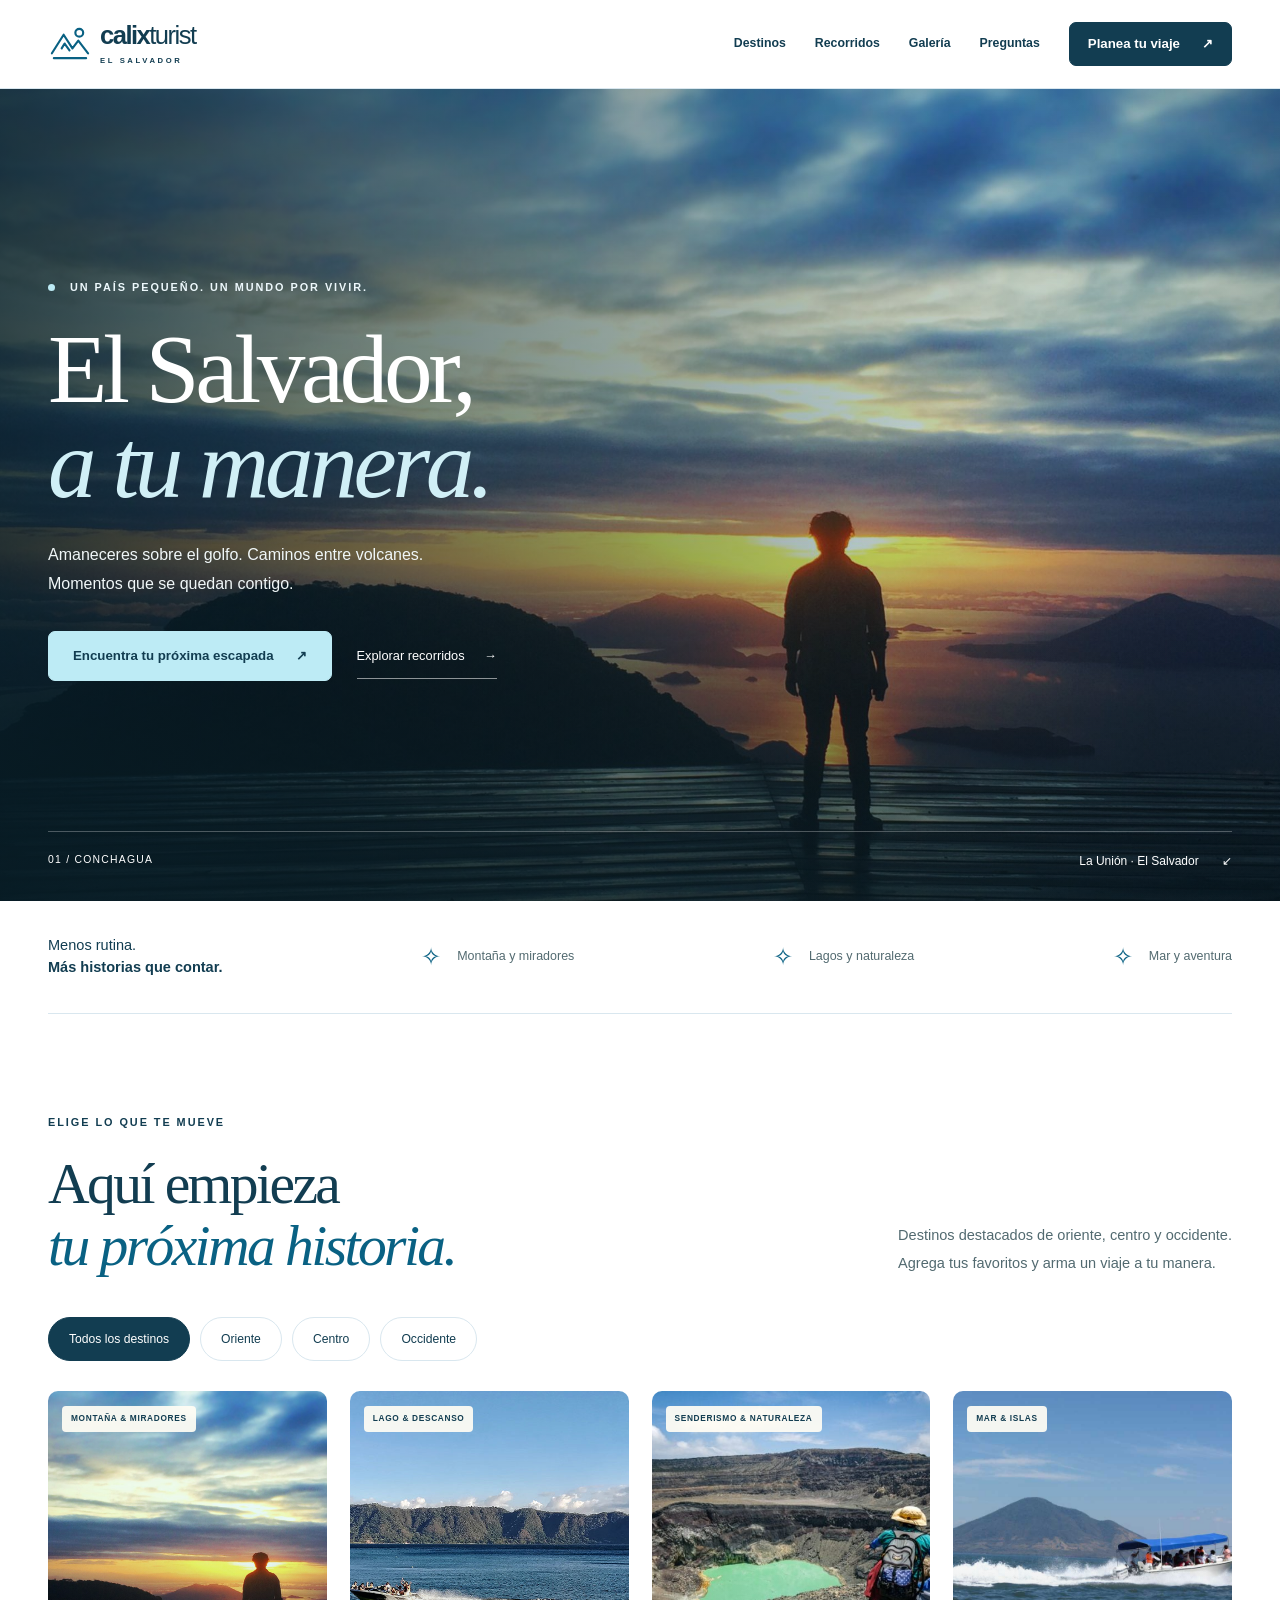
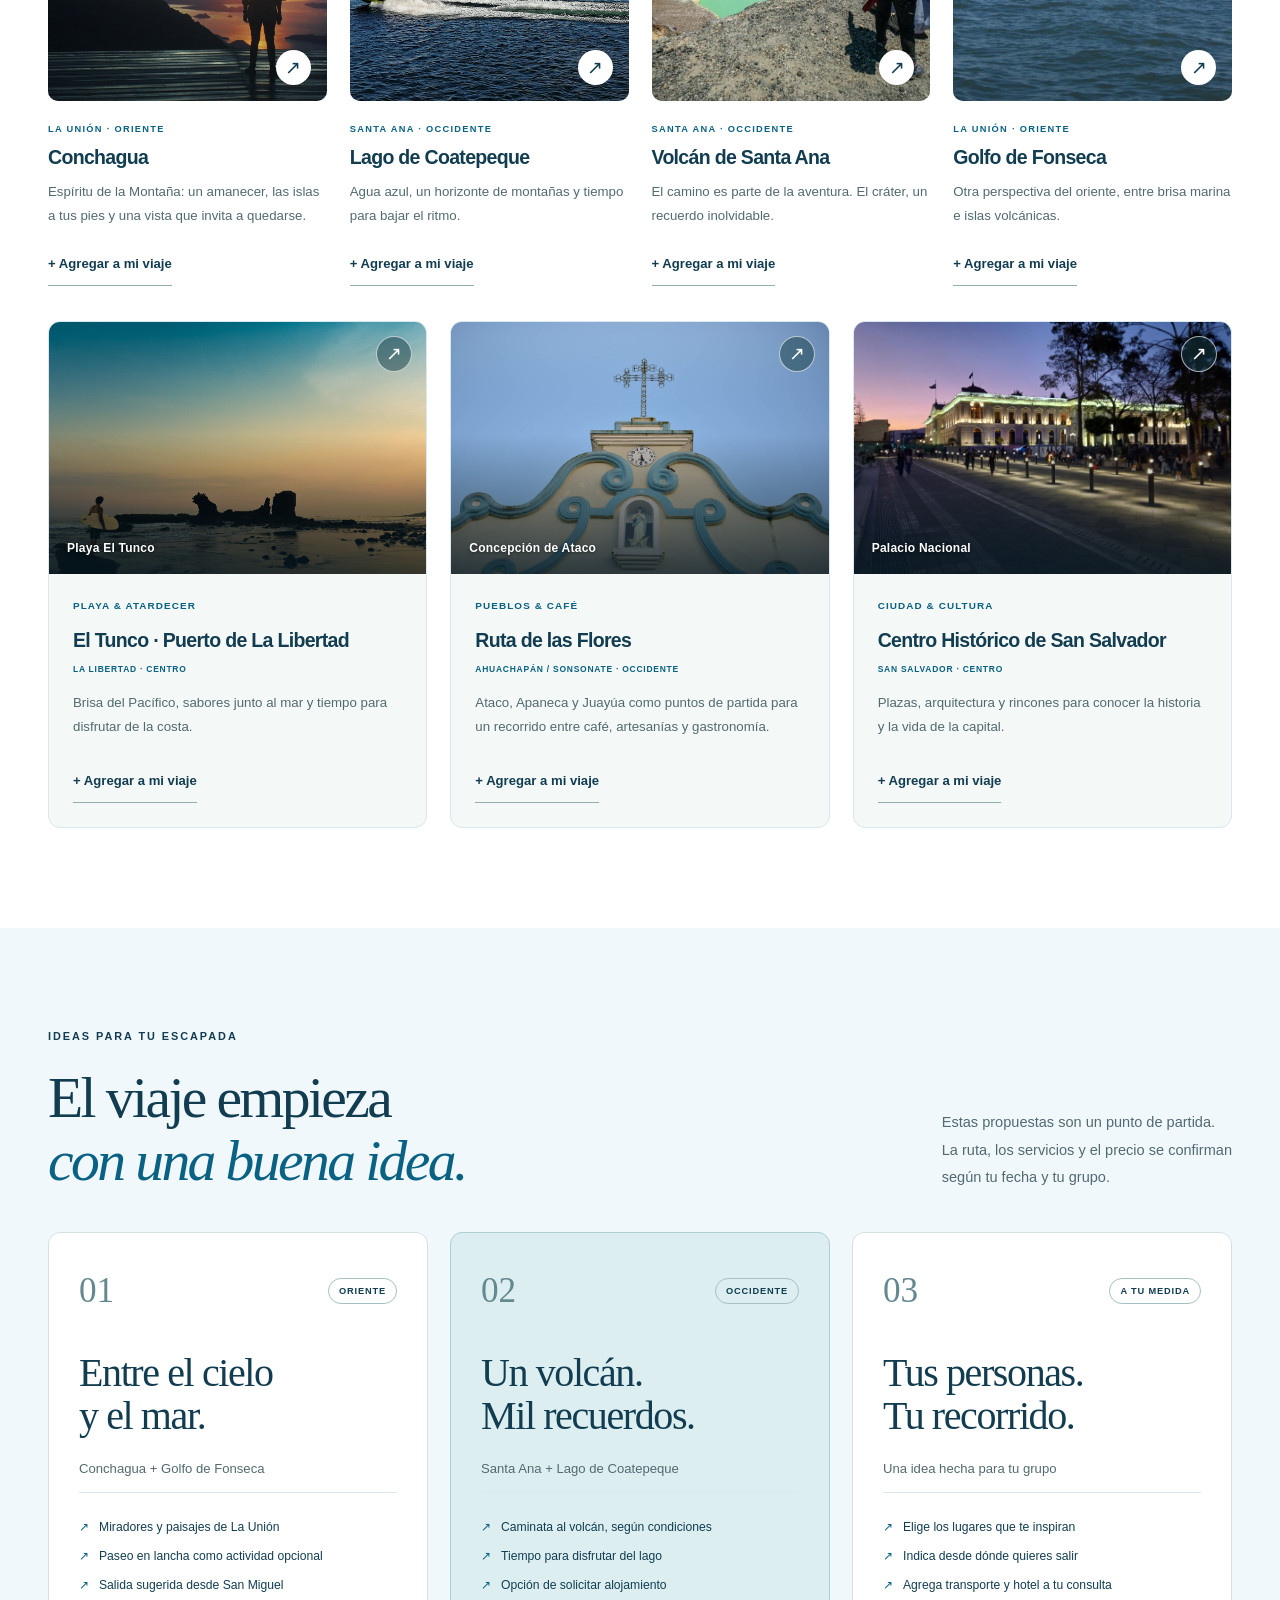
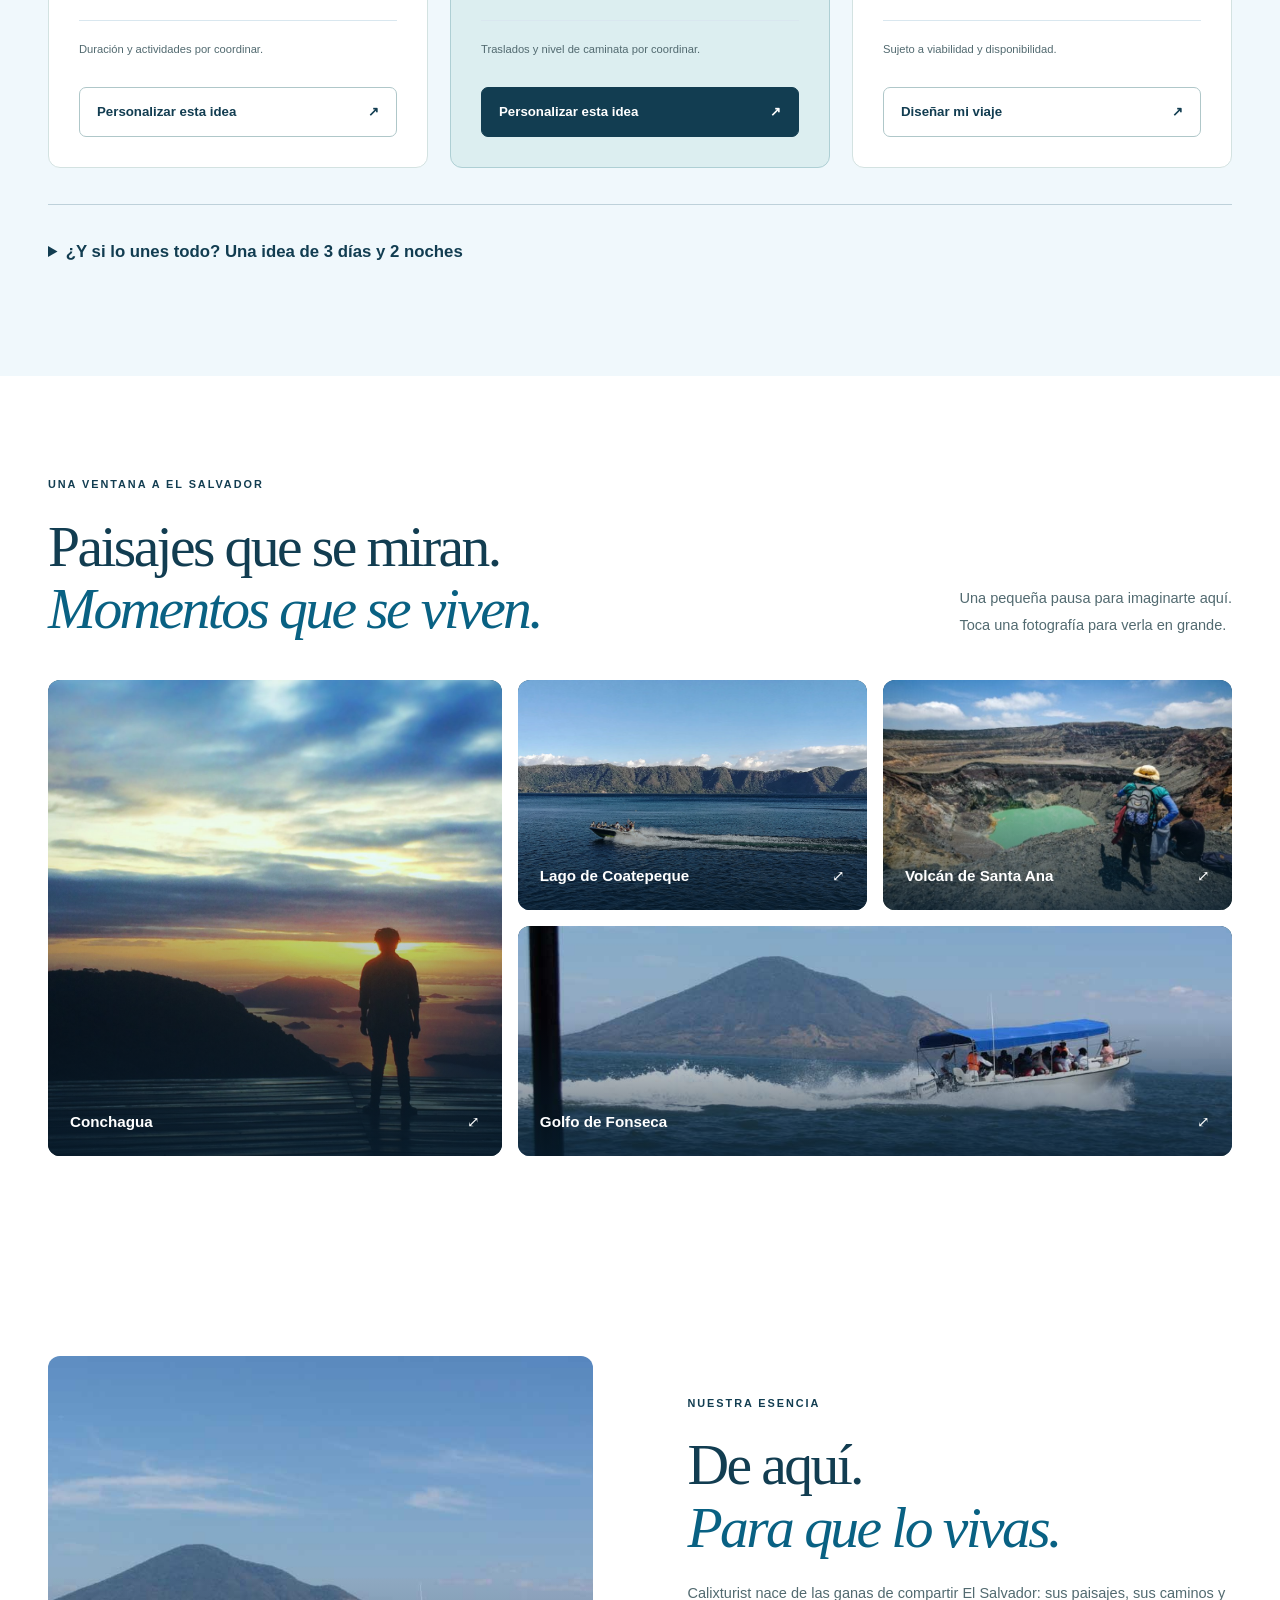
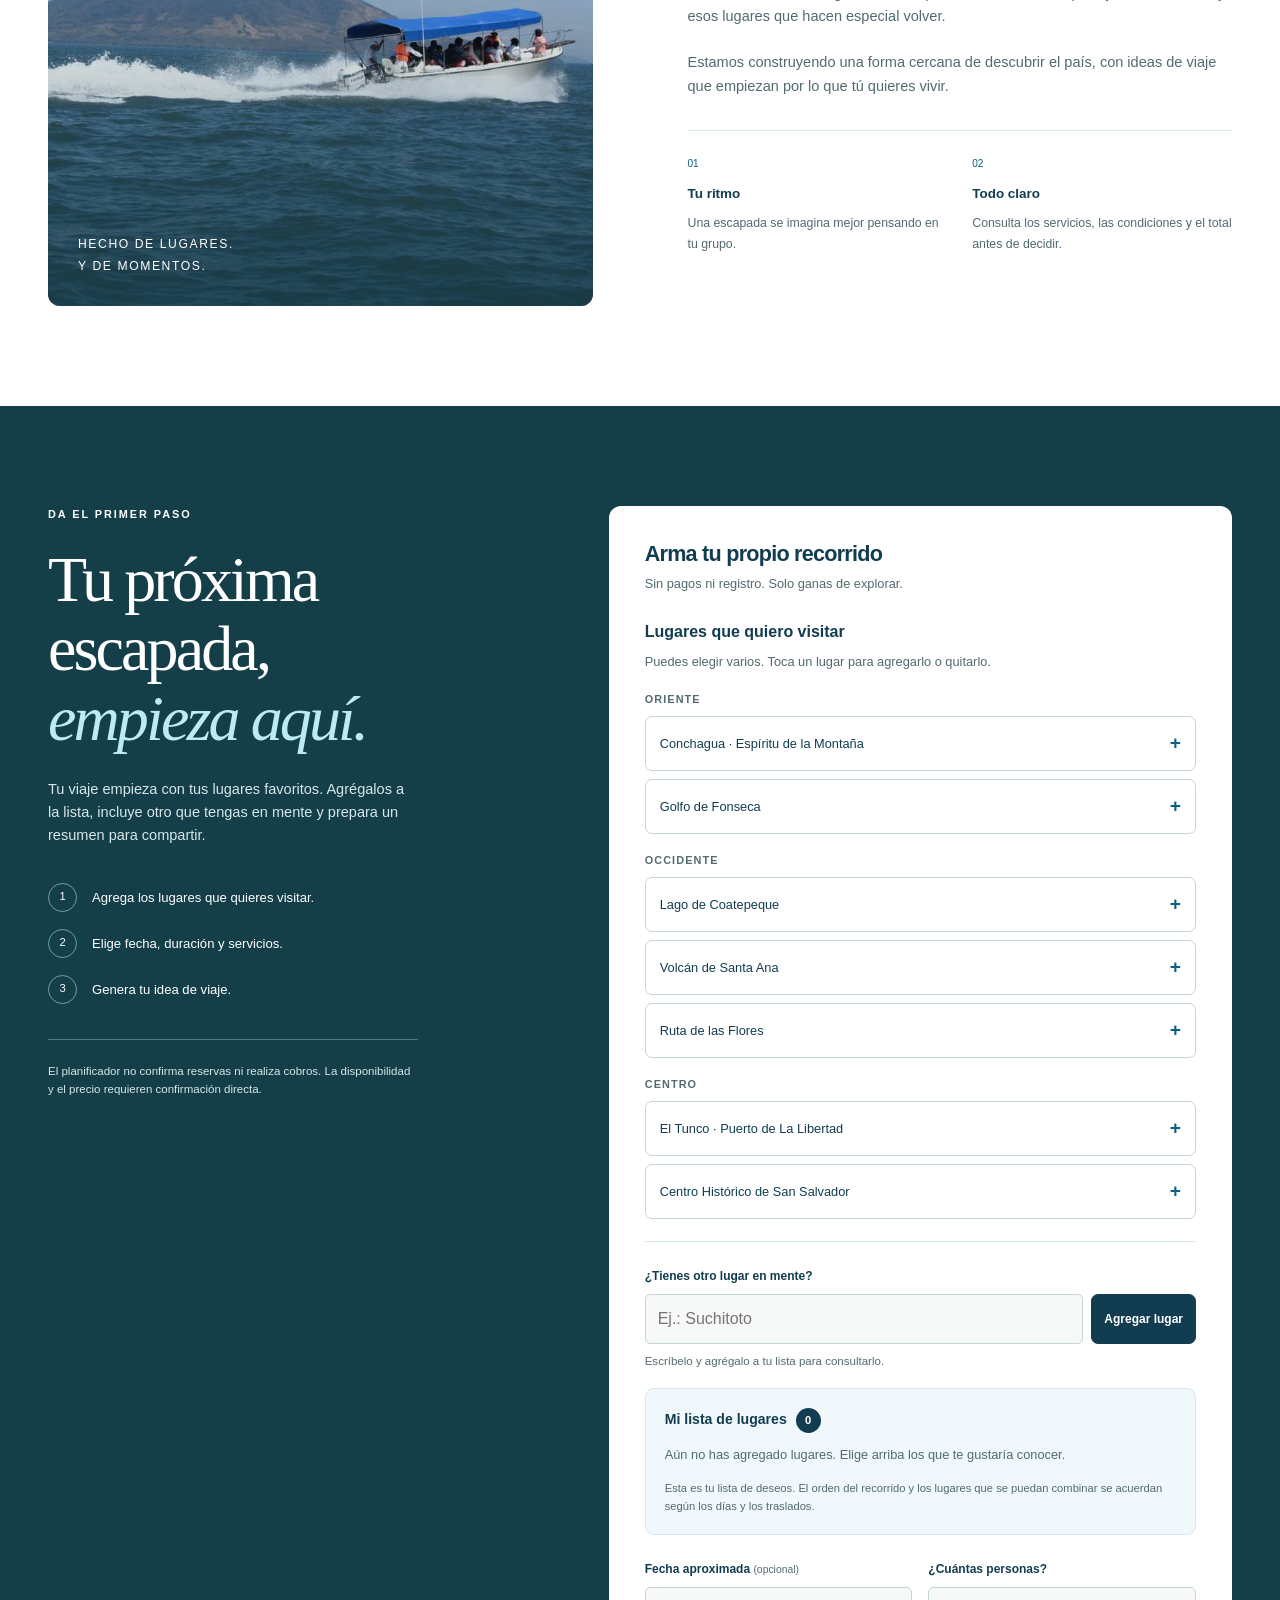
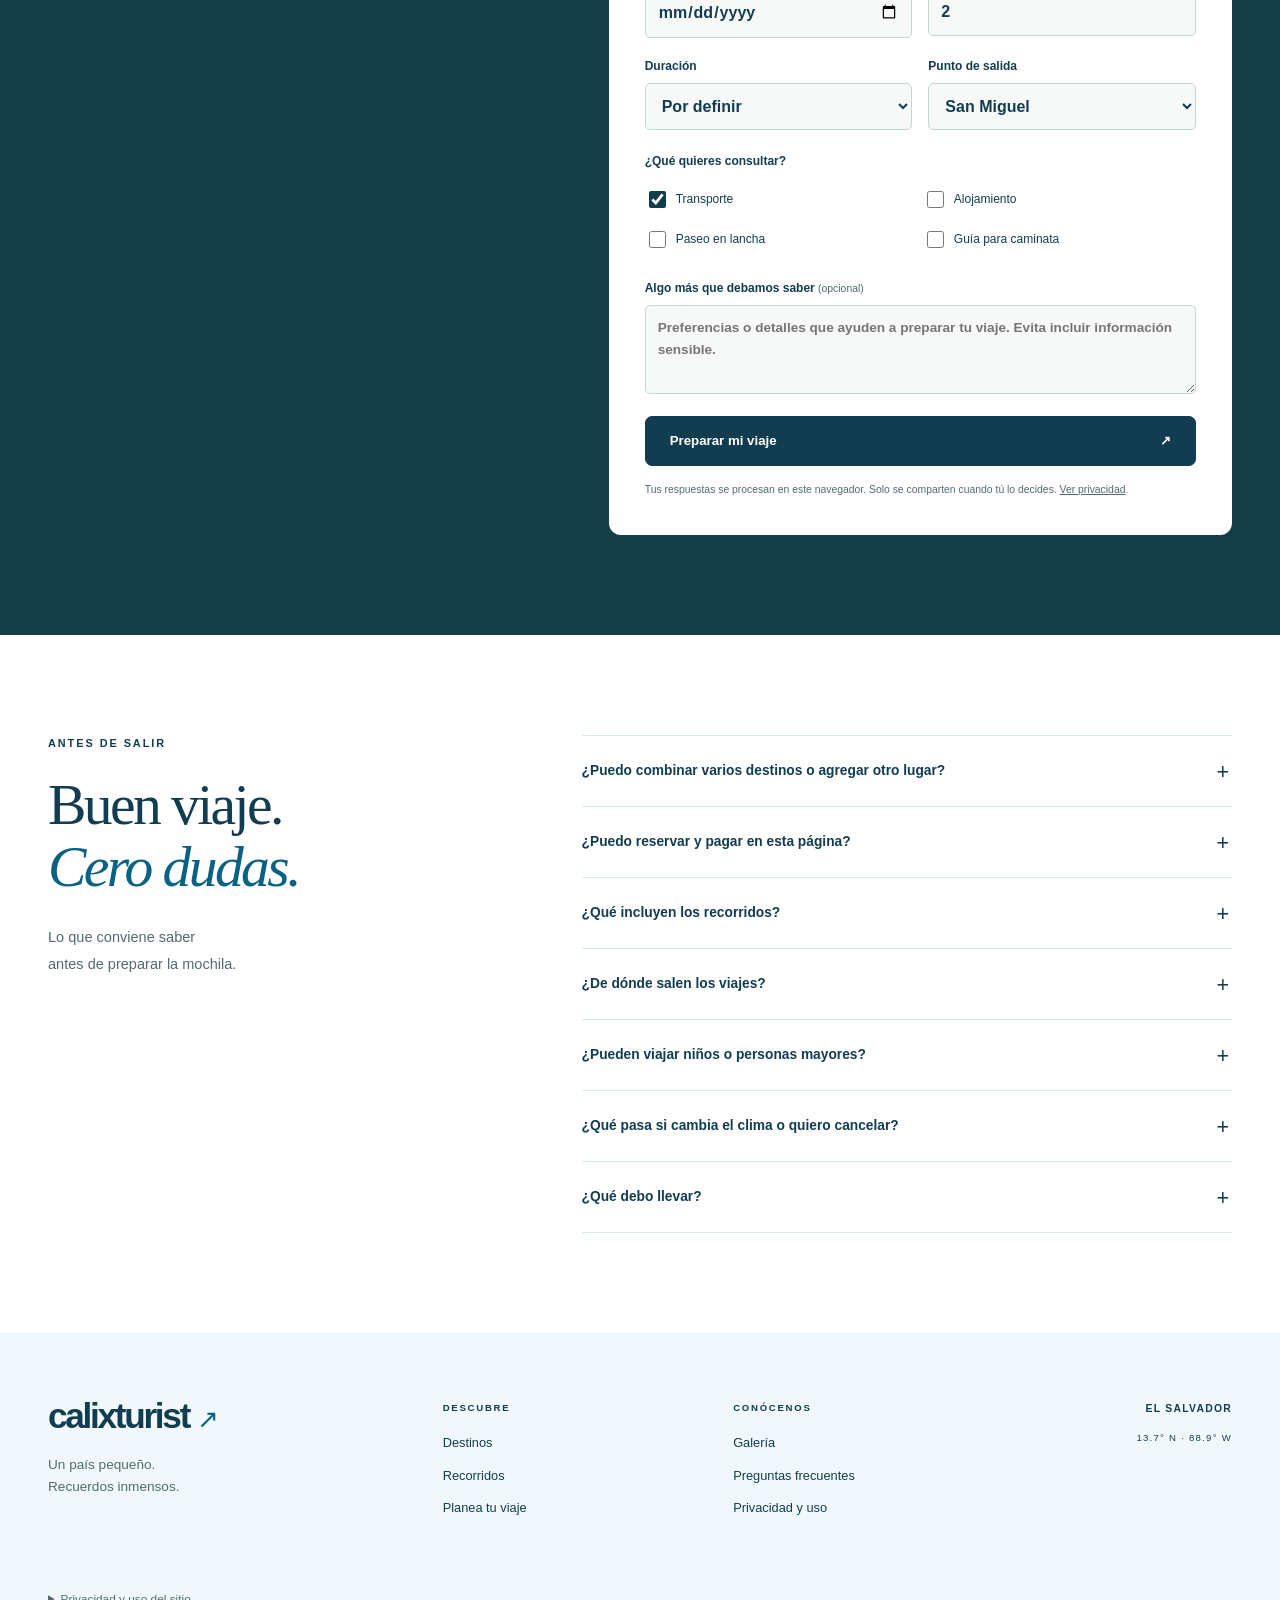
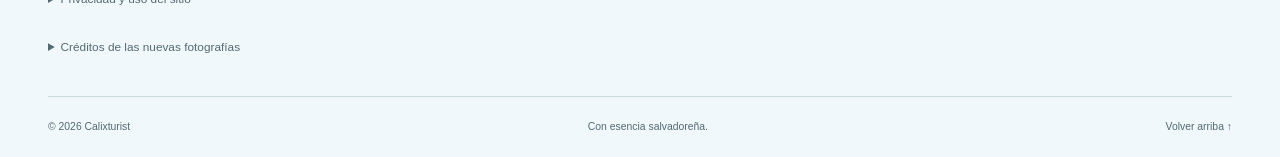
==== index.html @ 007d3d5d "Agregar fotos reales a los nuevos destinos Incorpora fotografías reales de Playa El Tunco, Concepció" ====
<!doctype html>
<html lang="es">
  <head>
    <meta charset="utf-8" />
    <meta name="viewport" content="width=device-width,initial-scale=1" />
    <meta name="theme-color" content="#143f49" />
    <title>Calixturist | El Salvador, a tu manera</title>
    <meta
      name="description"
      content="Descubre Conchagua, Espíritu de la Montaña, Coatepeque y más destinos de El Salvador. Agrega tus lugares favoritos y arma tu idea de viaje con Calixturist."
    />
    <link rel="canonical" href="https://rudycalix7.github.io/Calixturist/" />
    <meta property="og:type" content="website" />
    <meta property="og:locale" content="es_SV" />
    <meta
      property="og:title"
      content="Calixturist | El Salvador, a tu manera"
    />
    <meta
      property="og:description"
      content="Montañas, lagos y un país por descubrir. Empieza a imaginar tu próxima escapada."
    />
    <meta
      property="og:url"
      content="https://rudycalix7.github.io/Calixturist/"
    />
    <meta
      property="og:image"
      content="https://elsalvador.travel/system/wp-content/uploads/2018/09/Conchagua-2000x1200.jpg"
    />
    <meta name="twitter:card" content="summary_large_image" />
    <link rel="icon" href="[data-uri]" type="image/svg+xml" />
    <style>:root {
  --ink: #173e47;
  --muted: #526a70;
  --sky: #bdebf5;
  --blue: #0c5c74;
  --paper: #fff;
  --mist: #f0f6f5;
  --line: #d9e4e3;
  --max: 1240px;
}
* {
  box-sizing: border-box;
}
html {
  scroll-behavior: smooth;
  scroll-padding-top: 100px;
}
body {
  margin: 0;
  background: var(--paper);
  color: var(--ink);
  font-family: Arial, Helvetica, sans-serif;
  font-size: 16px;
  line-height: 1.6;
}
a {
  color: inherit;
  text-decoration: none;
}
button,
input,
select,
textarea {
  font: inherit;
}
button,
a,
input,
select,
textarea,
summary {
  -webkit-tap-highlight-color: transparent;
}
button {
  cursor: pointer;
}
a,
button {
  touch-action: manipulation;
}
img {
  display: block;
  max-width: 100%;
  object-fit: cover;
}
h1,
h2,
h3,
p {
  margin-top: 0;
}
h1,
h2,
h3 {
  line-height: 1.08;
}
h1,
h2 {
  font-family: Georgia, "Times New Roman", serif;
  font-weight: 400;
  letter-spacing: -0.045em;
}
h2 {
  font-size: clamp(2.6rem, 4.5vw, 4.3rem);
  margin-bottom: 0;
}
h2 em {
  color: var(--blue);
  font-weight: 400;
}
h3 {
  font-size: 1.4rem;
  letter-spacing: -0.035em;
}
a:focus-visible,
button:focus-visible,
input:focus-visible,
select:focus-visible,
textarea:focus-visible,
summary:focus-visible {
  outline: 3px solid #16819f;
  outline-offset: 5px;
}
.wrap {
  width: min(var(--max), calc(100% - 96px));
  margin-inline: auto;
}
.section {
  padding-block: 100px;
}
.eyebrow {
  font-size: 0.68rem;
  letter-spacing: 0.18em;
  font-weight: 700;
  margin-bottom: 22px;
  line-height: 1.6;
}
.button {
  display: inline-flex;
  align-items: center;
  justify-content: center;
  gap: 22px;
  border: 1px solid var(--ink);
  padding: 15px 24px;
  min-height: 50px;
  border-radius: 7px;
  background: var(--ink);
  color: white;
  font-size: 0.83rem;
  font-weight: 700;
  line-height: 1.35;
  transition:
    background 0.18s,
    transform 0.18s;
}
.button:hover {
  background: #285963;
  transform: translateY(-2px);
}
.button.sky {
  background: var(--sky);
  color: var(--ink);
  border-color: var(--sky);
}
.button.sky:hover {
  background: #d6f6fc;
}
.button.outline {
  background: transparent;
  color: var(--ink);
  border-color: #afc7c9;
}
.button.outline:hover {
  background: #e0eeee;
}
.button.small {
  padding: 12px 18px;
  min-height: 44px;
}
.text-link {
  display: inline-flex;
  gap: 22px;
  align-items: center;
  min-height: 44px;
  font-size: 0.82rem;
  font-weight: 700;
  border: 0;
  border-bottom: 1px solid #91aeb3;
  background: none;
  padding: 0;
  color: var(--ink);
}
.text-link:hover {
  color: var(--blue);
}
.actions {
  display: flex;
  align-items: center;
  flex-wrap: wrap;
  gap: 25px;
}
[hidden] {
  display: none !important;
}
.skip {
  position: fixed;
  left: 20px;
  top: -80px;
  padding: 12px;
  background: white;
  z-index: 100;
}
.skip:focus {
  top: 10px;
}
.sr-only {
  position: absolute;
  width: 1px;
  height: 1px;
  padding: 0;
  margin: -1px;
  overflow: hidden;
  clip: rect(0, 0, 0, 0);
  white-space: nowrap;
  border: 0;
}
.site-header {
  position: sticky;
  top: 0;
  z-index: 30;
  background: rgba(255, 255, 255, 0.98);
  border-bottom: 1px solid var(--line);
}
.nav {
  display: flex;
  justify-content: space-between;
  align-items: center;
  min-height: 88px;
  gap: 25px;
}
.brand {
  display: flex;
  align-items: center;
  gap: 9px;
  line-height: 1;
  font-size: 1.6rem;
  font-weight: 800;
  letter-spacing: -0.06em;
}
.brand svg {
  width: 43px;
  height: 43px;
  fill: none;
  stroke: var(--blue);
  stroke-width: 2.2;
  stroke-linecap: round;
  stroke-linejoin: round;
}
.brand-light {
  font-weight: 400;
}
.brand small {
  display: block;
  font-size: 0.48rem;
  letter-spacing: 0.34em;
  margin-top: 8px;
}
.nav-links {
  display: flex;
  align-items: center;
  gap: 29px;
  font-size: 0.77rem;
  font-weight: 600;
}
.nav-links > a:not(.button) {
  padding-block: 12px;
}
.nav-links > a:not(.button):hover {
  text-decoration: underline;
  text-underline-offset: 7px;
}
.menu-toggle {
  display: none;
}
.hero {
  min-height: 640px;
  height: calc(100svh - 88px);
  max-height: 900px;
  position: relative;
  background: #173e47;
  color: white;
  display: flex;
  align-items: center;
  padding-bottom: 65px;
}
.hero-photo,
.hero-shade {
  position: absolute;
  inset: 0;
  width: 100%;
  height: 100%;
}
.hero-photo {
  object-position: center 62%;
}
.hero-shade {
  background:
    linear-gradient(90deg, rgba(8, 30, 39, 0.78), rgba(8, 30, 39, 0.15) 80%),
    linear-gradient(0deg, rgba(8, 30, 39, 0.55), transparent 40%);
}
.hero-content {
  position: relative;
  padding-top: 35px;
}
.hero h1 {
  font-size: clamp(4.5rem, 7.6vw, 7.4rem);
  line-height: 0.98;
  margin: 26px 0 28px;
  max-width: 850px;
}
.hero h1 em {
  color: #d0eff6;
  font-weight: 400;
}
.hero-copy {
  font-size: 1rem;
  line-height: 1.8;
  margin-bottom: 33px;
  color: #f0f7f8;
}
.light {
  color: #edf8fc;
}
.dot {
  display: inline-block;
  width: 7px;
  height: 7px;
  margin-right: 10px;
  background: var(--sky);
  border-radius: 50%;
}
.hero-link {
  font-size: 0.8rem;
  border-bottom: 1px solid #ffffff88;
  padding: 12px 0;
}
.hero-link span {
  margin-left: 16px;
}
.hero-bottom {
  position: absolute;
  bottom: 30px;
  left: 0;
  right: 0;
  display: flex;
  justify-content: space-between;
  border-top: 1px solid #ffffff45;
  padding-top: 20px;
  font-size: 0.65rem;
  letter-spacing: 0.12em;
}
.hero-bottom > span:last-child {
  letter-spacing: 0;
  font-size: 0.75rem;
}
.hero-bottom > span:last-child > span {
  margin-left: 20px;
}
.intro-strip {
  display: flex;
  justify-content: space-between;
  align-items: center;
  gap: 24px;
  border-bottom: 1px solid var(--line);
  padding-block: 34px;
}
.intro-strip p {
  line-height: 1.5;
  font-size: 0.91rem;
  margin: 0;
}
.intro-strip > span {
  font-size: 0.78rem;
  color: var(--muted);
  display: flex;
  gap: 16px;
  align-items: center;
}
.intro-strip > span:before {
  content: "✧";
  font-size: 1.5rem;
  color: var(--blue);
}
.section-head {
  display: flex;
  justify-content: space-between;
  align-items: end;
  gap: 50px;
  margin-bottom: 40px;
}
.intro {
  color: var(--muted);
  font-size: 0.91rem;
  line-height: 1.9;
  margin: 0;
}
.filters {
  display: flex;
  flex-wrap: wrap;
  gap: 10px;
  margin-bottom: 30px;
}
.chip {
  background: white;
  border: 1px solid var(--line);
  border-radius: 50px;
  padding: 11px 20px;
  min-height: 44px;
  font-size: 0.76rem;
  color: var(--ink);
}
.chip[aria-pressed="true"] {
  background: var(--ink);
  color: white;
  border-color: var(--ink);
}
.chip:hover {
  border-color: var(--ink);
}
.destination-grid {
  display: grid;
  grid-template-columns: repeat(4, minmax(0, 1fr));
  gap: 23px;
}
.destination-image {
  height: 310px;
  border-radius: 10px;
  position: relative;
  overflow: hidden;
  display: block;
  background: var(--mist);
}
.destination-image:after {
  content: "";
  position: absolute;
  inset: 0;
  background: linear-gradient(0deg, rgba(10, 35, 40, 0.25), transparent 50%);
}
.destination-image img {
  width: 100%;
  height: 100%;
  transition: transform 0.4s;
}
.destination-image:hover img {
  transform: scale(1.045);
}
.image-tag {
  position: absolute;
  top: 15px;
  left: 14px;
  border-radius: 4px;
  background: #fffdf5ed;
  color: var(--ink);
  padding: 6px 9px;
  font-size: 0.52rem;
  font-weight: 700;
  letter-spacing: 0.08em;
}
.round-arrow {
  position: absolute;
  bottom: 16px;
  right: 16px;
  border-radius: 50%;
  background: white;
  color: var(--ink);
  width: 35px;
  height: 35px;
  display: grid;
  place-items: center;
  z-index: 1;
  font-size: 1.2rem;
}
.location {
  font-size: 0.58rem;
  font-weight: 700;
  letter-spacing: 0.14em;
  margin: 21px 0 10px;
  color: var(--blue);
}
.destination h3 {
  font-size: 1.22rem;
  margin-bottom: 12px;
}
.destination > p:not(.location) {
  font-size: 0.83rem;
  line-height: 1.8;
  color: var(--muted);
  margin-bottom: 14px;
}
.routes-section {
  background: var(--mist);
}
.route-grid {
  display: grid;
  grid-template-columns: repeat(3, minmax(0, 1fr));
  gap: 22px;
}
.route-card {
  padding: 30px;
  border: 1px solid #d3e2e1;
  border-radius: 12px;
  background: #fff;
  display: flex;
  flex-direction: column;
}
.route-card.featured {
  background: #dceef0;
  border-color: #aecfd4;
}
.route-top {
  display: flex;
  justify-content: space-between;
  align-items: center;
  margin-bottom: 32px;
}
.route-number {
  font-family: Georgia, serif;
  font-size: 2.2rem;
  color: #64888f;
}
.pill {
  border: 1px solid #a6c0c5;
  border-radius: 30px;
  padding: 5px 10px;
  font-size: 0.58rem;
  letter-spacing: 0.09em;
  font-weight: 700;
}
.route-card h3 {
  font-family: Georgia, serif;
  font-size: 2.5rem;
  font-weight: 400;
  margin-bottom: 20px;
}
.route-card > p {
  font-size: 0.82rem;
  color: var(--muted);
}
.route-card ul {
  padding: 20px 0;
  list-style: none;
  border-block: 1px solid var(--line);
  margin: 0 0 20px;
  font-size: 0.76rem;
  line-height: 2.4;
}
.route-card li:before {
  content: "↗";
  margin-right: 10px;
  color: var(--blue);
}
.route-card .route-note {
  font-size: 0.7rem;
  min-height: 35px;
}
.route-card .button {
  margin-top: auto;
  justify-content: space-between;
  padding-inline: 17px;
}
.essence {
  display: grid;
  grid-template-columns: 1fr 1fr;
  align-items: center;
  gap: 95px;
}
.essence-photo {
  height: 550px;
  position: relative;
  border-radius: 12px;
  overflow: hidden;
}
.essence-photo img {
  height: 100%;
  width: 100%;
  object-position: 60%;
}
.essence-photo:after {
  content: "";
  position: absolute;
  inset: 0;
  background: linear-gradient(0deg, #123843bb, transparent 60%);
}
.essence-photo > span {
  position: absolute;
  bottom: 28px;
  left: 30px;
  color: white;
  z-index: 1;
  font-size: 0.76rem;
  letter-spacing: 0.13em;
  line-height: 1.8;
}
.essence-copy > p:not(.eyebrow) {
  color: var(--muted);
  font-size: 0.91rem;
  margin: 23px 0 0;
}
.essence-values {
  margin-top: 32px;
  border-top: 1px solid var(--line);
  padding-top: 25px;
  display: grid;
  grid-template-columns: 1fr 1fr;
  gap: 25px;
}
.essence-values span {
  font-size: 0.63rem;
  color: var(--blue);
  display: block;
  margin-bottom: 8px;
}
.essence-values strong {
  font-size: 0.84rem;
}
.essence-values p {
  font-size: 0.77rem;
  color: var(--muted);
  line-height: 1.7;
  margin-top: 7px;
}
.planning {
  background: #143f49;
  color: white;
}
.planner-grid {
  display: grid;
  grid-template-columns: 0.85fr 1.15fr;
  gap: 100px;
  align-items: start;
}
.planning h2 {
  font-size: clamp(3.1rem, 5vw, 4.8rem);
}
.planning h2 em {
  color: var(--sky);
}
.planner-intro > p:not(.eyebrow) {
  color: #d6e7e9;
  font-size: 0.91rem;
  max-width: 370px;
  margin: 25px 0;
}
.steps {
  list-style: none;
  padding: 0;
  font-size: 0.82rem;
  margin: 35px 0;
}
.steps li {
  display: flex;
  align-items: center;
  gap: 15px;
  margin: 17px 0;
}
.steps span {
  display: grid;
  place-items: center;
  border: 1px solid #739ca3;
  border-radius: 50%;
  width: 29px;
  height: 29px;
  font-size: 0.7rem;
}
.planner-intro .planner-note {
  font-size: 0.72rem !important;
  border-top: 1px solid #517780;
  padding-top: 22px;
}
.planner-panel {
  background: white;
  color: var(--ink);
  padding: 36px;
  border-radius: 12px;
  min-width: 0;
}
.planner-panel h3 {
  font-size: 1.35rem;
  margin-bottom: 9px;
}
.form-intro,
.trip-result > p {
  font-size: 0.8rem;
  color: var(--muted);
}
.fields {
  display: grid;
  grid-template-columns: 1fr 1fr;
  gap: 19px 16px;
  margin-top: 25px;
}
label,
legend {
  font-size: 0.75rem;
  font-weight: 700;
}
.full {
  grid-column: 1/-1;
}
input:not([type="checkbox"]),
select,
textarea {
  display: block;
  width: 100%;
  max-width: 100%;
  min-width: 0;
  margin-top: 7px;
  padding: 11px 12px;
  background: #f7f9f8;
  border: 1px solid #c5d5d6;
  border-radius: 5px;
  color: var(--ink);
  font-size: 16px;
  min-height: 47px;
}
select {
  padding-right: 23px;
}
textarea {
  resize: vertical;
  font-size: 0.85rem;
  line-height: 1.6;
}
input[type="date"] {
  appearance: none;
}
input[type="checkbox"] {
  width: 17px;
  height: 17px;
  accent-color: var(--ink);
  flex-shrink: 0;
}
.optional {
  font-weight: 400;
  font-size: 0.65rem;
  color: var(--muted);
}
fieldset {
  border: 0;
  padding: 0;
  margin: 22px 0;
}
legend {
  padding: 0;
  margin-bottom: 10px;
}
.checks {
  display: grid;
  grid-template-columns: 1fr 1fr;
  gap: 5px;
}
.checks label {
  display: flex;
  gap: 7px;
  align-items: center;
  font-weight: 400;
  min-height: 35px;
}
.notes-label {
  display: block;
}
.submit {
  width: 100%;
  justify-content: space-between;
  margin-top: 22px;
}
.privacy-note {
  font-size: 0.65rem;
  color: var(--muted);
  line-height: 1.7;
  margin: 15px 0 0;
}
.privacy-note a {
  text-decoration: underline;
}
.trip-result textarea {
  margin: 12px 0 20px;
}
.trip-result .actions {
  gap: 10px;
}
.edit-trip {
  margin-top: 20px;
}
.status {
  margin-top: 12px;
  font-size: 0.8rem;
}
.faq-grid {
  display: grid;
  grid-template-columns: 0.8fr 1.2fr;
  gap: 100px;
}
.faq-grid .intro {
  margin-top: 25px;
}
.faq details {
  border-bottom: 1px solid var(--line);
}
.faq details:first-child {
  border-top: 1px solid var(--line);
}
summary {
  cursor: pointer;
}
.faq summary {
  list-style: none;
  padding: 24px 35px 24px 0;
  font-weight: 600;
  font-size: 0.86rem;
  position: relative;
}
.faq summary::-webkit-details-marker {
  display: none;
}
.faq summary:after {
  content: "+";
  position: absolute;
  right: 3px;
  top: 19px;
  font-size: 1.35rem;
  font-weight: 400;
}
.faq details[open] summary:after {
  content: "−";
}
.faq details p {
  font-size: 0.84rem;
  color: var(--muted);
  line-height: 1.8;
  padding-right: 25px;
  margin-bottom: 25px;
}
footer {
  background: var(--mist);
}
.footer-top {
  display: grid;
  grid-template-columns: 1.4fr 1fr 1fr 0.8fr;
  gap: 30px;
  padding-block: 55px;
}
.footer-brand {
  font-size: 2.2rem;
  font-weight: 700;
  letter-spacing: -0.065em;
}
.footer-brand span {
  font-size: 1.6rem;
  font-weight: 400;
  margin-left: 8px;
  color: var(--blue);
}
.footer-top > div > p:not(.eyebrow) {
  font-size: 0.85rem;
  color: var(--muted);
  margin-top: 10px;
}
.footer-top .eyebrow {
  margin-top: 12px;
  margin-bottom: 12px;
  font-size: 0.6rem;
}
.footer-top > div > a:not(.footer-brand) {
  display: block;
  font-size: 0.8rem;
  padding-block: 6px;
}
.footer-place {
  font-size: 0.65rem;
  letter-spacing: 0.12em;
  text-align: right;
  margin-top: 13px;
  font-weight: 700;
}
.footer-place span {
  display: inline-block;
  margin-top: 12px;
  font-size: 0.6rem;
  font-weight: 400;
}
.legal {
  font-size: 0.74rem;
  padding-bottom: 24px;
  color: var(--muted);
}
.legal summary {
  padding-block: 10px;
  min-height: 44px;
}
.legal p {
  max-width: 900px;
}
.footer-bottom {
  display: flex;
  justify-content: space-between;
  gap: 20px;
  border-top: 1px solid #cbdcdd;
  padding-block: 22px;
  font-size: 0.65rem;
  color: var(--muted);
}
@media (min-width: 1600px) {
  .hero-content {
    padding-top: 0;
  }
}
@media (max-width: 1100px) {
  .wrap {
    width: calc(100% - 60px);
  }
  .nav-links {
    gap: 18px;
  }
  .destination-grid {
    grid-template-columns: repeat(2, minmax(0, 1fr));
    gap: 35px 24px;
  }
  .destination-image {
    height: 340px;
  }
  .essence,
  .planner-grid,
  .faq-grid {
    gap: 45px;
  }
  .route-card {
    padding: 24px;
  }
  .route-card h3 {
    font-size: 2.2rem;
  }
  .route-card .button {
    font-size: 0.75rem;
    padding-inline: 12px;
  }
  .hero h1 {
    font-size: 6.1rem;
  }
  .intro-strip > span {
    gap: 8px;
    font-size: 0.7rem;
  }
}
@media (max-width: 800px) {
  .wrap {
    width: calc(100% - 40px);
  }
  .nav {
    min-height: 76px;
    flex-wrap: wrap;
    padding-block: 14px;
    gap: 0;
  }
  .brand {
    font-size: 1.4rem;
  }
  .brand svg {
    width: 35px;
    height: 35px;
  }
  .menu-toggle {
    display: flex;
    align-items: center;
    gap: 12px;
    min-height: 44px;
    background: transparent;
    border: 1px solid var(--line);
    border-radius: 5px;
    padding: 8px 12px;
    color: var(--ink);
    font-size: 0.8rem;
  }
  .nav-links {
    width: 100%;
    display: flex;
    flex-wrap: wrap;
    gap: 6px 20px;
    padding-top: 14px;
    font-size: 0.8rem;
  }
  .js .nav-links:not(.is-open) {
    display: none;
  }
  .js .nav-links.is-open {
    display: flex;
    flex-direction: column;
    align-items: stretch;
    padding-bottom: 10px;
  }
  .js .nav-links > a {
    padding: 12px;
  }
  .hero {
    min-height: 600px;
    height: calc(90svh - 76px);
    max-height: 850px;
  }
  .hero h1 {
    font-size: clamp(3.7rem, 11vw, 6rem);
  }
  .hero-content {
    padding-top: 0;
  }
  .hero-shade {
    background:
      linear-gradient(90deg, #0b2639c9, #0b263954),
      linear-gradient(0deg, #0b263940, transparent);
  }
  .hero-photo {
    object-position: 61% center;
  }
  .hero .eyebrow {
    font-size: 0.56rem;
    letter-spacing: 0.12em;
  }
  .hero-copy {
    font-size: 0.9rem;
  }
  .hero .actions {
    gap: 17px;
  }
  .hero-bottom {
    bottom: 24px;
    font-size: 0.54rem;
  }
  .hero-bottom > span:last-child {
    font-size: 0.64rem;
  }
  .intro-strip {
    flex-wrap: wrap;
    padding-block: 25px;
    gap: 15px 25px;
  }
  .intro-strip p {
    width: 100%;
    font-size: 0.82rem;
  }
  .intro-strip p br {
    display: none;
  }
  .intro-strip p strong {
    margin-left: 4px;
  }
  .intro-strip > span {
    font-size: 0.67rem;
  }
  .intro-strip > span:before {
    font-size: 1.1rem;
  }
  .section {
    padding-block: 65px;
  }
  .section-head {
    display: block;
    margin-bottom: 30px;
  }
  .section-head .intro {
    margin-top: 24px;
  }
  .eyebrow {
    font-size: 0.6rem;
    margin-bottom: 17px;
  }
  .route-grid {
    grid-template-columns: 1fr;
  }
  .route-card h3 br {
    display: none;
  }
  .route-card h3 {
    font-size: 2.2rem;
  }
  .route-top {
    margin-bottom: 20px;
  }
  .route-card .route-note {
    min-height: 0;
  }
  .route-card .button {
    font-size: 0.82rem;
  }
  .essence {
    grid-template-columns: 1fr;
    gap: 35px;
  }
  .essence-photo {
    height: 370px;
  }
  .essence-copy {
    max-width: 570px;
  }
  .planner-grid {
    grid-template-columns: 1fr;
    gap: 25px;
  }
  .planner-intro h2 br:nth-of-type(2) {
    display: none;
  }
  .planner-intro > p:not(.eyebrow) {
    max-width: 100%;
  }
  .steps {
    margin-block: 23px;
  }
  .planning h2 {
    font-size: 3.5rem;
  }
  .planner-panel {
    padding: 26px;
  }
  .faq-grid {
    grid-template-columns: 1fr;
    gap: 30px;
  }
  .footer-top {
    grid-template-columns: 1fr 1fr;
    gap: 30px;
  }
  .footer-place {
    text-align: left;
  }
  .footer-bottom {
    flex-wrap: wrap;
  }
  .destination-image {
    height: 300px;
  }
}
@media (max-width: 480px) {
  .destination-grid {
    grid-template-columns: 1fr;
    gap: 35px;
  }
  .destination-image {
    height: 340px;
  }
  .destination h3 {
    font-size: 1.5rem;
  }
  .destination > p:not(.location) {
    font-size: 0.9rem;
  }
  .fields {
    grid-template-columns: 1fr;
  }
  .full {
    grid-column: auto;
  }
  .planner-panel {
    padding: 23px;
  }
  .checks {
    grid-template-columns: 1fr;
  }
  .hero {
    min-height: 610px;
  }
  .hero h1 {
    font-size: 3.7rem;
  }
  .hero .button {
    font-size: 0.75rem;
    padding-inline: 18px;
  }
  .hero .actions {
    align-items: flex-start;
    flex-direction: column;
  }
  .hero-bottom > span:last-child > span {
    display: none;
  }
  .intro-strip {
    gap: 9px 19px;
  }
  .intro-strip > span {
    font-size: 0.6rem;
  }
  .filters {
    gap: 7px;
  }
  .chip {
    font-size: 0.68rem;
    padding: 10px 13px;
  }
  .footer-top {
    column-gap: 15px;
  }
  .footer-top > div:first-child {
    grid-column: 1/-1;
  }
  .footer-place {
    grid-column: 1/-1;
    margin-top: 0;
  }
  .footer-bottom > span:nth-child(2) {
    display: none;
  }
  .desktop {
    display: none;
  }
  .hero-copy {
    max-width: 310px;
  }
  .planner-intro h2 {
    font-size: 3.2rem;
  }
  .route-card h3 {
    font-size: 2rem;
  }
}
@media (prefers-reduced-motion: reduce) {
  html {
    scroll-behavior: auto;
  }
  *,
  *:before,
  *:after {
    transition: none !important;
    animation: none !important;
  }
}

/* Gallery and progressive enhancement */
.planner-intro h2 em{display:block}
.planner-grid > *, .fields > * { min-width:0; }
@media(max-width:800px){.planner-grid{grid-template-columns:minmax(0,1fr)}}
:root { --ink:#123d51; --blue:#096183; --mist:#f0f8fc; --line:#d9e7ef; }
.gallery-grid{display:grid;grid-template-columns:1.3fr 1fr 1fr;gap:16px}
.gallery-shot{position:relative;overflow:hidden;min-height:230px;border:0;padding:0;border-radius:12px;background:var(--ink);color:white;text-align:left}
.gallery-shot:first-child{grid-row:span 2;min-height:476px}
.gallery-shot:last-child{grid-column:span 2}
.gallery-shot img{width:100%;height:100%;position:absolute;inset:0;transition:transform .4s}
.gallery-shot:hover img{transform:scale(1.055)}
.gallery-shot:after{content:'';position:absolute;inset:40% 0 0;background:linear-gradient(transparent,#071e30c9)}
.gallery-shot span{position:absolute;bottom:22px;left:22px;right:22px;z-index:1;font-size:.95rem;font-weight:600;display:flex;justify-content:space-between;gap:12px}
.gallery-shot b{font-weight:400}
.photo-dialog{width:min(1100px,calc(100% - 24px));max-height:92dvh;padding:0;border:0;border-radius:12px;background:#102a38;color:white;overflow:auto}
.photo-dialog::backdrop{background:#071722e6}
.photo-dialog img{width:100%;max-height:75dvh;object-fit:contain;background:#10202b}
.photo-dialog figure{margin:0}.photo-dialog figcaption{padding:18px 24px;font-size:.9rem}
.photo-dialog .close-photo{position:absolute;top:12px;right:12px;z-index:2;border:1px solid #ffffff80;background:#102a38ec;color:white;min-width:48px;min-height:48px;border-radius:50%;font-size:1.6rem}
.three-days{margin-top:36px;border-top:1px solid #bed1da;padding-top:24px}
.three-days summary{font-size:1.05rem;padding:10px 0;color:var(--ink);font-weight:600}
.days{display:grid;grid-template-columns:repeat(3,1fr);gap:30px;margin:24px 0}
.days article{border-left:2px solid #68abc2;padding-left:20px}.days h3{font-size:1.05rem}.days p,.three-days>p{font-size:.87rem;color:var(--muted)}
html:not(.js) .menu-toggle,html:not(.js) .filters{display:none}
html:not(.js) .gallery-section{display:none}
@media(max-width:800px){.gallery-grid{grid-template-columns:1fr 1fr}.gallery-shot:first-child{grid-row:auto;grid-column:span 2;min-height:320px}.gallery-shot:last-child{grid-column:span 2}.gallery-shot{min-height:230px}.days{grid-template-columns:1fr;gap:16px}}
@media(max-width:440px){.gallery-shot{min-height:200px}.gallery-shot span{left:14px;right:14px;bottom:16px;font-size:.78rem}.gallery-shot:first-child{min-height:280px}}


/* A personal destination list, shared by discovery cards and the planner. */
.destination{display:flex;flex-direction:column;min-width:0}
.destination .add-destination{margin-top:auto;align-self:flex-start;text-align:left}
.add-destination[aria-pressed="true"]{color:#096183;border-color:#096183}
.more-destinations{display:grid;grid-template-columns:repeat(3,minmax(0,1fr));gap:23px;margin-top:35px}
.destination-compact{padding:28px;border:1px solid var(--line);border-radius:12px;background:var(--mist)}
.destination-compact .compact-tag{font-size:.62rem;font-weight:700;letter-spacing:.11em;color:var(--blue);margin:0 0 20px}
.destination-compact .location{font-size:.53rem;letter-spacing:.09em;margin:0 0 15px}
.selection-bar{display:flex;justify-content:space-between;align-items:center;gap:20px;margin-top:32px;padding:20px 25px;border:1px solid #afd3df;border-radius:10px;background:#eaf6fb}
.selection-bar p{margin:0;font-size:.85rem}
.place-picker{margin:24px 0 22px}
.place-picker legend{font-size:1rem;margin-bottom:8px}
.place-group{margin-top:18px}
.place-group h4{margin:0 0 8px;font-size:.68rem;text-transform:uppercase;letter-spacing:.1em;color:var(--muted)}
.place-options{display:grid;gap:8px}
.place-option{display:flex;align-items:center;justify-content:space-between;gap:15px;width:100%;min-height:49px;padding:12px 14px;border:1px solid #c5d5d6;border-radius:7px;text-align:left;background:#fff;color:var(--ink);font-size:.8rem;line-height:1.5}
.place-option:hover{border-color:var(--blue);background:#f2f9fc}
.place-option[aria-pressed="true"]{background:#e3f3f9;border-color:#17728c;box-shadow:inset 3px 0 #17728c}
.place-mark{flex-shrink:0;font-size:1.2rem;font-weight:700;color:var(--blue)}
.custom-place{border-top:1px solid var(--line);padding-top:20px}
.custom-place-row{display:flex;align-items:stretch;gap:8px;margin-top:7px}
.custom-place-row input{margin:0;flex:1}
.custom-place-row .button{font-size:.75rem;white-space:nowrap;padding-inline:12px}
.custom-place .form-intro{font-size:.72rem;margin:8px 0 18px}
.selected-places{padding:19px;background:var(--mist);border:1px solid var(--line);border-radius:9px}
.selected-head{display:flex;align-items:center;justify-content:space-between;gap:12px}
.selected-head h4{font-size:.88rem;line-height:1.5;margin:0}
#selected-count{display:inline-flex;align-items:center;justify-content:center;min-width:25px;min-height:25px;padding:2px 7px;margin-left:5px;border-radius:20px;background:var(--ink);color:white;font-size:.7rem}
.selected-head .text-link{font-size:.68rem;min-height:32px}
#selected-places{list-style:none;padding:0;margin:14px 0 0}
#selected-places li{display:flex;justify-content:space-between;align-items:center;gap:12px;padding:8px 0;border-bottom:1px solid var(--line);font-size:.8rem;line-height:1.5}
#selected-places li>span{min-width:0;overflow-wrap:anywhere}
.remove-place{flex-shrink:0;background:white;border:1px solid #c5d5d6;border-radius:5px;min-width:44px;min-height:44px;color:var(--ink);font-size:1.1rem}
.remove-place:hover{background:#dceef5}
#empty-places{margin:12px 0 0}
.selection-note{font-size:.7rem;margin:14px 0 0}
.field-error{color:#9d2935;font-size:.78rem;margin:10px 0}
html:not(.js) .add-destination{display:none}
@media(max-width:1100px){.more-destinations{gap:16px}.destination-compact{padding:22px}}
@media(max-width:800px){.more-destinations{grid-template-columns:1fr}.selection-bar{flex-wrap:wrap;gap:5px}.planner-panel{padding:24px}.planner-grid{gap:35px}.destination-compact{padding:24px}}
@media(max-width:390px){.custom-place-row{flex-direction:column}.custom-place-row .button{align-self:flex-start}.selected-head{flex-wrap:wrap}.planner-panel{padding:20px}.selected-places{padding:14px}}


/* Real destination photographs, with an accessible full-image viewer. */
.destination-compact.destination-with-photo{padding:0;overflow:hidden;background:#f4f8f7}
.new-destination-photo{display:block;position:relative;flex-shrink:0;width:100%;padding:0;border:0;aspect-ratio:3/2;overflow:hidden;background:#d8e8eb;text-align:left;color:#fff;cursor:zoom-in}
.new-destination-photo img{width:100%;height:100%;object-fit:cover;transition:transform .35s}
.new-destination-photo:after{content:"";position:absolute;inset:45% 0 0;background:linear-gradient(transparent,rgba(7,27,37,.75));pointer-events:none}
.new-destination-photo:hover img{transform:scale(1.035)}
.new-destination-photo:focus-visible{outline:3px solid #fff;outline-offset:-6px}
.photo-place{position:absolute;z-index:1;left:18px;bottom:16px;font-size:.75rem;font-weight:700;letter-spacing:.02em;text-shadow:0 1px 3px #0008}
.photo-expand{position:absolute;z-index:1;right:14px;top:14px;display:grid;place-items:center;width:36px;height:36px;border:1px solid #ffffffa0;border-radius:50%;background:#173e4780;font-size:1.2rem}
.destination-body{display:flex;flex:1;flex-direction:column;padding:24px}
.destination-body>p:not(.location):not(.compact-tag){font-size:.83rem;line-height:1.8;color:var(--muted);margin-bottom:20px}
.destination-body .compact-tag{margin-bottom:16px}
.photo-credits{margin-top:4px}
.photo-credits a{text-decoration:underline;text-underline-offset:3px}
.photo-credits ul{padding-left:20px;max-width:900px}
.photo-credits li{margin-bottom:10px}
@media(max-width:600px){.destination-body>p:not(.location):not(.compact-tag){font-size:.9rem}}
@media(prefers-reduced-motion:reduce){.new-destination-photo img{transition:none}}
</style>
    
    
  </head>
  <body>
    <a class="skip" href="#contenido">Saltar al contenido</a>
    <header class="site-header">
      <div class="wrap nav">
        <a class="brand" href="#inicio" aria-label="Calixturist, inicio"
          ><svg viewBox="0 0 44 44" aria-hidden="true">
            <path d="M4 31 16 12l9 14 6-8 10 13M6 36h33M14 26l3-5 5 7" />
            <circle cx="32" cy="10" r="4" /></svg
          ><span
            >calix<span class="brand-light">turist</span
            ><small>EL SALVADOR</small></span
          ></a
        >
        <button
          class="menu-toggle"
          type="button"
          aria-controls="menu"
          aria-expanded="false"
        >
          Menú <span aria-hidden="true">☰</span>
        </button>
        <nav id="menu" class="nav-links" aria-label="Navegación principal">
          <a href="#destinos">Destinos</a><a href="#recorridos">Recorridos</a
          ><a href="#galeria">Galería</a
          ><a href="#preguntas">Preguntas</a
          ><a class="button small" href="#planifica"
            >Planea tu viaje <span aria-hidden="true">↗</span></a
          >
        </nav>
      </div>
    </header>
    <main id="contenido">
      <section class="hero" id="inicio" aria-labelledby="hero-title">
        <img
          class="hero-photo"
          src="[data-uri]"
          width="2000"
          height="1200"
          alt="Amanecer en Conchagua con vistas a las islas del Golfo de Fonseca"
          fetchpriority="high"
        />
        <div class="hero-shade"></div>
        <div class="wrap hero-content">
          <p class="eyebrow light">
            <span class="dot"></span> UN PAÍS PEQUEÑO. UN MUNDO POR VIVIR.
          </p>
          <h1 id="hero-title">El Salvador,<br /><em>a tu manera.</em></h1>
          <p class="hero-copy">
            Amaneceres sobre el golfo. Caminos entre volcanes.<br
              class="desktop"
            />
            Momentos que se quedan contigo.
          </p>
          <div class="actions">
            <a class="button sky" href="#destinos"
              >Encuentra tu próxima escapada
              <span aria-hidden="true">↗</span></a
            ><a class="hero-link" href="#recorridos"
              >Explorar recorridos <span aria-hidden="true">→</span></a
            >
          </div>
        </div>
        <div class="wrap hero-bottom">
          <span>01 / CONCHAGUA</span
          ><span>La Unión · El Salvador <span aria-hidden="true">↙</span></span>
        </div>
      </section>
      <div class="intro-strip wrap">
        <p>Menos rutina.<br /><strong>Más historias que contar.</strong></p>
        <span>Montaña y miradores</span><span>Lagos y naturaleza</span
        ><span>Mar y aventura</span>
      </div>
      <section
        class="section wrap"
        id="destinos"
        aria-labelledby="destinos-title"
      >
        <div class="section-head">
          <div>
            <p class="eyebrow">ELIGE LO QUE TE MUEVE</p>
            <h2 id="destinos-title">
              Aquí empieza<br /><em>tu próxima historia.</em>
            </h2>
          </div>
          <p class="intro">
            Destinos destacados de oriente, centro y occidente.<br />Agrega tus favoritos y arma un viaje a tu manera.
          </p>
        </div>
        <div class="filters" role="group" aria-label="Filtrar destinos por zona">
          <button type="button" class="chip" aria-pressed="true" data-filter="todos">Todos los destinos</button>
          <button type="button" class="chip" aria-pressed="false" data-filter="oriente">Oriente</button>
          <button type="button" class="chip" aria-pressed="false" data-filter="centro">Centro</button>
          <button type="button" class="chip" aria-pressed="false" data-filter="occidente">Occidente</button>
        </div>
        <p class="sr-only" id="filter-status" role="status"></p>
        <div class="destination-grid">
          <article class="destination" data-category="montana" data-region="oriente">
            <a
              class="destination-image"
              href="#planifica"
              data-destination="Conchagua · Espíritu de la Montaña"
              ><img
                src="[data-uri]"
                alt="Luz del amanecer sobre el Golfo de Fonseca desde Conchagua"
                width="2000"
                height="1200"
                loading="lazy"
              /><span class="image-tag">MONTAÑA & MIRADORES</span
              ><span class="round-arrow" aria-hidden="true">↗</span
              ><span class="sr-only">Planear un viaje a Conchagua</span></a
            >
            <p class="location">LA UNIÓN · ORIENTE</p>
            <h3>Conchagua</h3>
            <p>
              Espíritu de la Montaña: un amanecer, las islas a tus pies y una vista que invita a quedarse.
            </p>
            <button type="button" class="text-link add-destination" data-place="Conchagua · Espíritu de la Montaña" aria-pressed="false" aria-label="Agregar Conchagua · Espíritu de la Montaña a mi viaje">+ Agregar a mi viaje</button>
          </article>
          <article class="destination" data-category="agua" data-region="occidente">
            <a
              class="destination-image"
              href="#planifica"
              data-destination="Lago de Coatepeque"
              ><img
                src="[data-uri]"
                alt="Una lancha cruza las aguas azules del lago de Coatepeque"
                width="1250"
                height="560"
                loading="lazy"
              /><span class="image-tag">LAGO & DESCANSO</span
              ><span class="round-arrow" aria-hidden="true">↗</span
              ><span class="sr-only"
                >Planear un viaje al lago de Coatepeque</span
              ></a
            >
            <p class="location">SANTA ANA · OCCIDENTE</p>
            <h3>Lago de Coatepeque</h3>
            <p>
              Agua azul, un horizonte de montañas y tiempo para bajar el ritmo.
            </p>
            <button type="button" class="text-link add-destination" data-place="Lago de Coatepeque" aria-pressed="false" aria-label="Agregar Lago de Coatepeque a mi viaje">+ Agregar a mi viaje</button>
          </article>
          <article class="destination" data-category="montana" data-region="occidente">
            <a
              class="destination-image"
              href="#planifica"
              data-destination="Volcán de Santa Ana"
              ><img
                src="[data-uri]"
                alt="Senderistas contemplan el cráter y la laguna del volcán de Santa Ana"
                width="768"
                height="512"
                loading="lazy"
              /><span class="image-tag">SENDERISMO & NATURALEZA</span
              ><span class="round-arrow" aria-hidden="true">↗</span
              ><span class="sr-only"
                >Planear un viaje al volcán de Santa Ana</span
              ></a
            >
            <p class="location">SANTA ANA · OCCIDENTE</p>
            <h3>Volcán de Santa Ana</h3>
            <p>
              El camino es parte de la aventura. El cráter, un recuerdo
              inolvidable.
            </p>
            <button type="button" class="text-link add-destination" data-place="Volcán de Santa Ana" aria-pressed="false" aria-label="Agregar Volcán de Santa Ana a mi viaje">+ Agregar a mi viaje</button>
          </article>
          <article class="destination" data-category="agua" data-region="oriente">
            <a
              class="destination-image"
              href="#planifica"
              data-destination="Golfo de Fonseca"
              ><img
                src="[data-uri]"
                alt="Paseo en lancha entre las islas del Golfo de Fonseca"
                width="1000"
                height="750"
                loading="lazy"
              /><span class="image-tag">MAR & ISLAS</span
              ><span class="round-arrow" aria-hidden="true">↗</span
              ><span class="sr-only"
                >Planear un viaje al Golfo de Fonseca</span
              ></a
            >
            <p class="location">LA UNIÓN · ORIENTE</p>
            <h3>Golfo de Fonseca</h3>
            <p>
              Otra perspectiva del oriente, entre brisa marina e islas
              volcánicas.
            </p>
            <button type="button" class="text-link add-destination" data-place="Golfo de Fonseca" aria-pressed="false" aria-label="Agregar Golfo de Fonseca a mi viaje">+ Agregar a mi viaje</button>
          </article>
        </div>
      <div class="more-destinations" id="mas-destinos"><article class="destination destination-compact destination-with-photo" data-category="cultura" data-region="centro">
      <button type="button" class="new-destination-photo" data-photo aria-label="Ampliar fotografía de Playa El Tunco">
        <img src="[data-uri]" alt="Surfista y roca de Playa El Tunco al atardecer, en La Libertad." width="1280" height="852" loading="lazy" decoding="async">
        <span class="photo-place" aria-hidden="true">Playa El Tunco</span><span class="photo-expand" aria-hidden="true">↗</span>
      </button>
      <div class="destination-body">
      <p class="compact-tag">PLAYA & ATARDECER</p><h3>El Tunco · Puerto de La Libertad</h3><p class="location">LA LIBERTAD · CENTRO</p><p>Brisa del Pacífico, sabores junto al mar y tiempo para disfrutar de la costa.</p>
      <button type="button" class="text-link add-destination" data-place="El Tunco · Puerto de La Libertad" aria-pressed="false" aria-label="Agregar El Tunco · Puerto de La Libertad a mi viaje">+ Agregar a mi viaje</button>
    </div>
    </article><article class="destination destination-compact destination-with-photo" data-category="cultura" data-region="occidente">
      <button type="button" class="new-destination-photo" data-photo aria-label="Ampliar fotografía de Concepción de Ataco">
        <img src="[data-uri]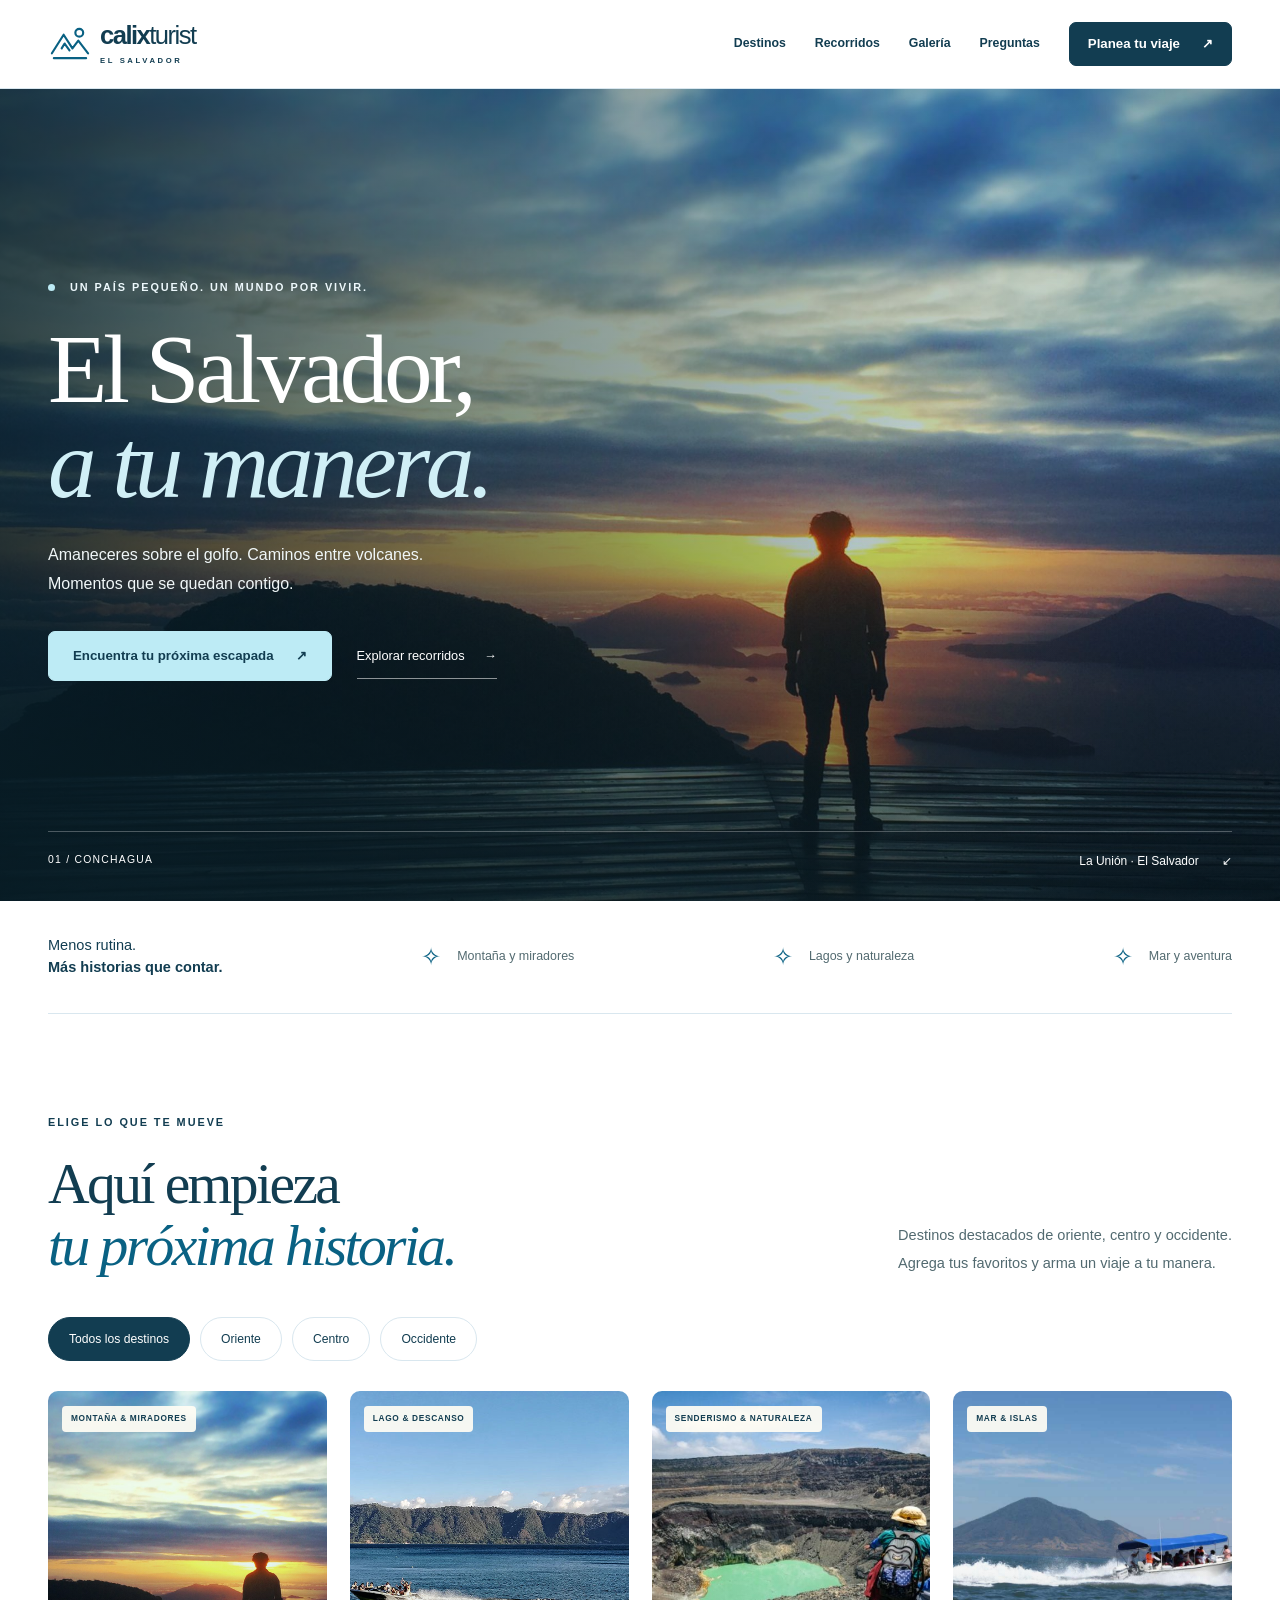
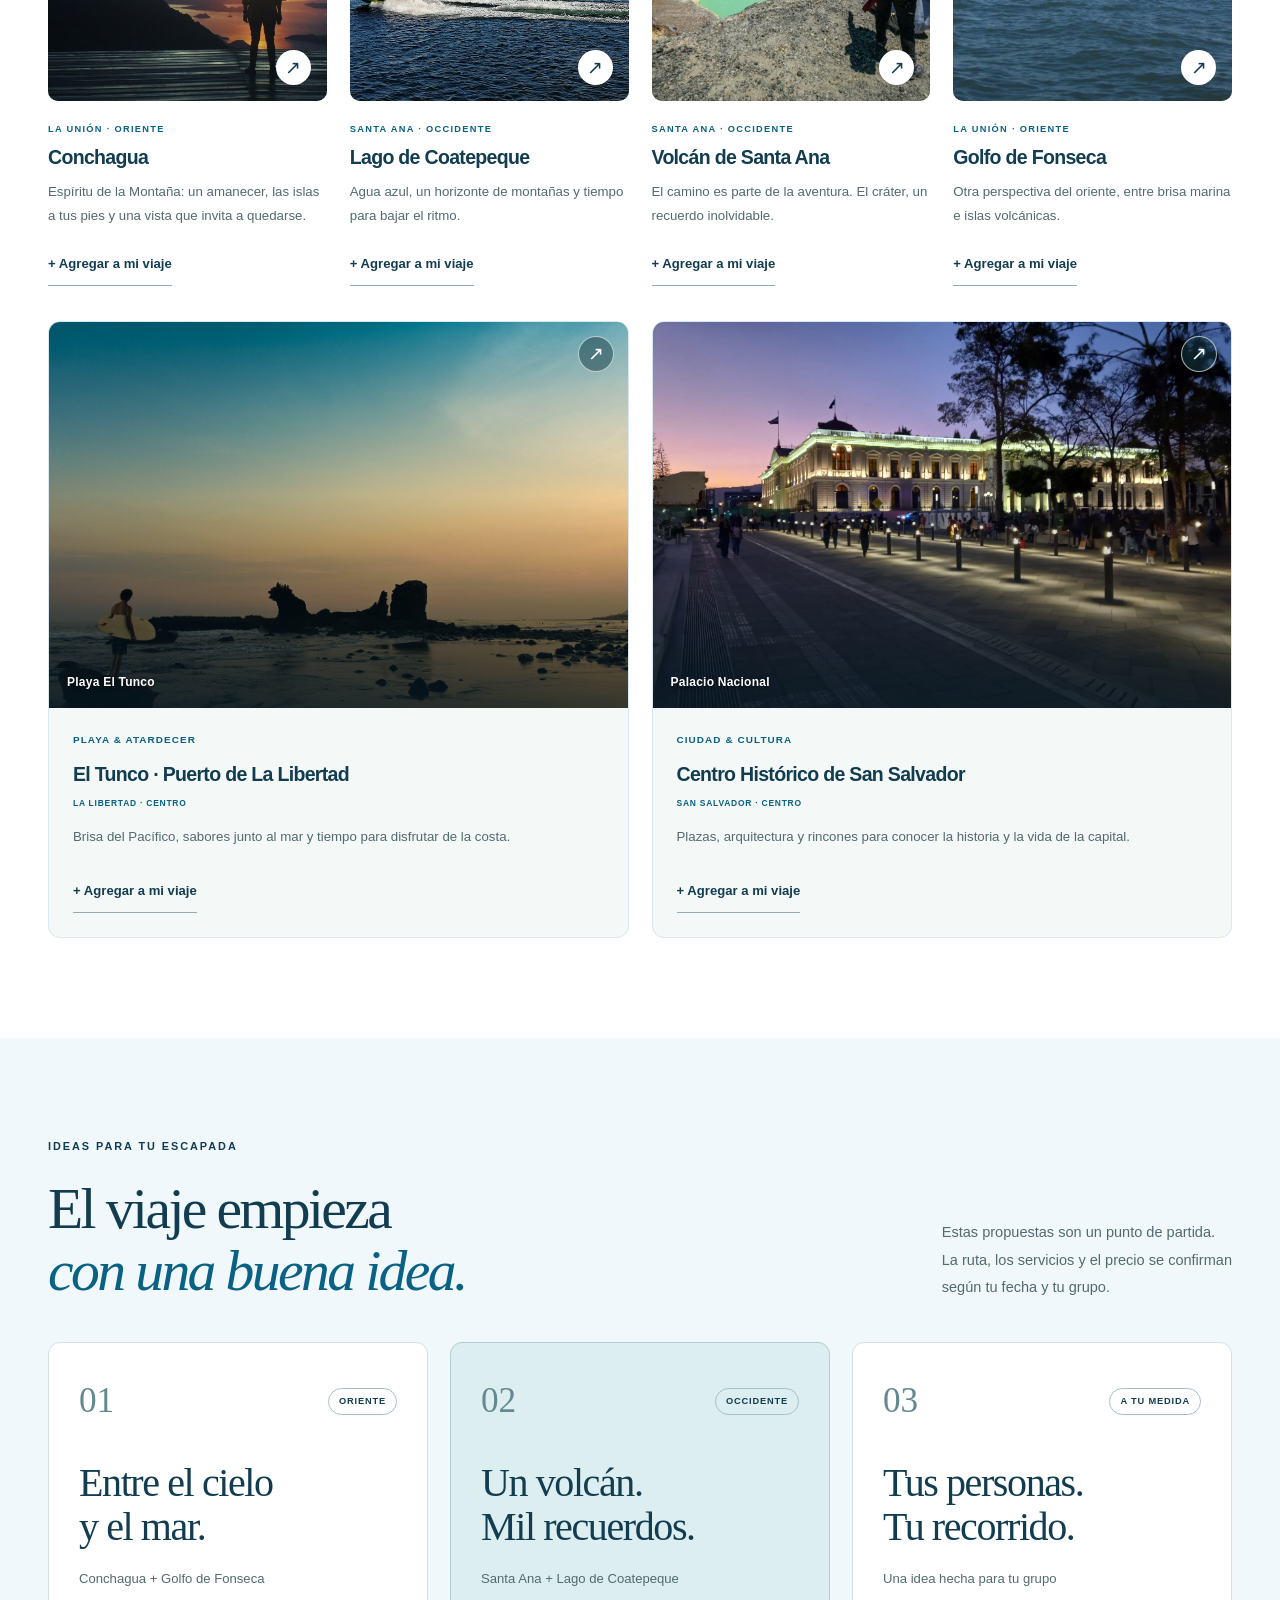
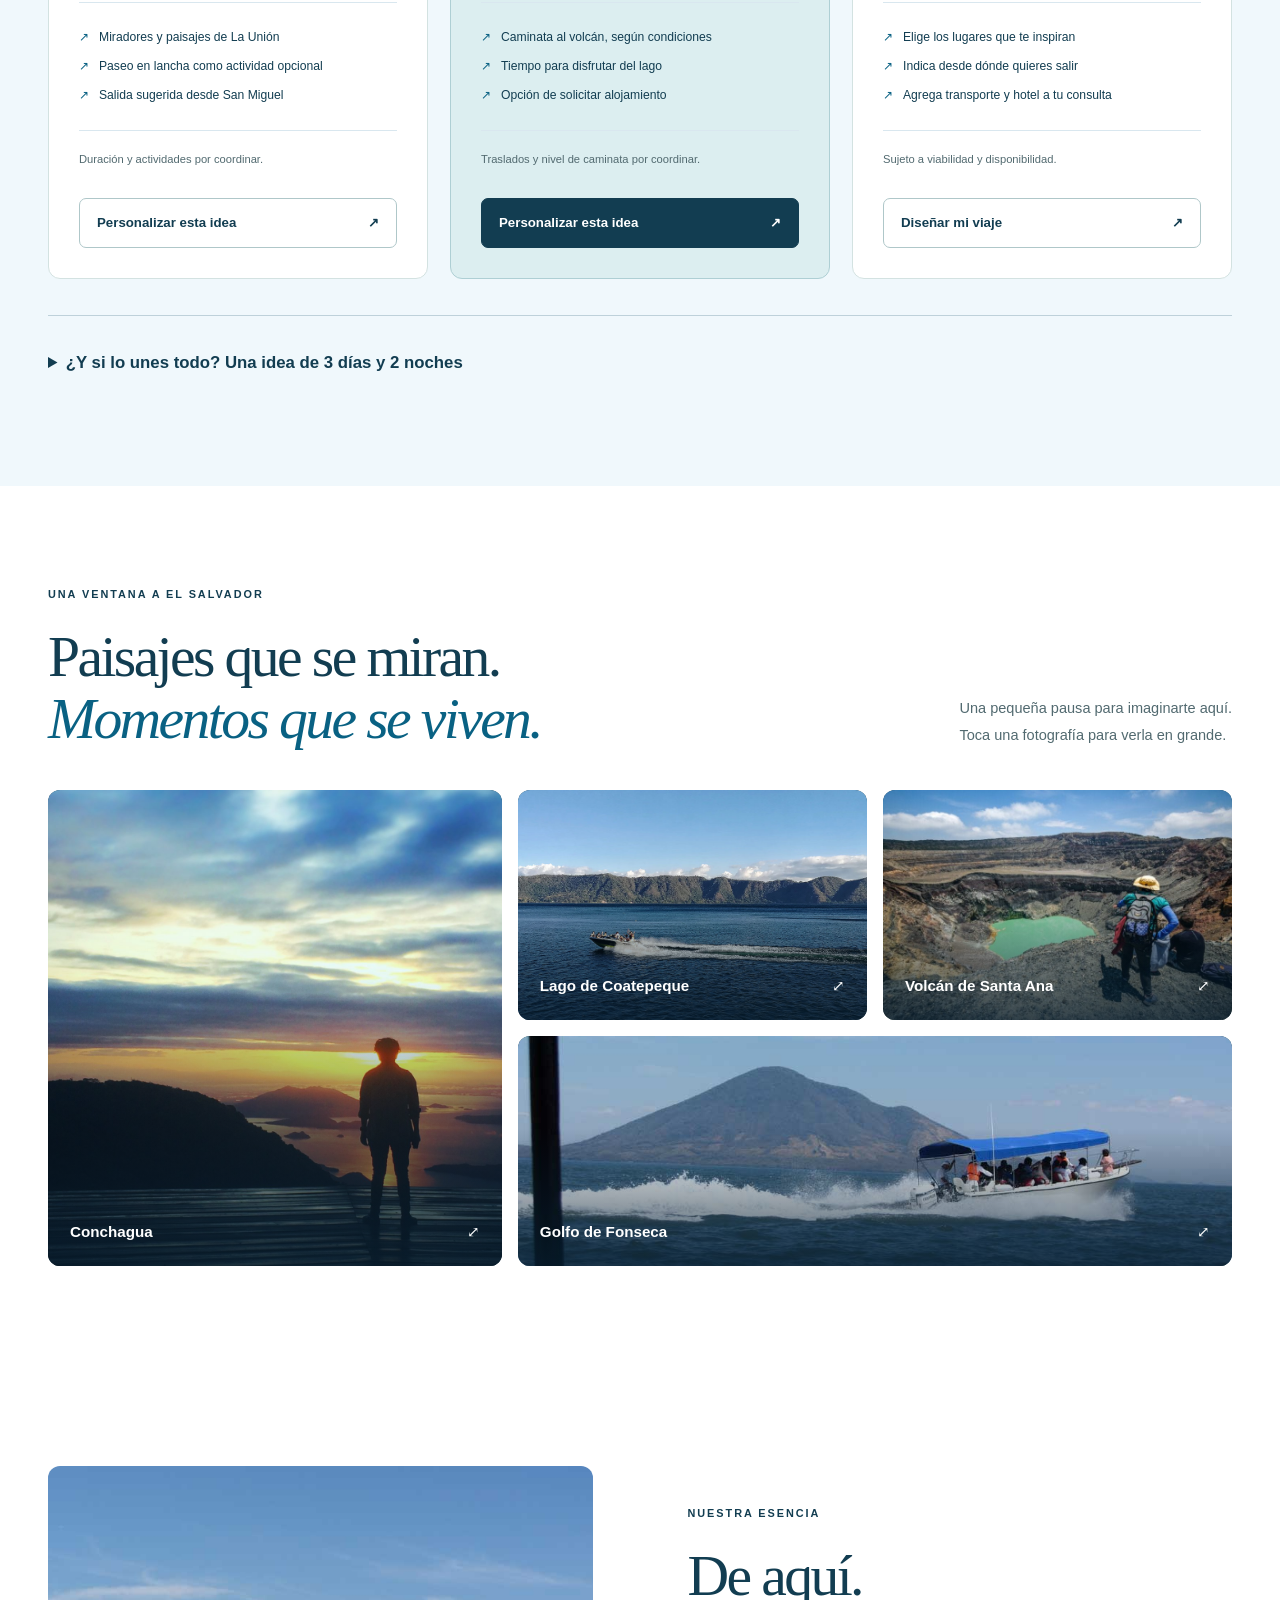
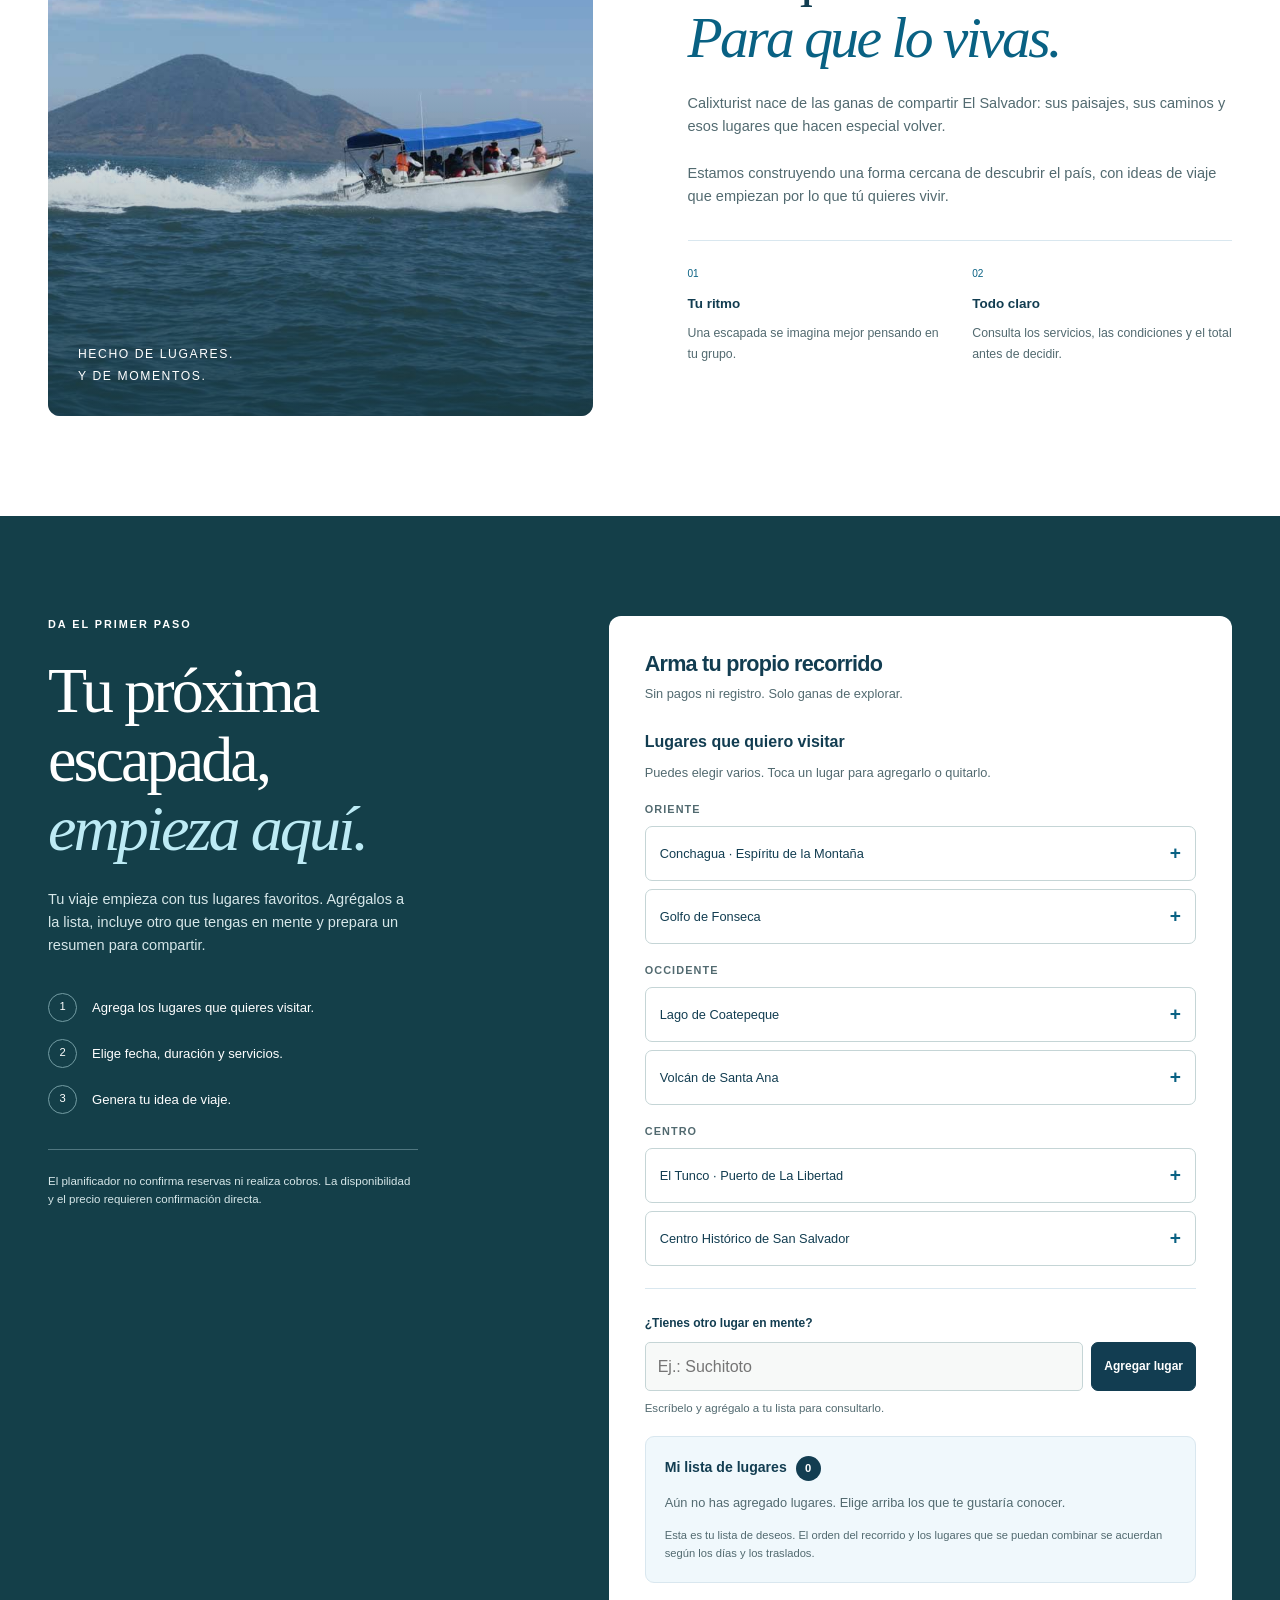
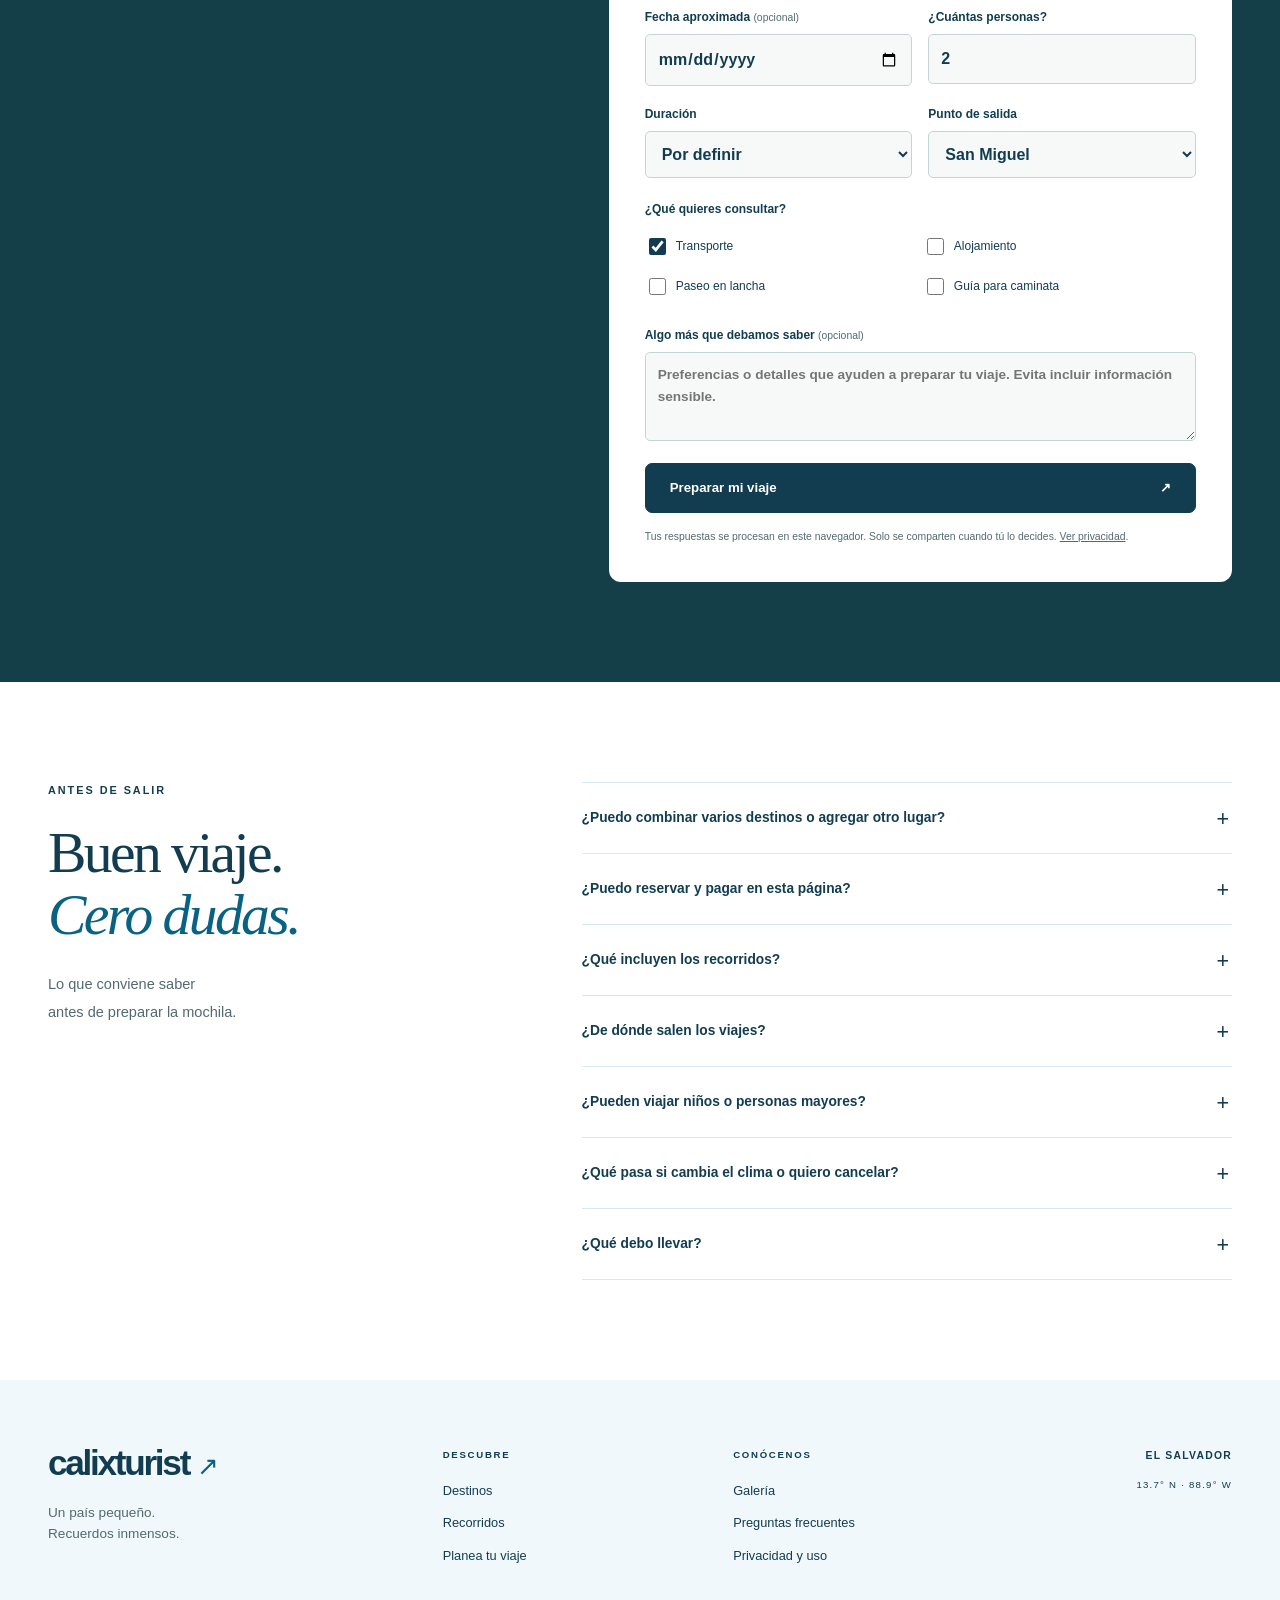
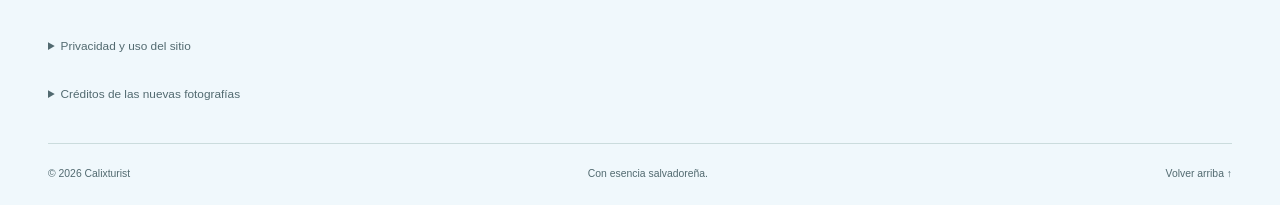
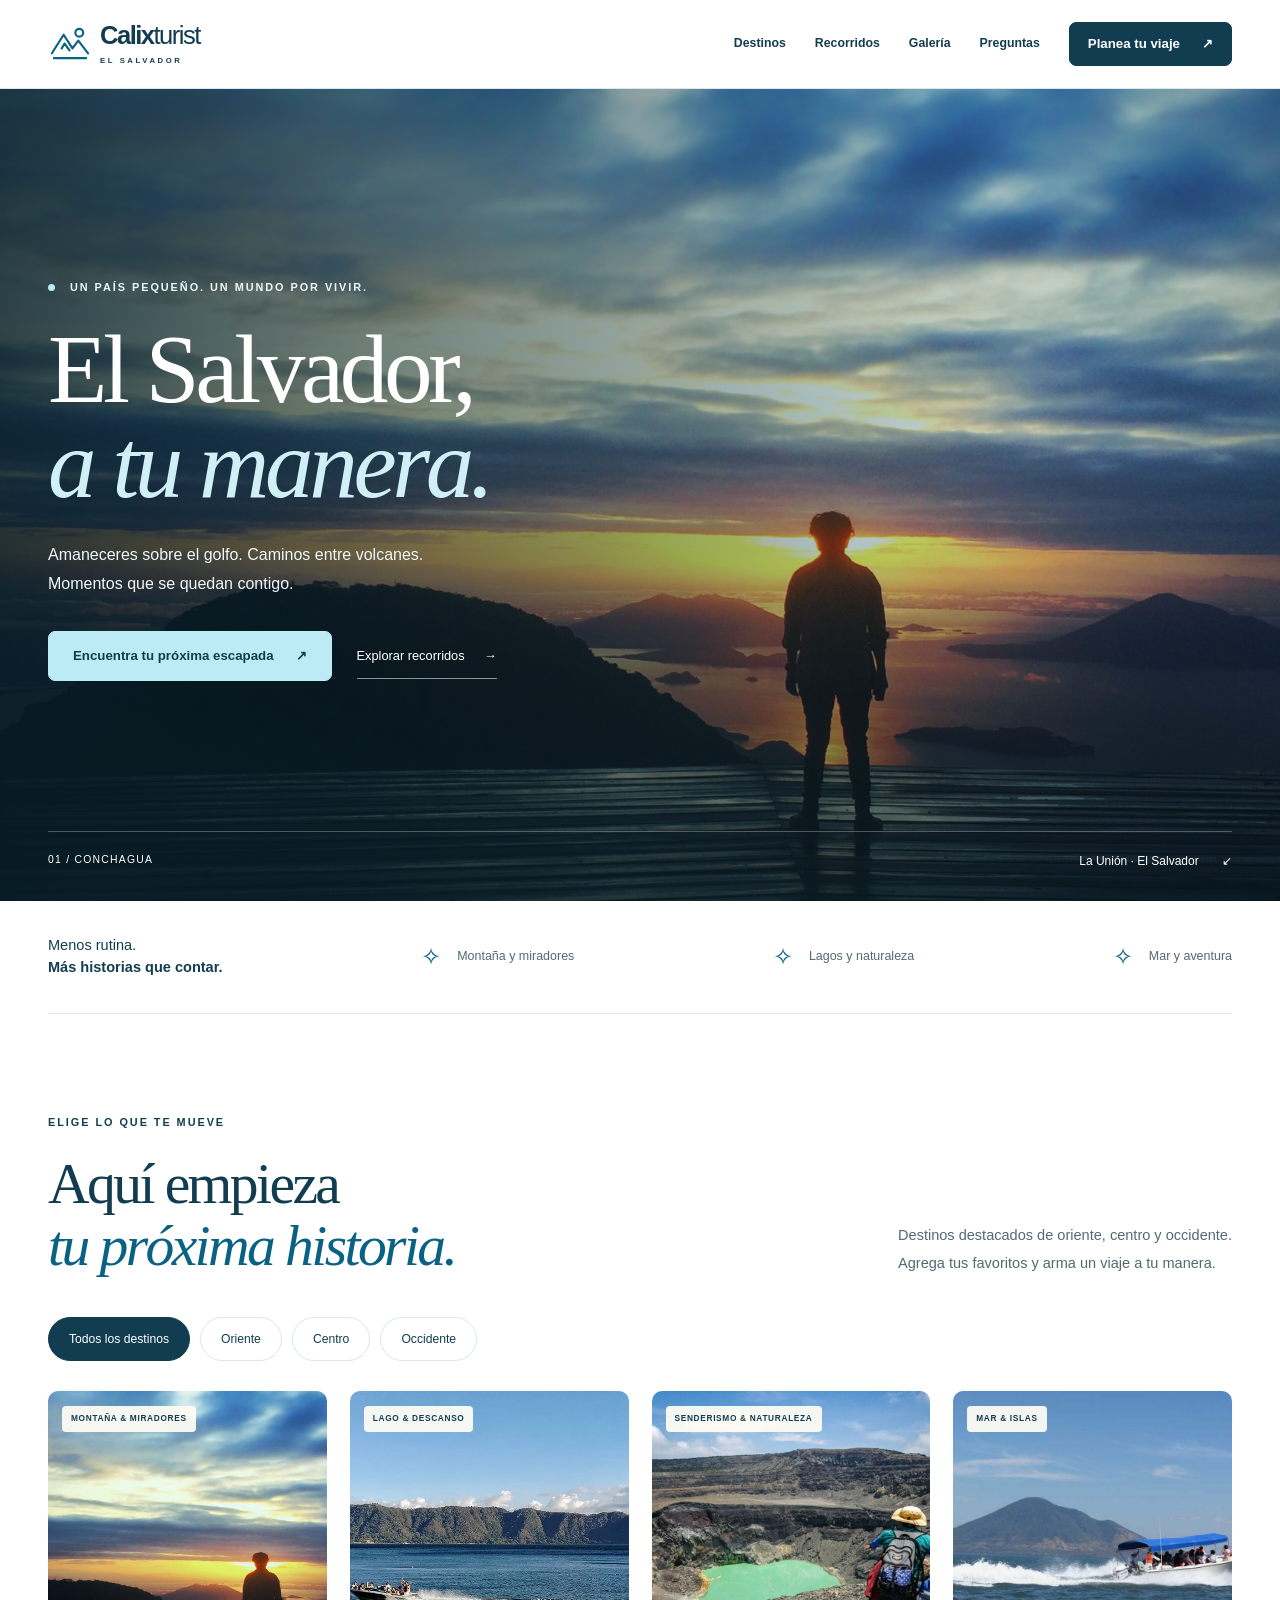
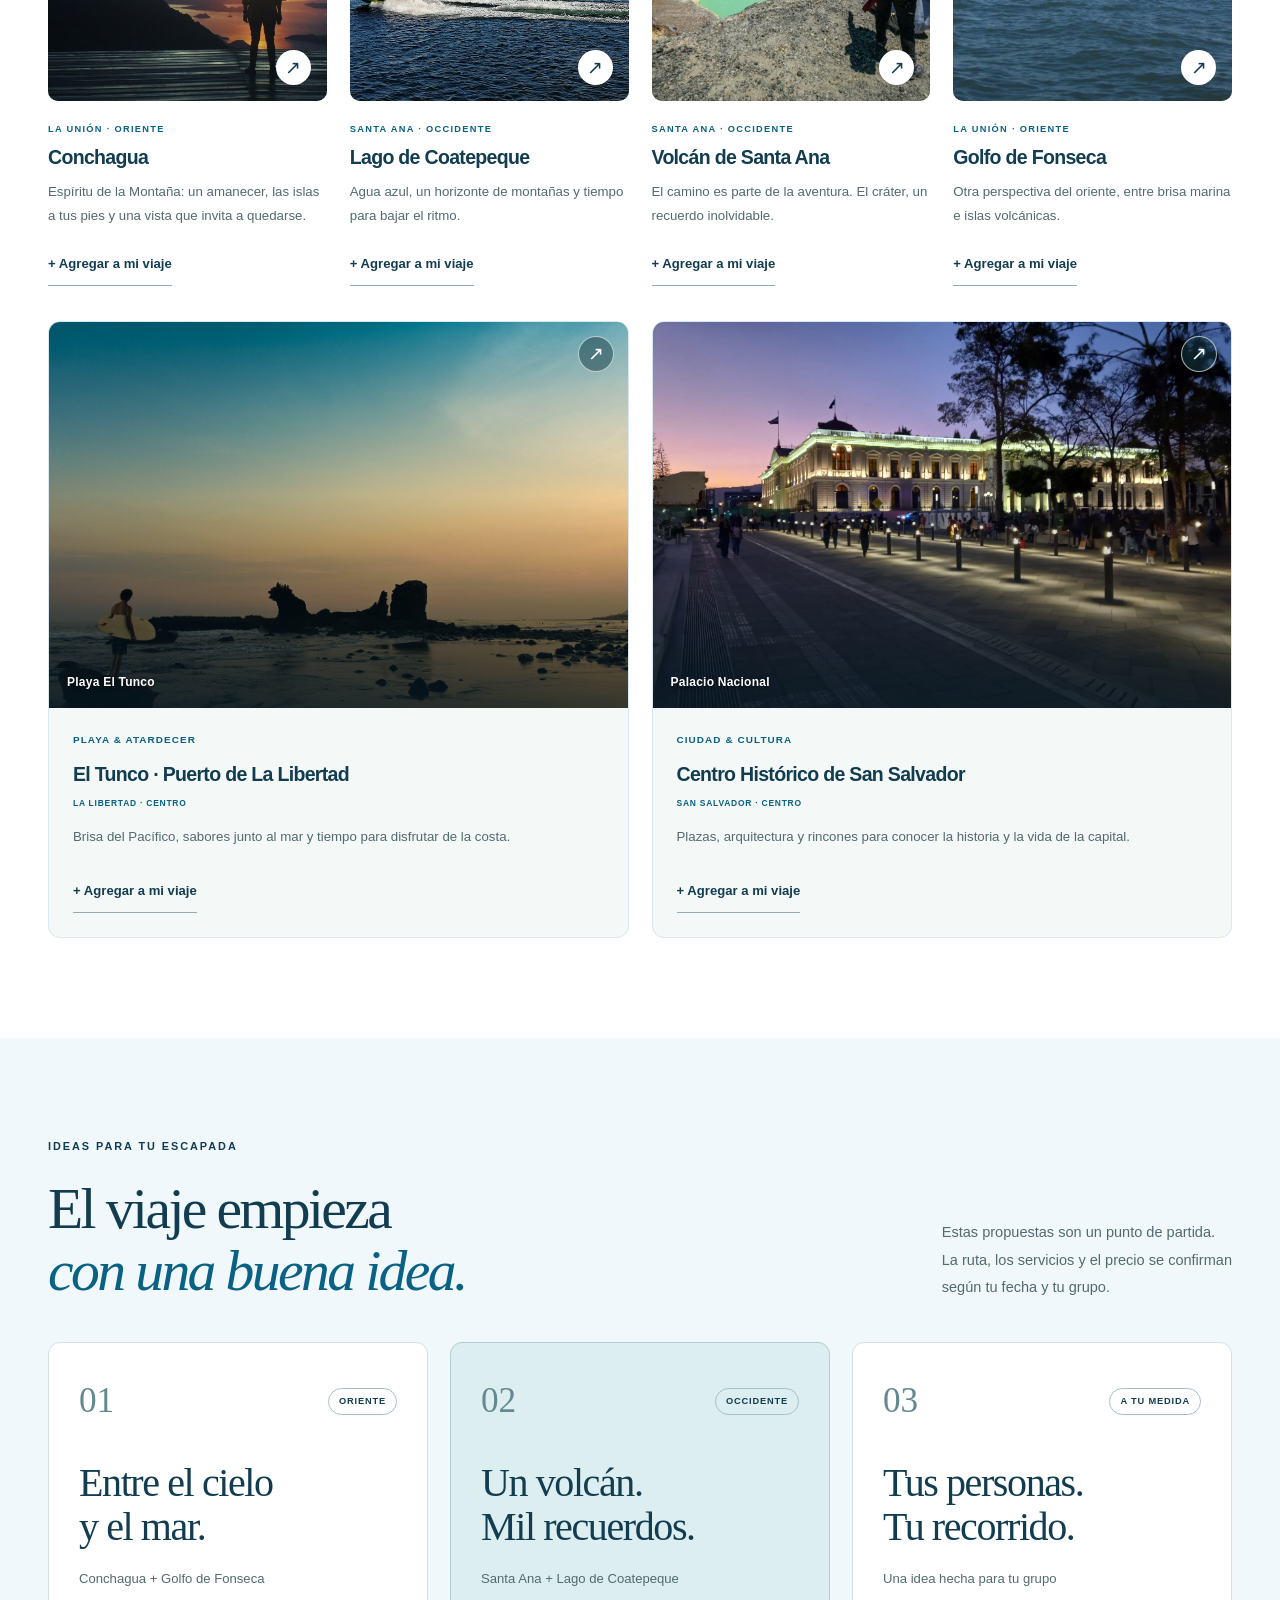
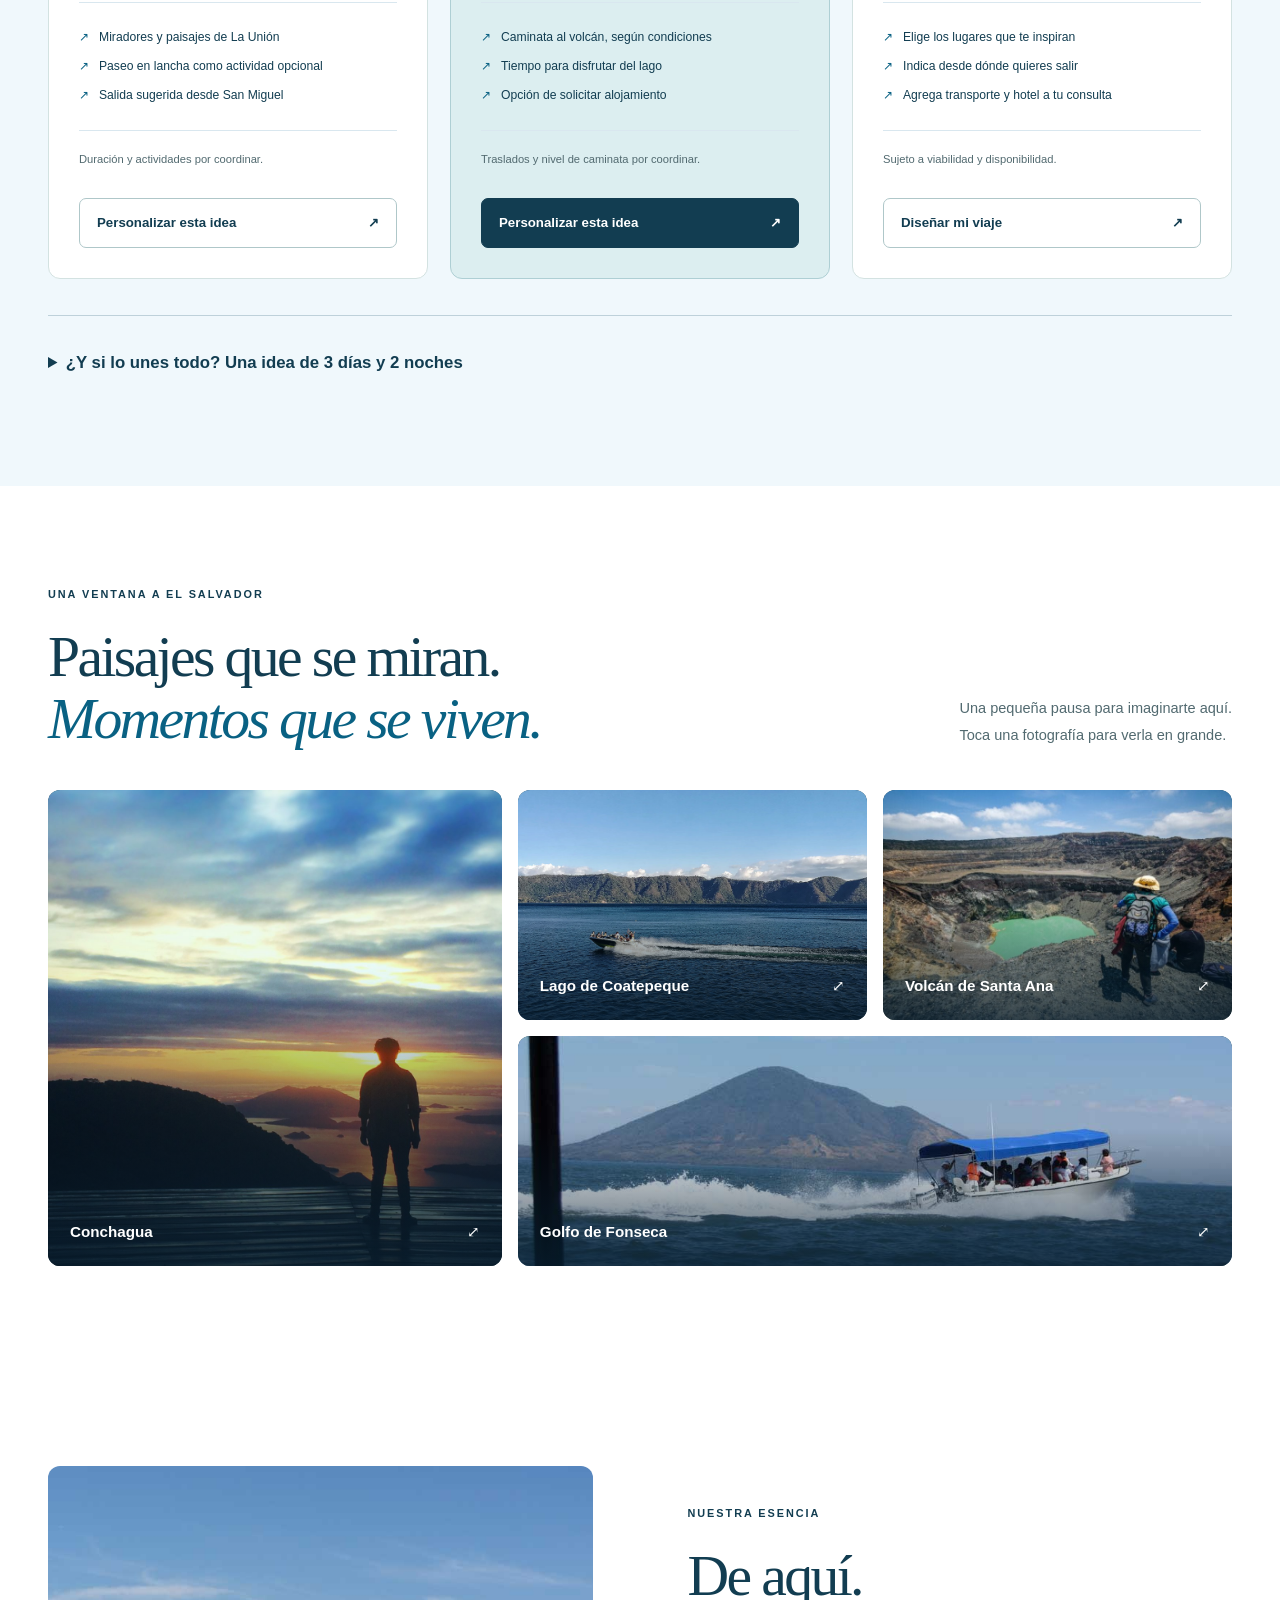
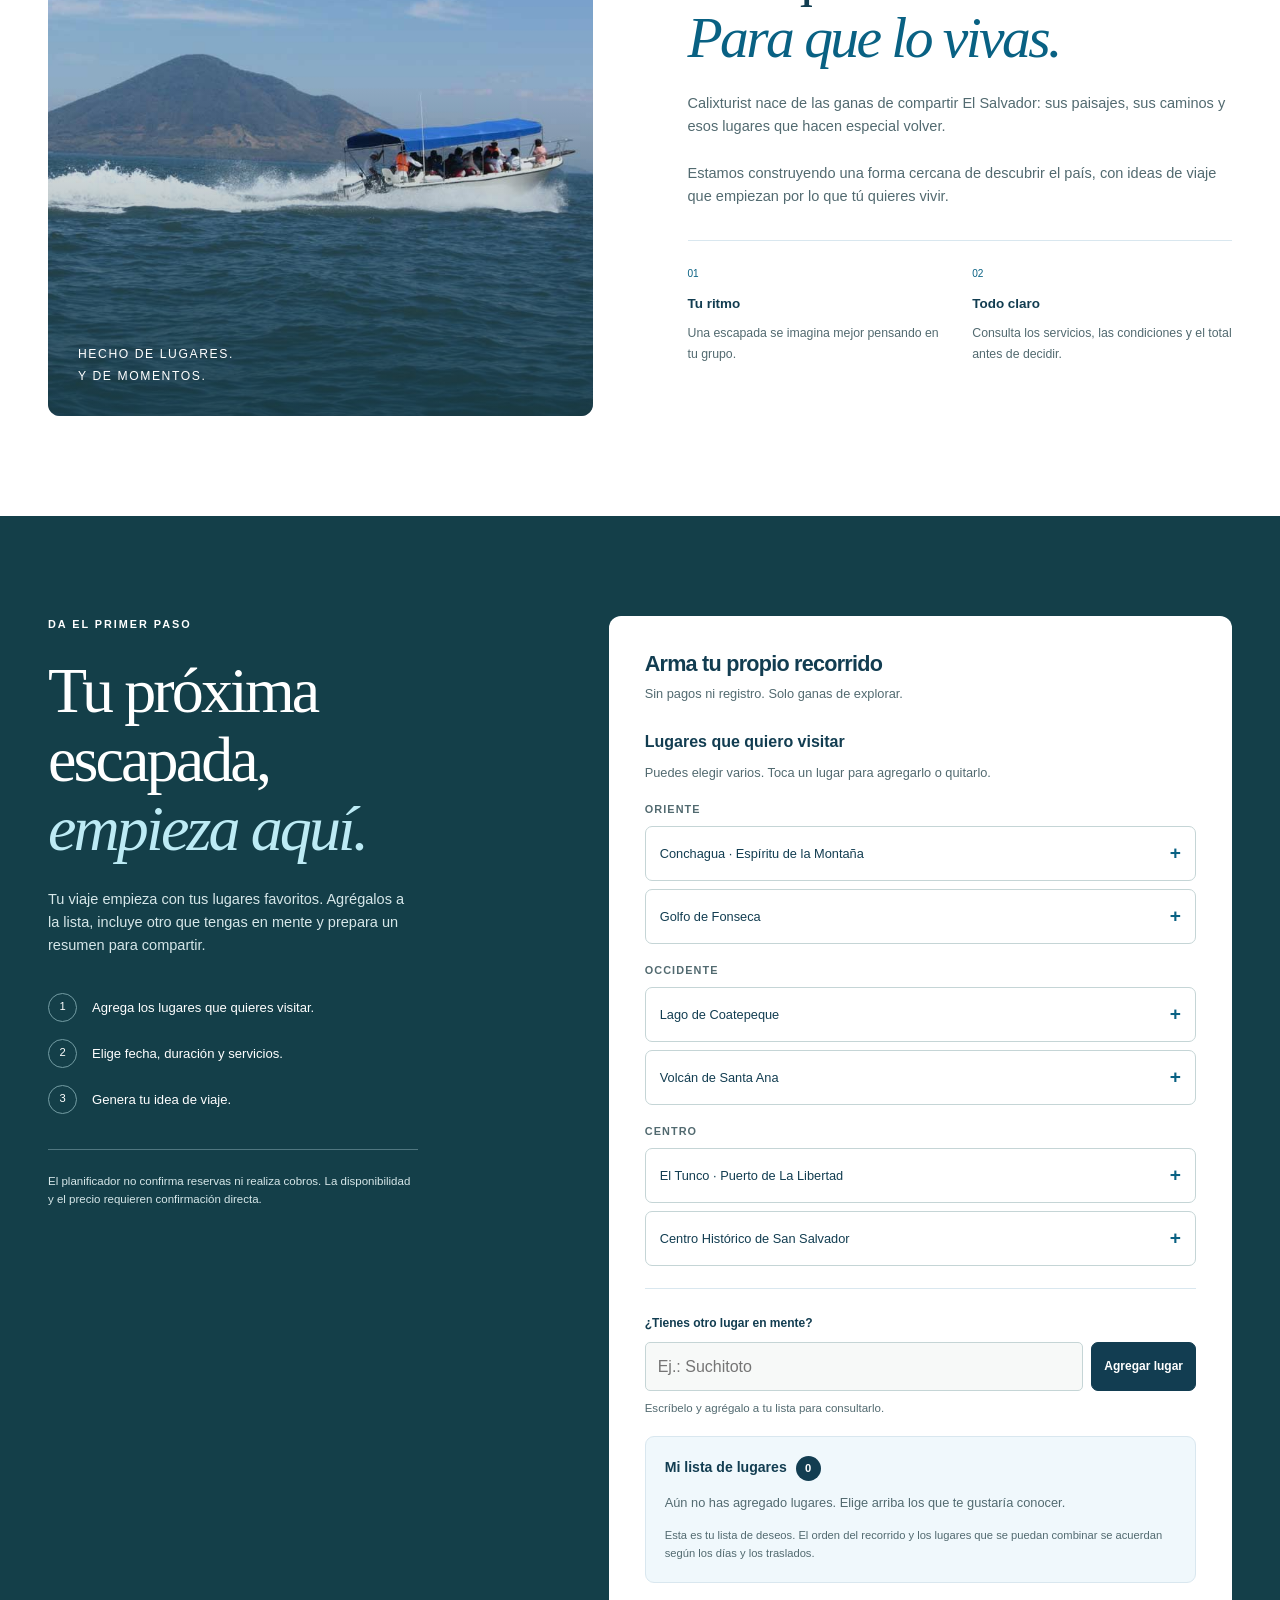
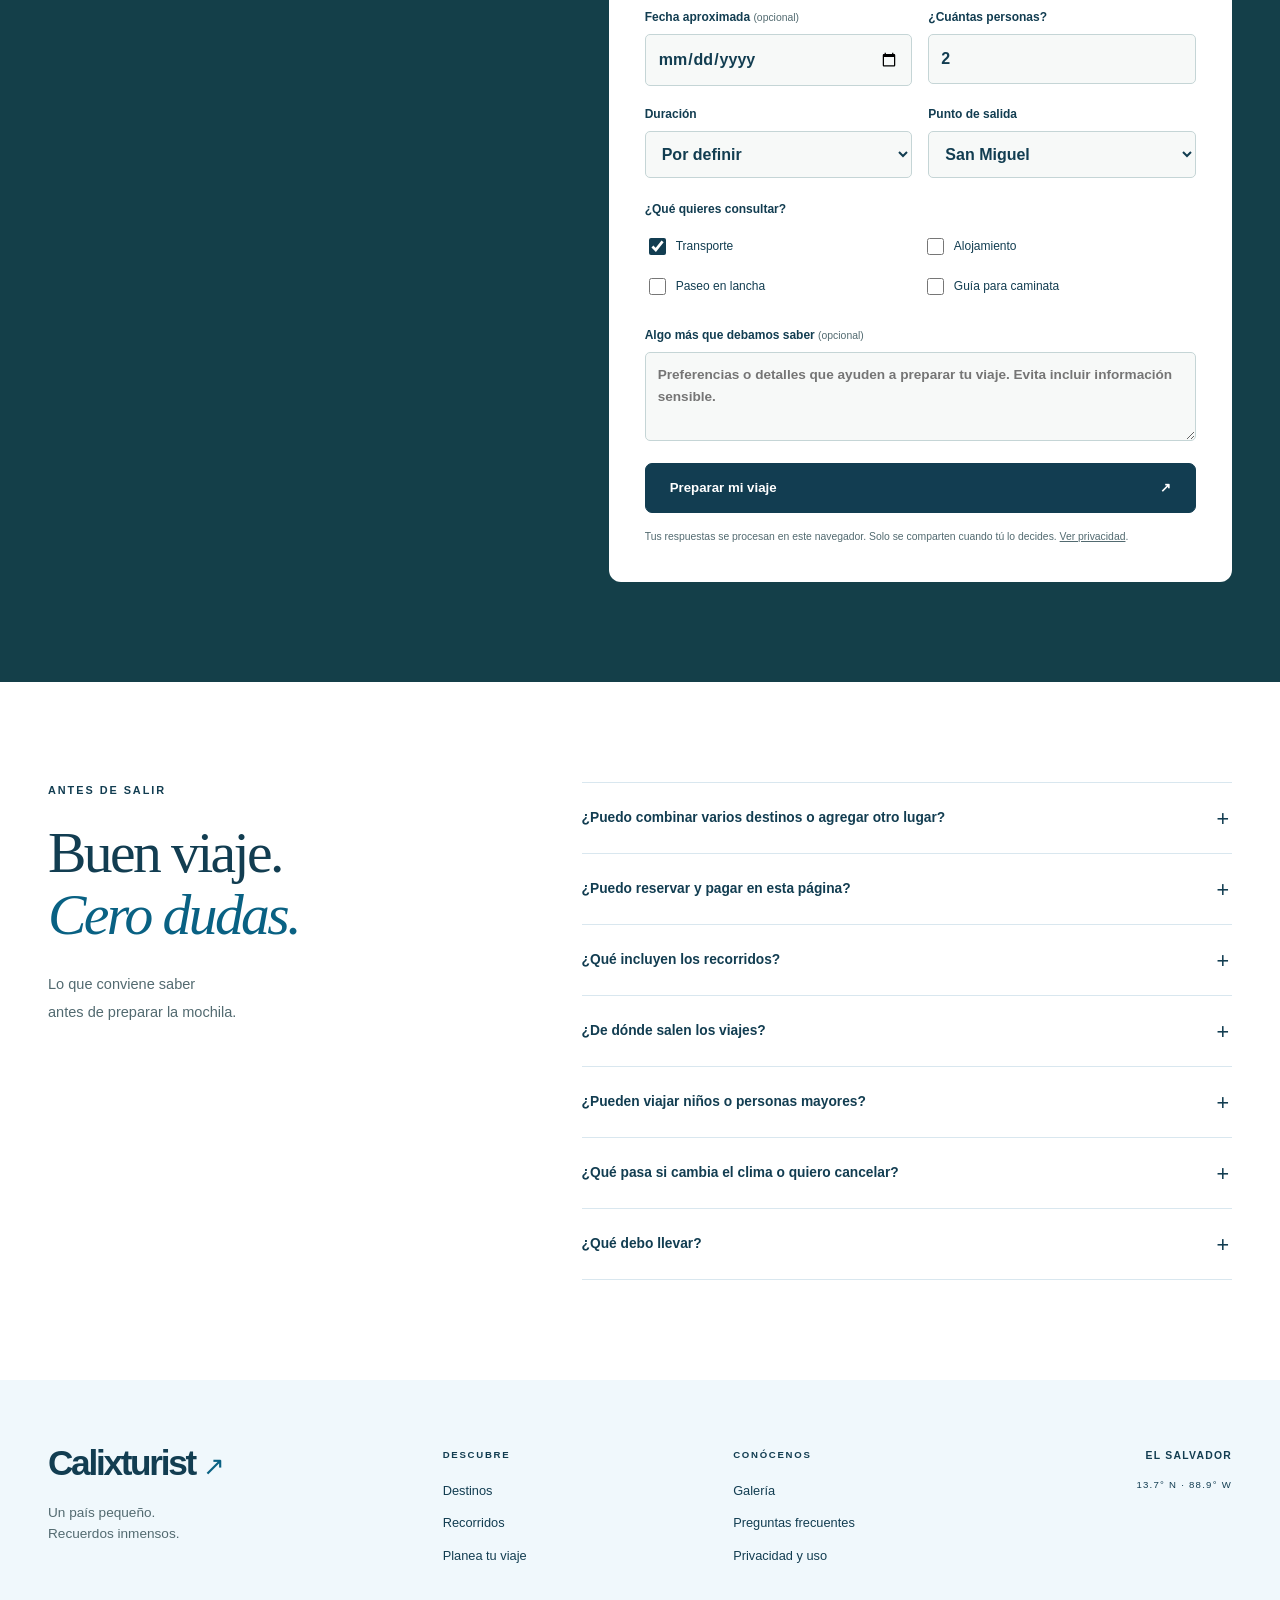
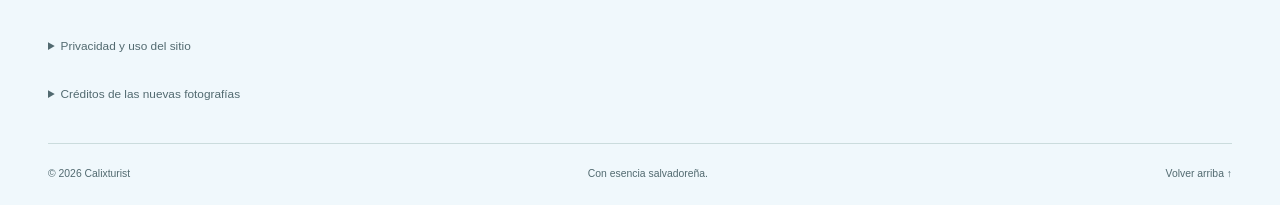
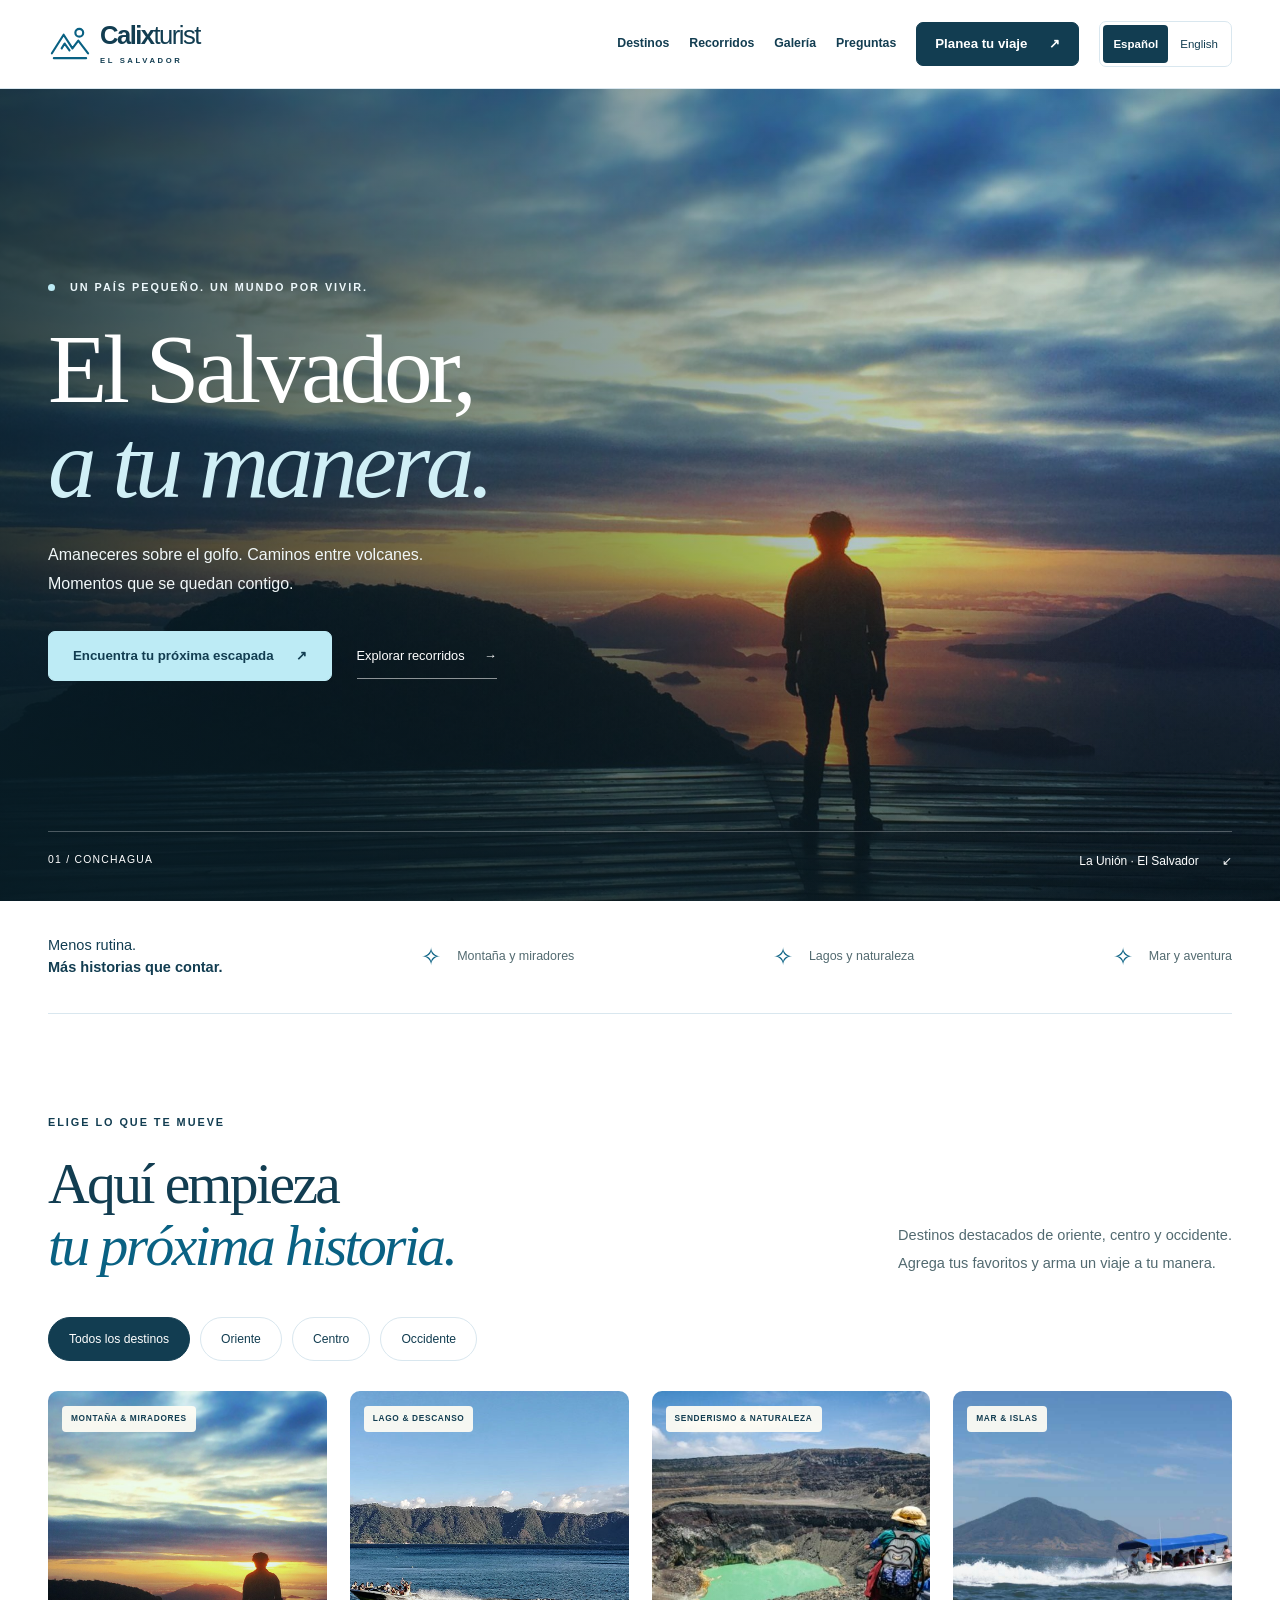
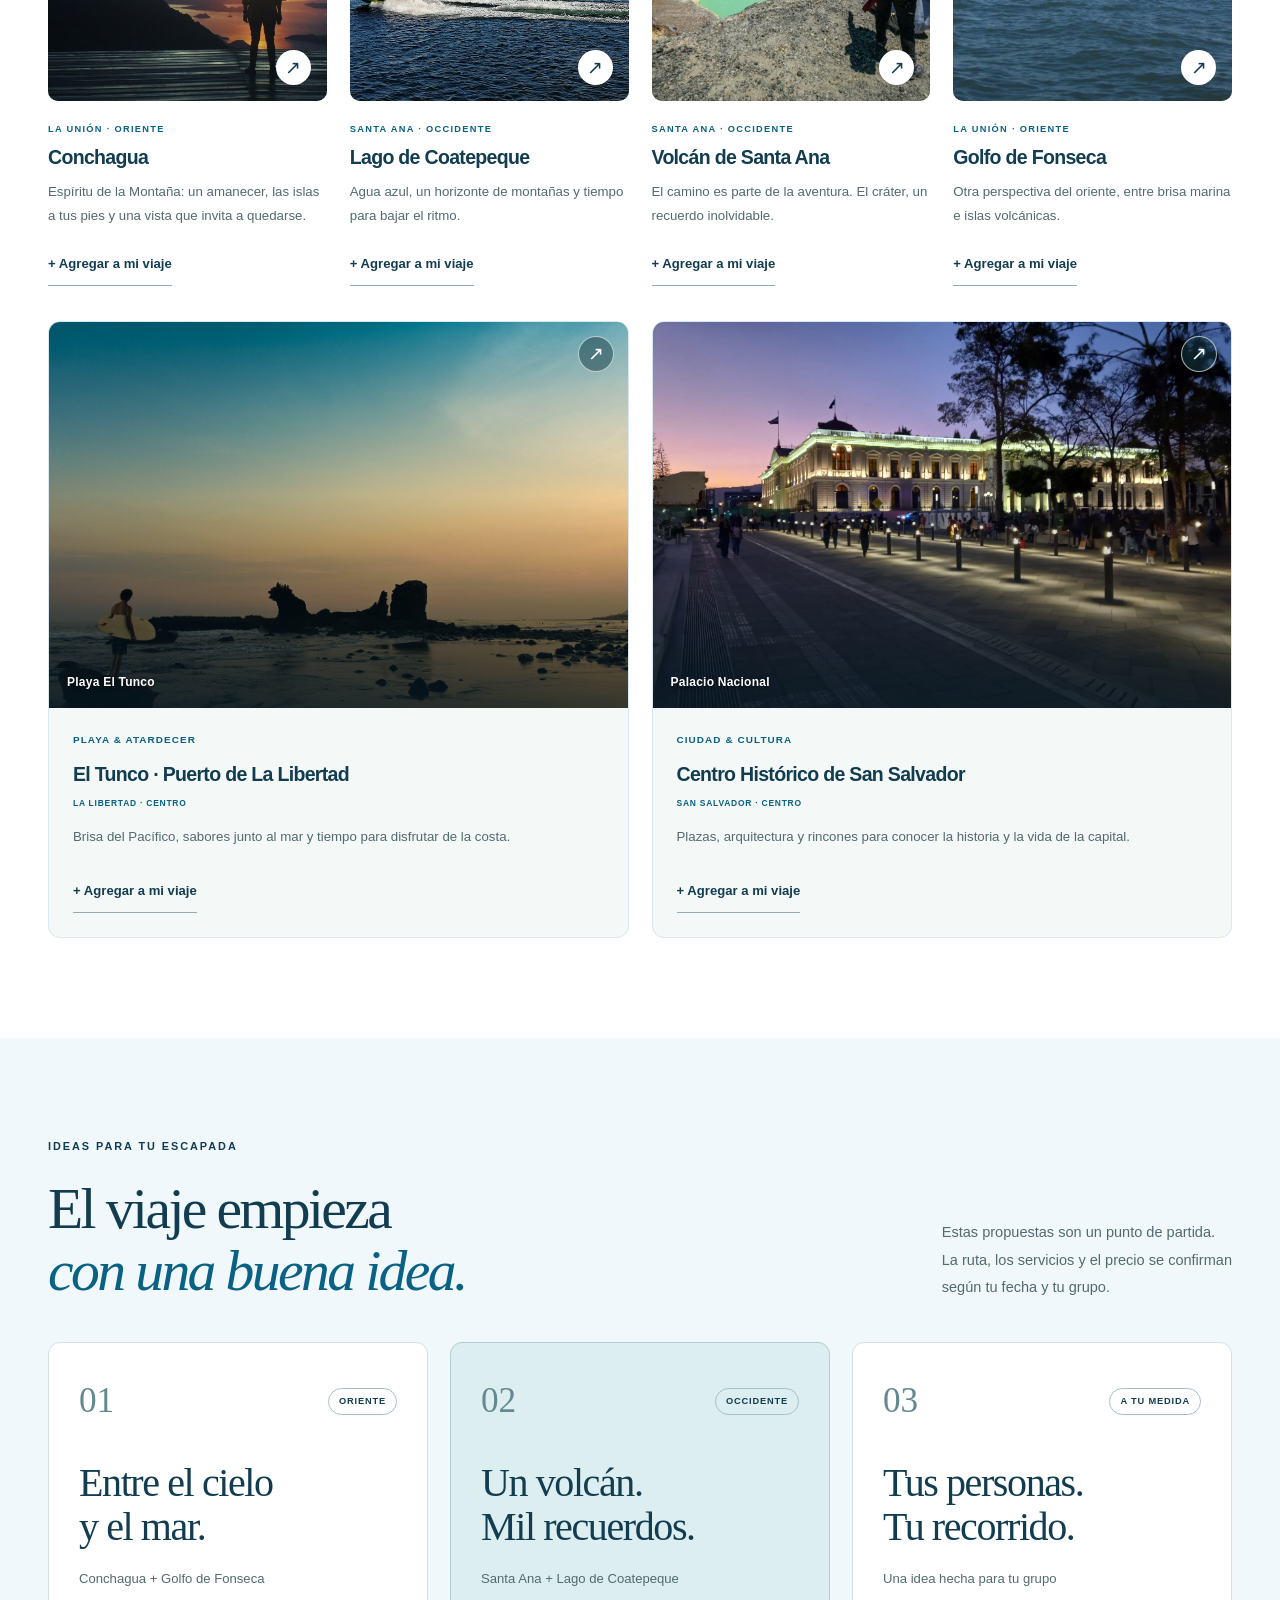
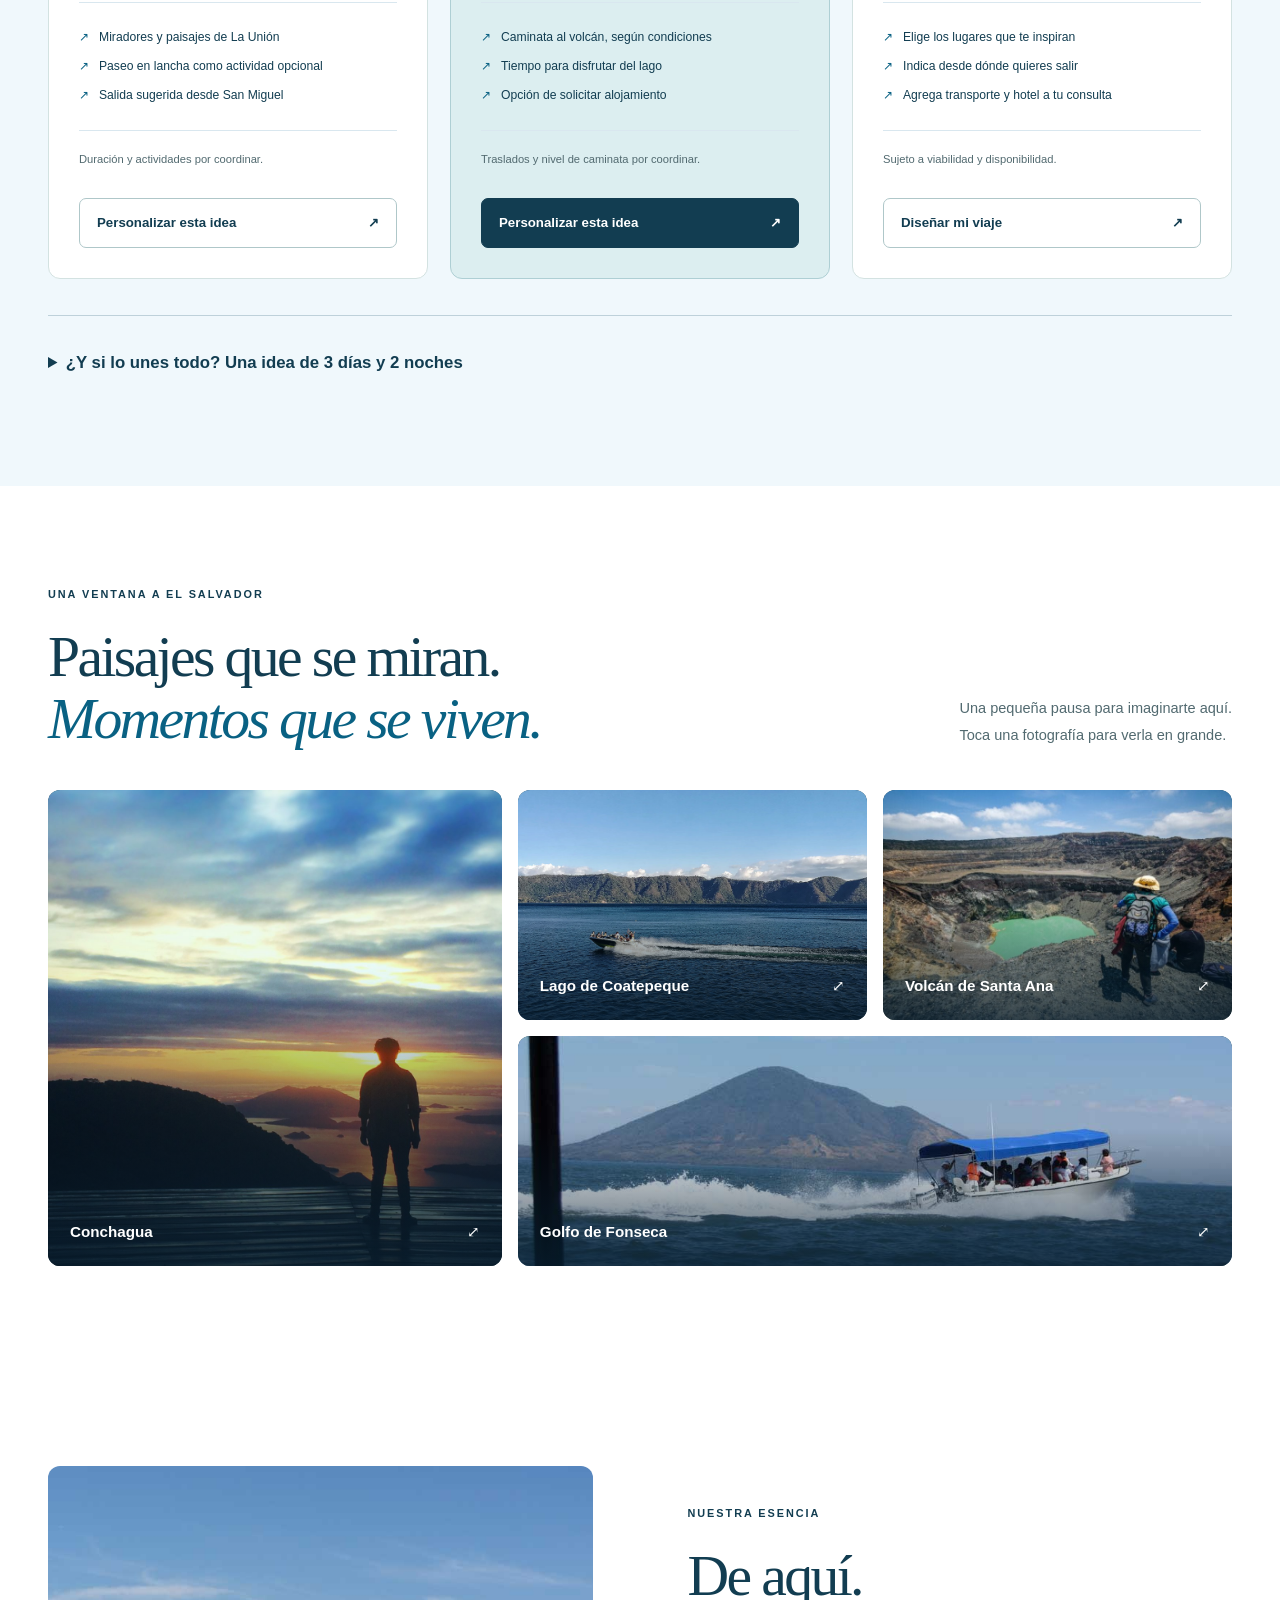
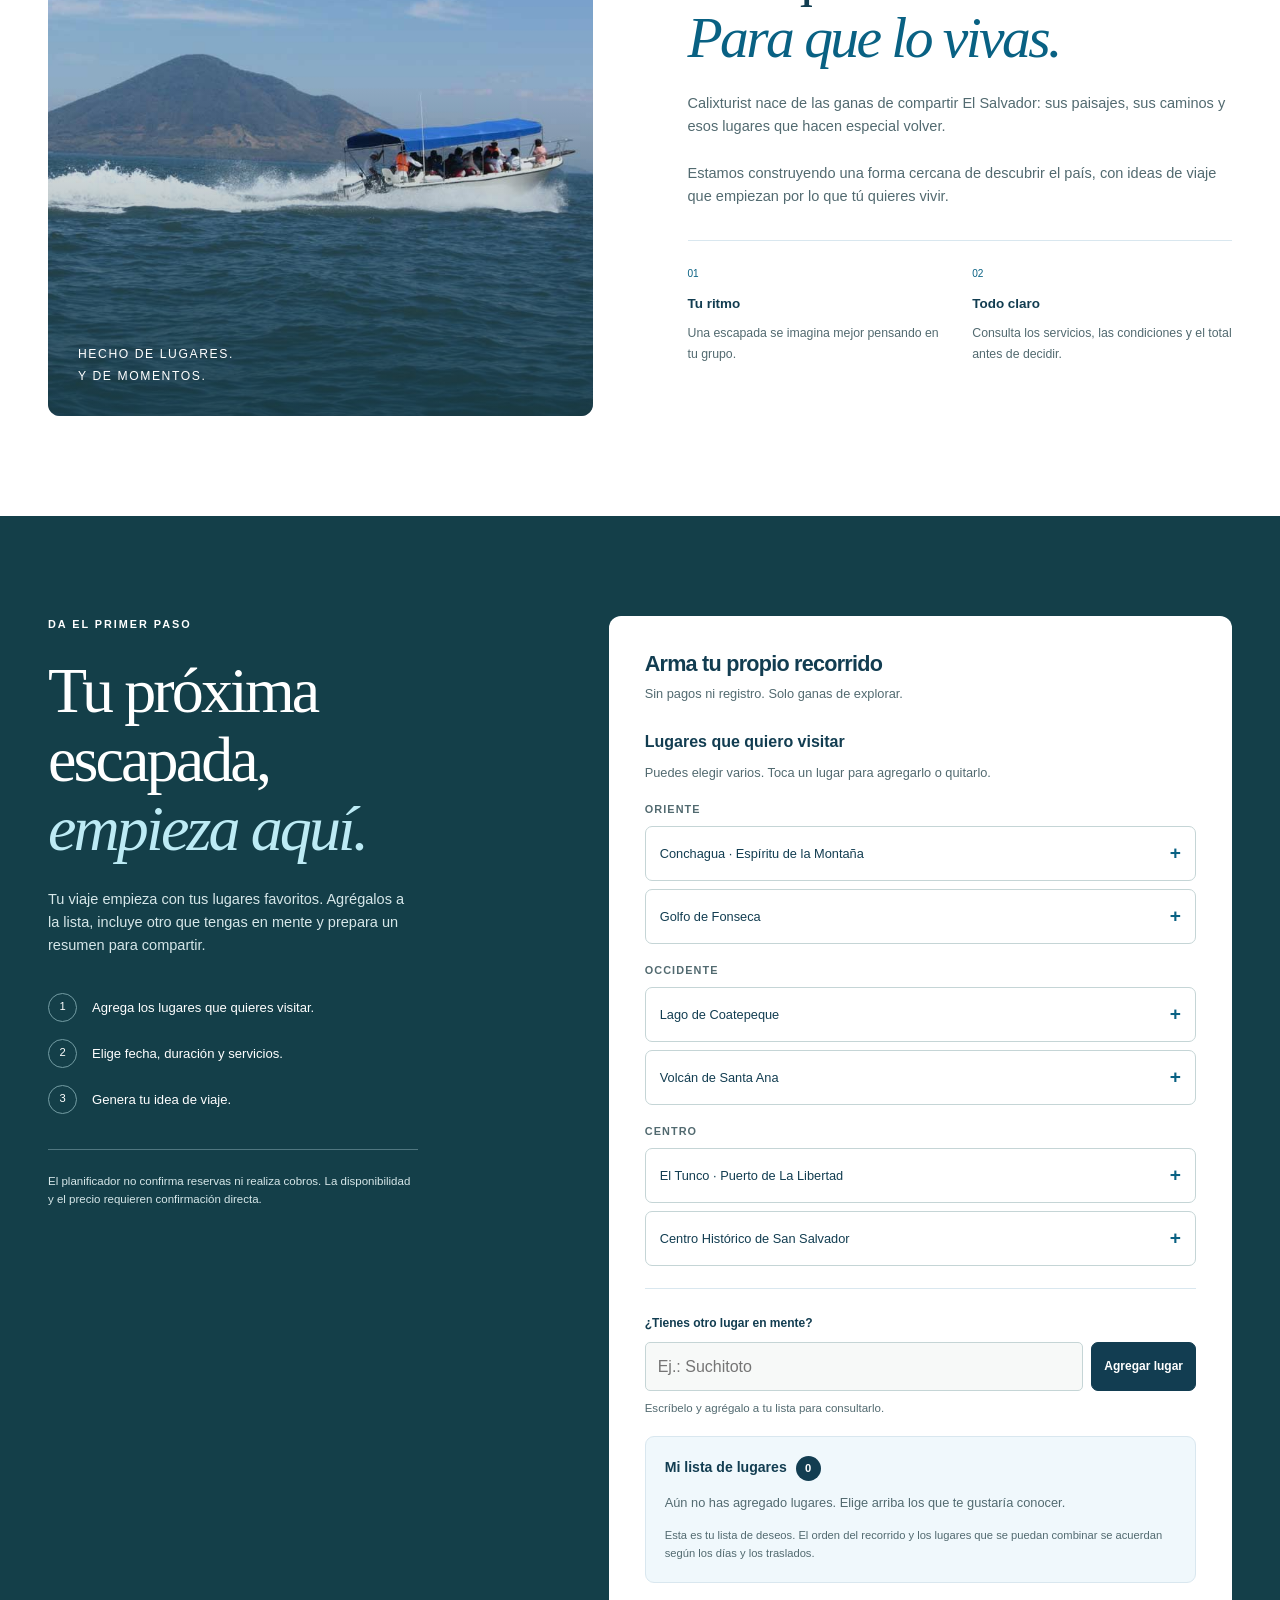
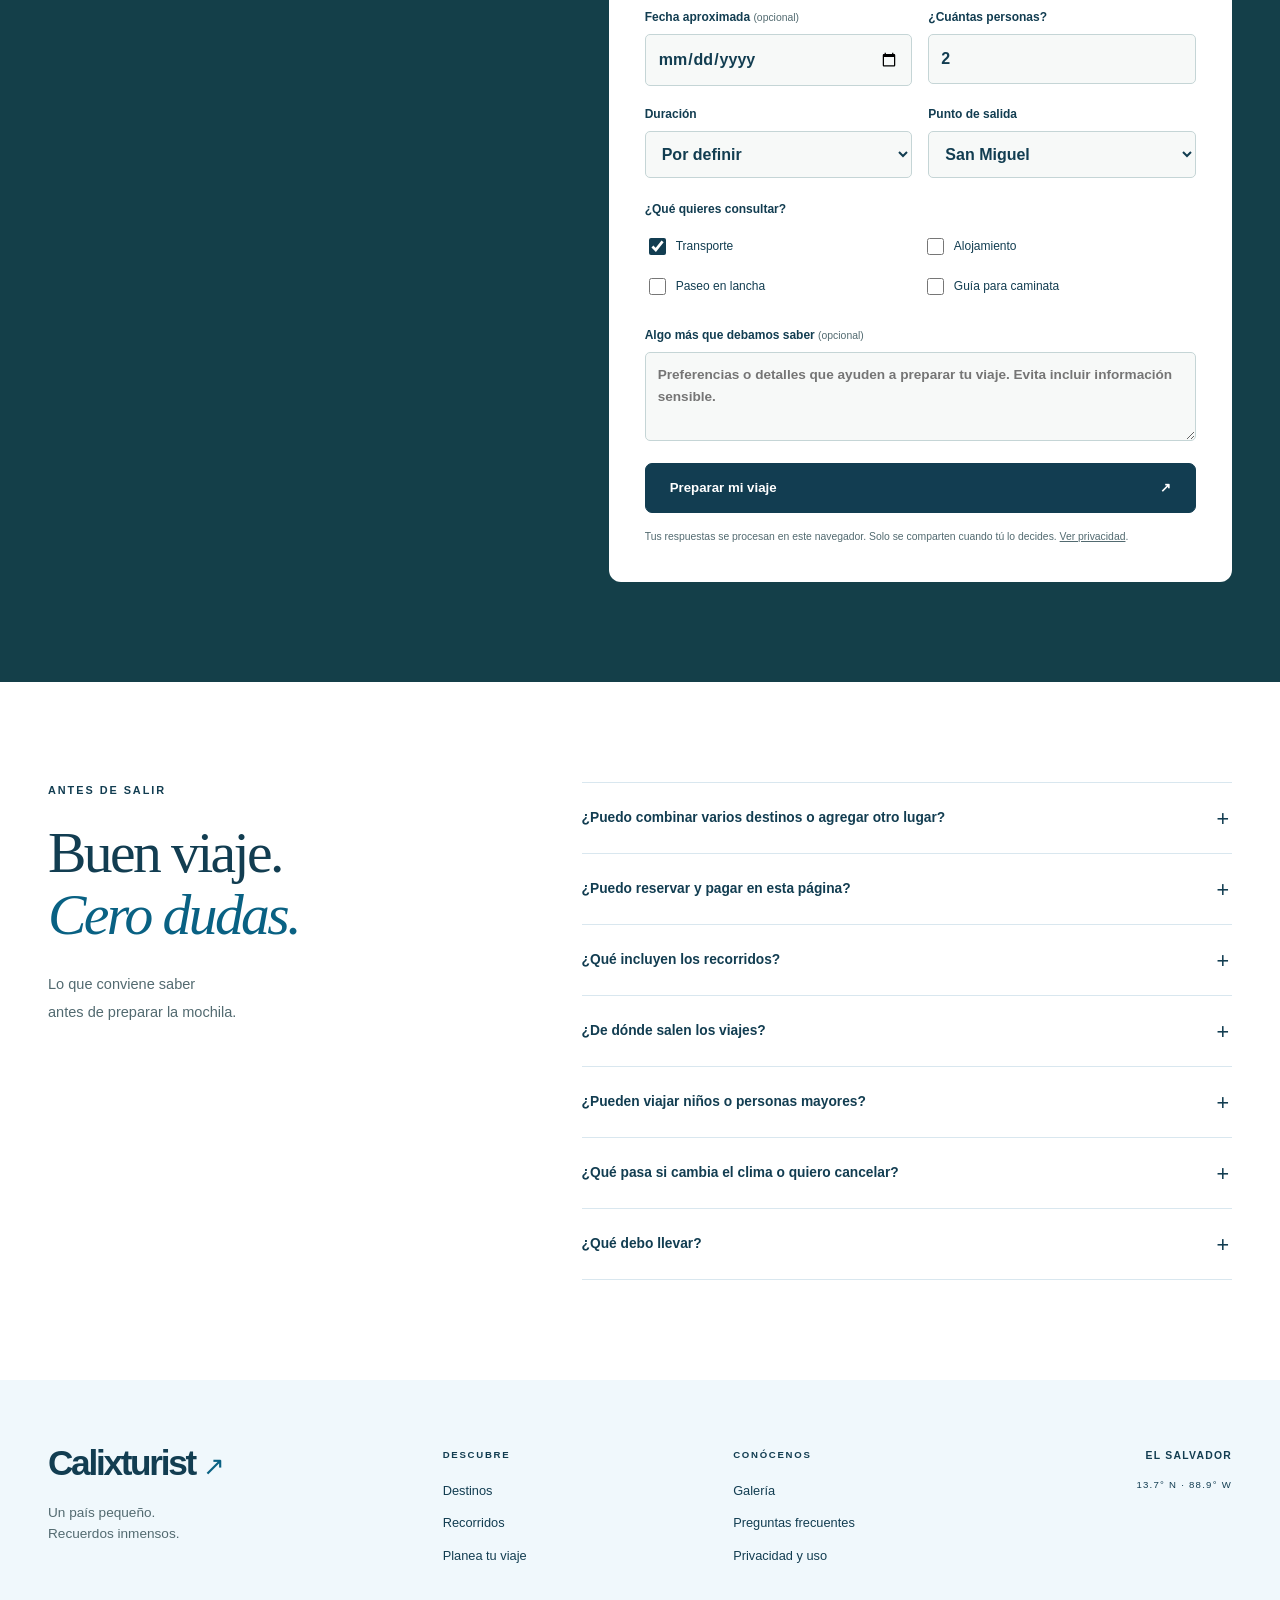
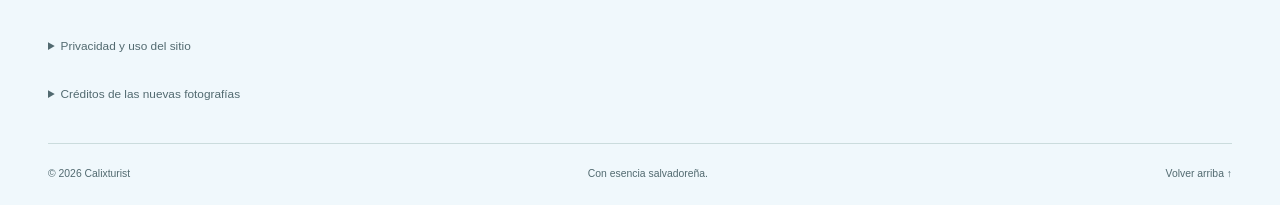
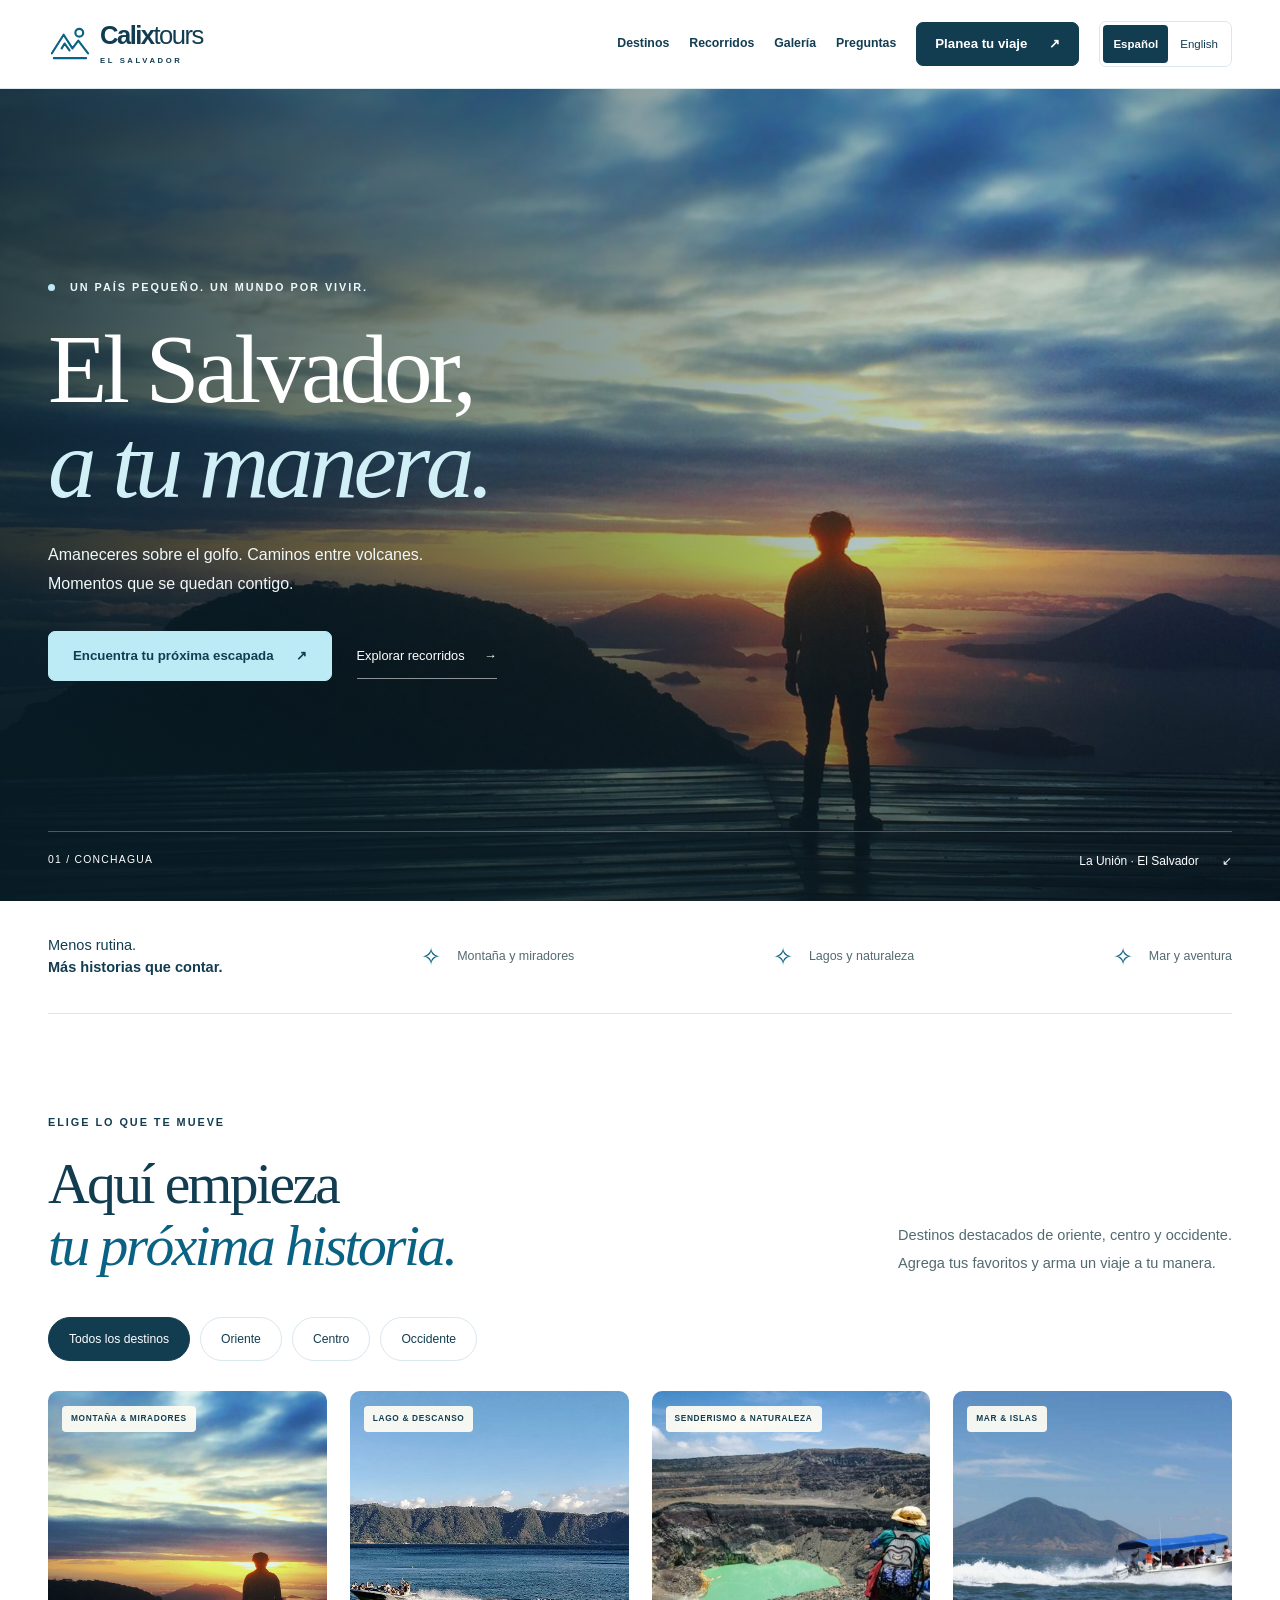
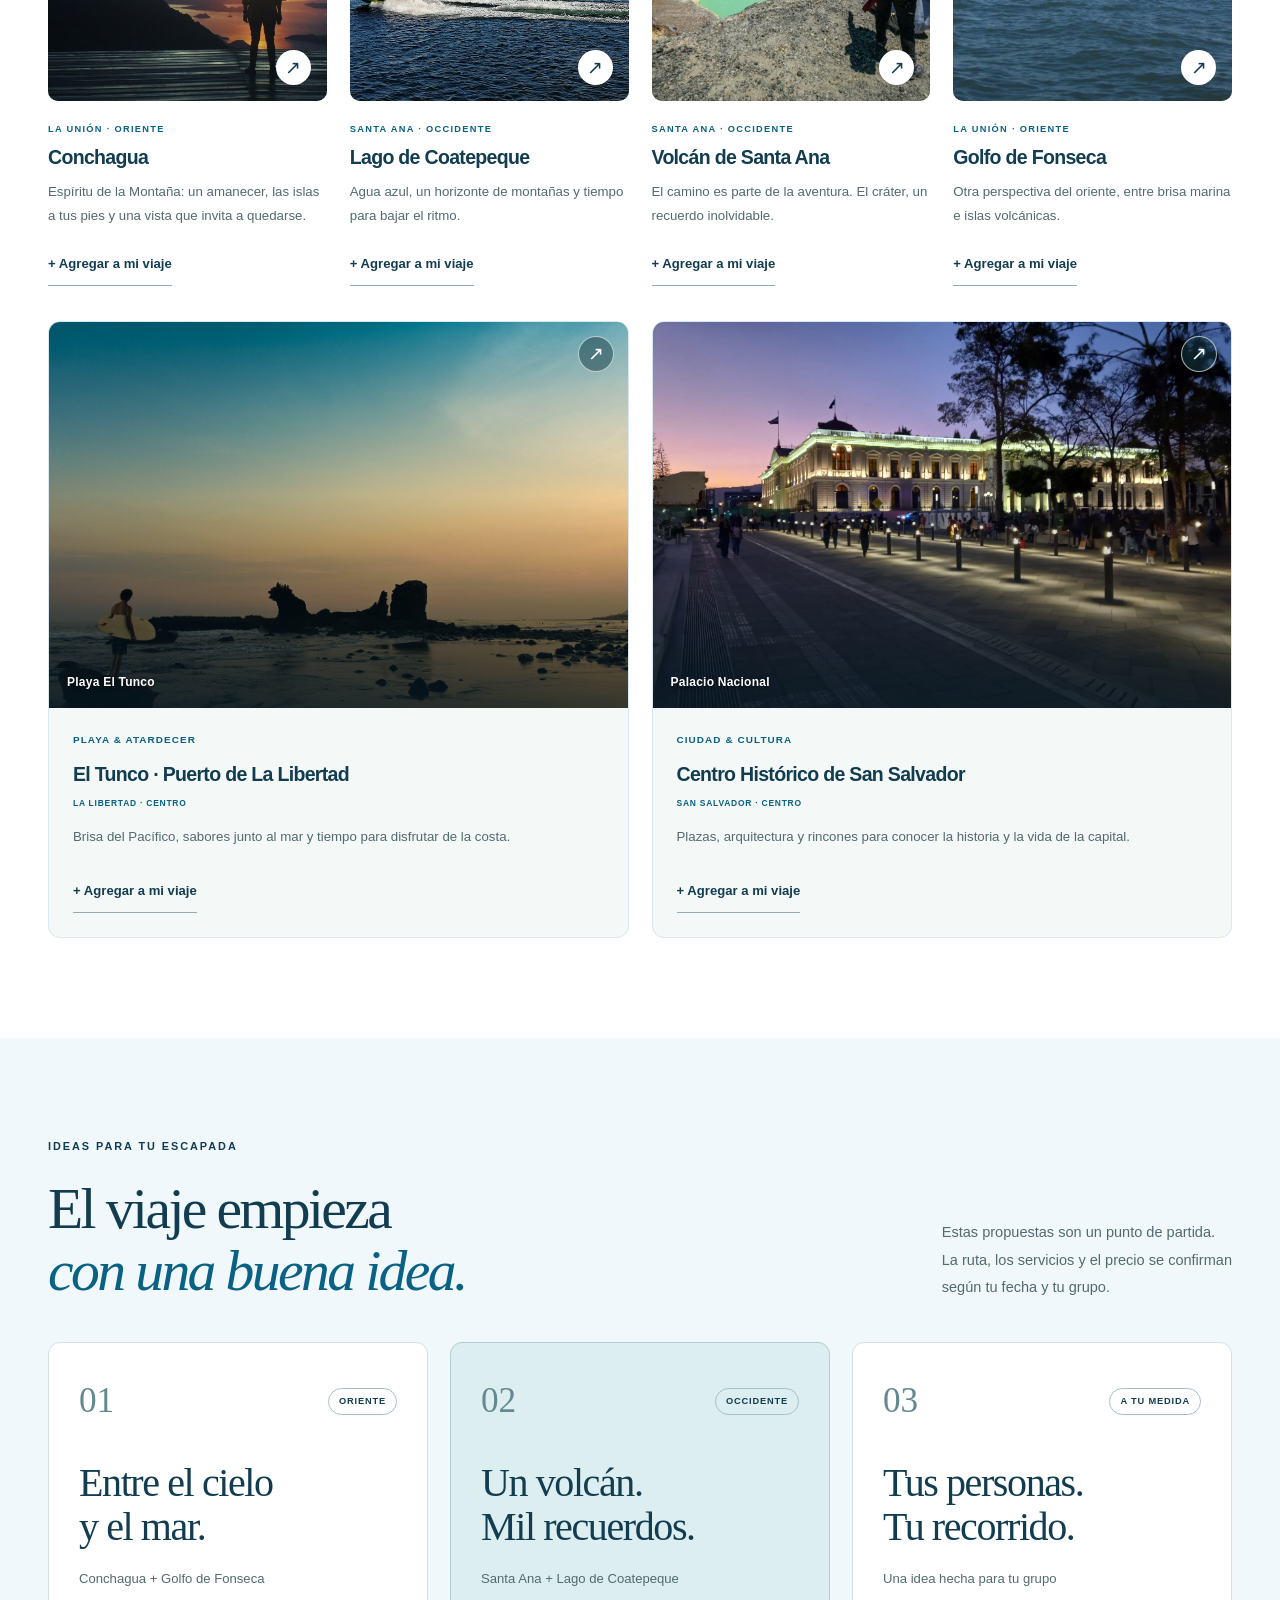
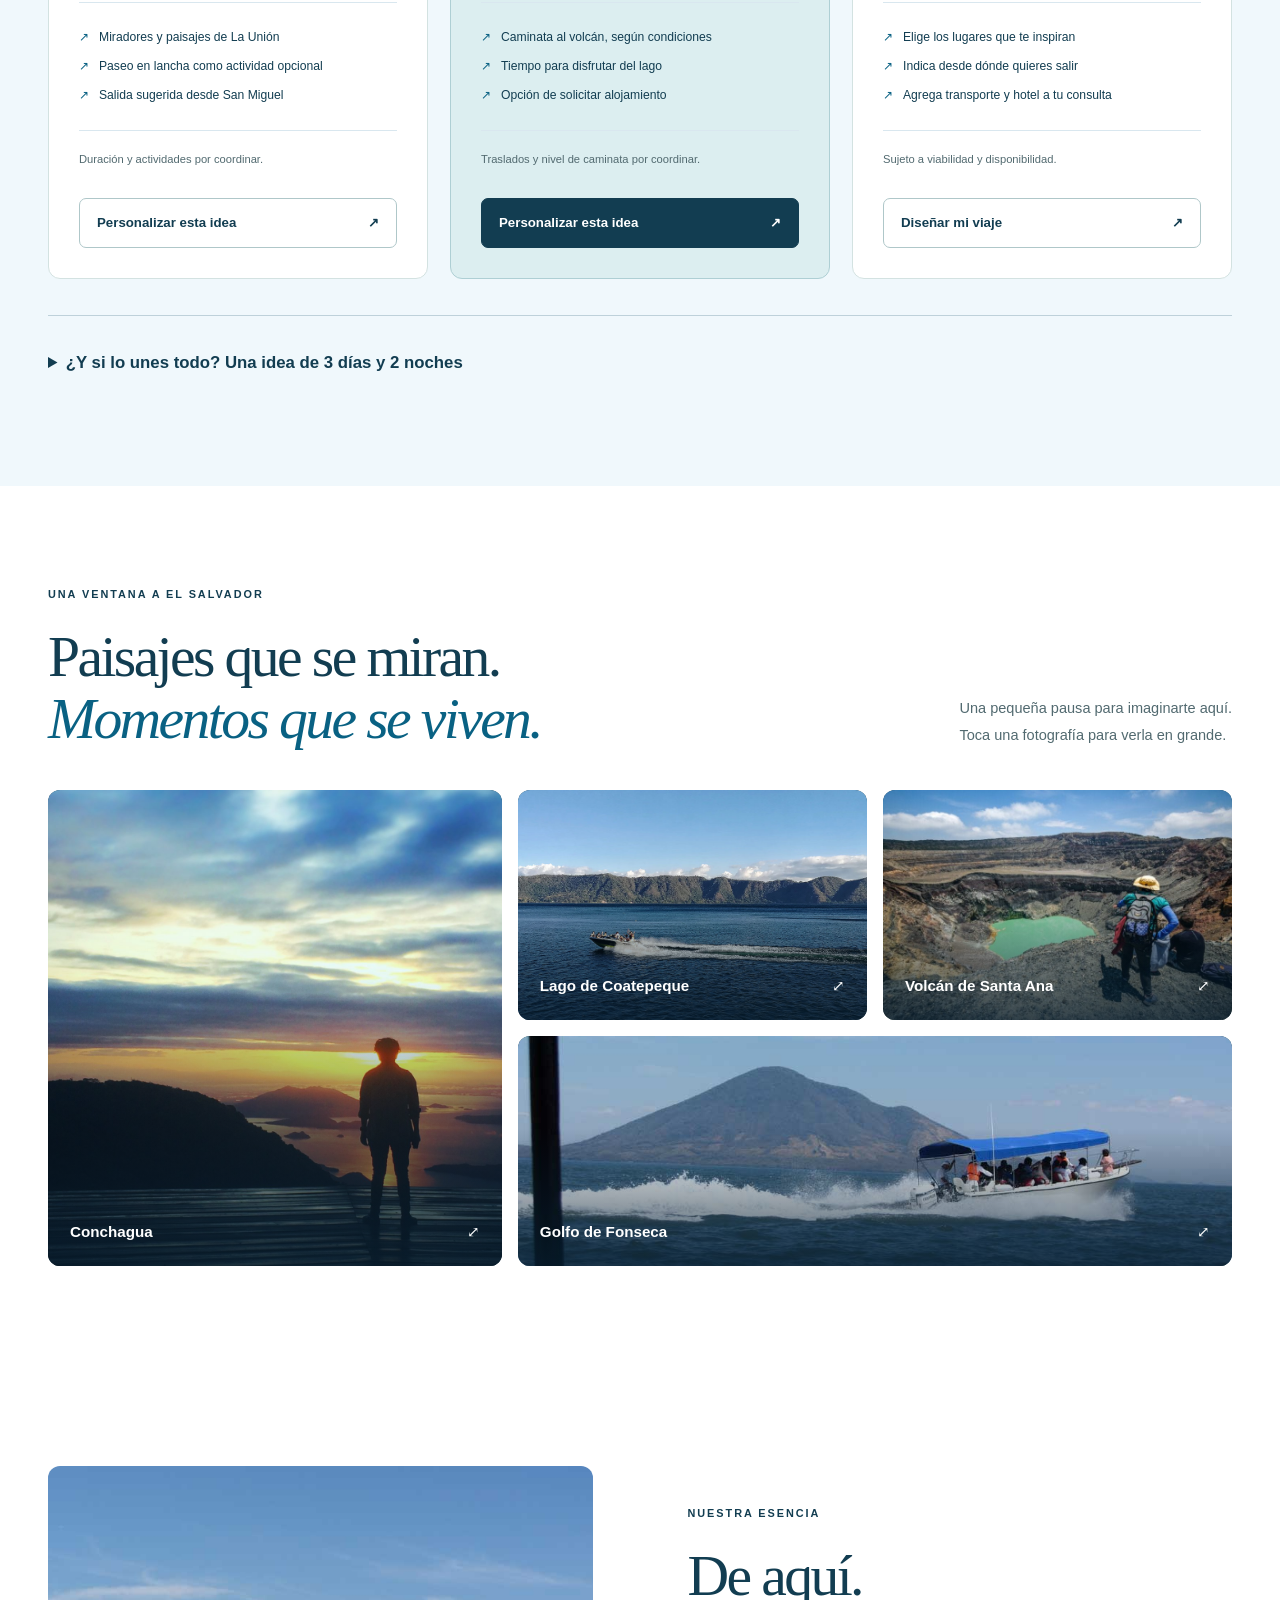
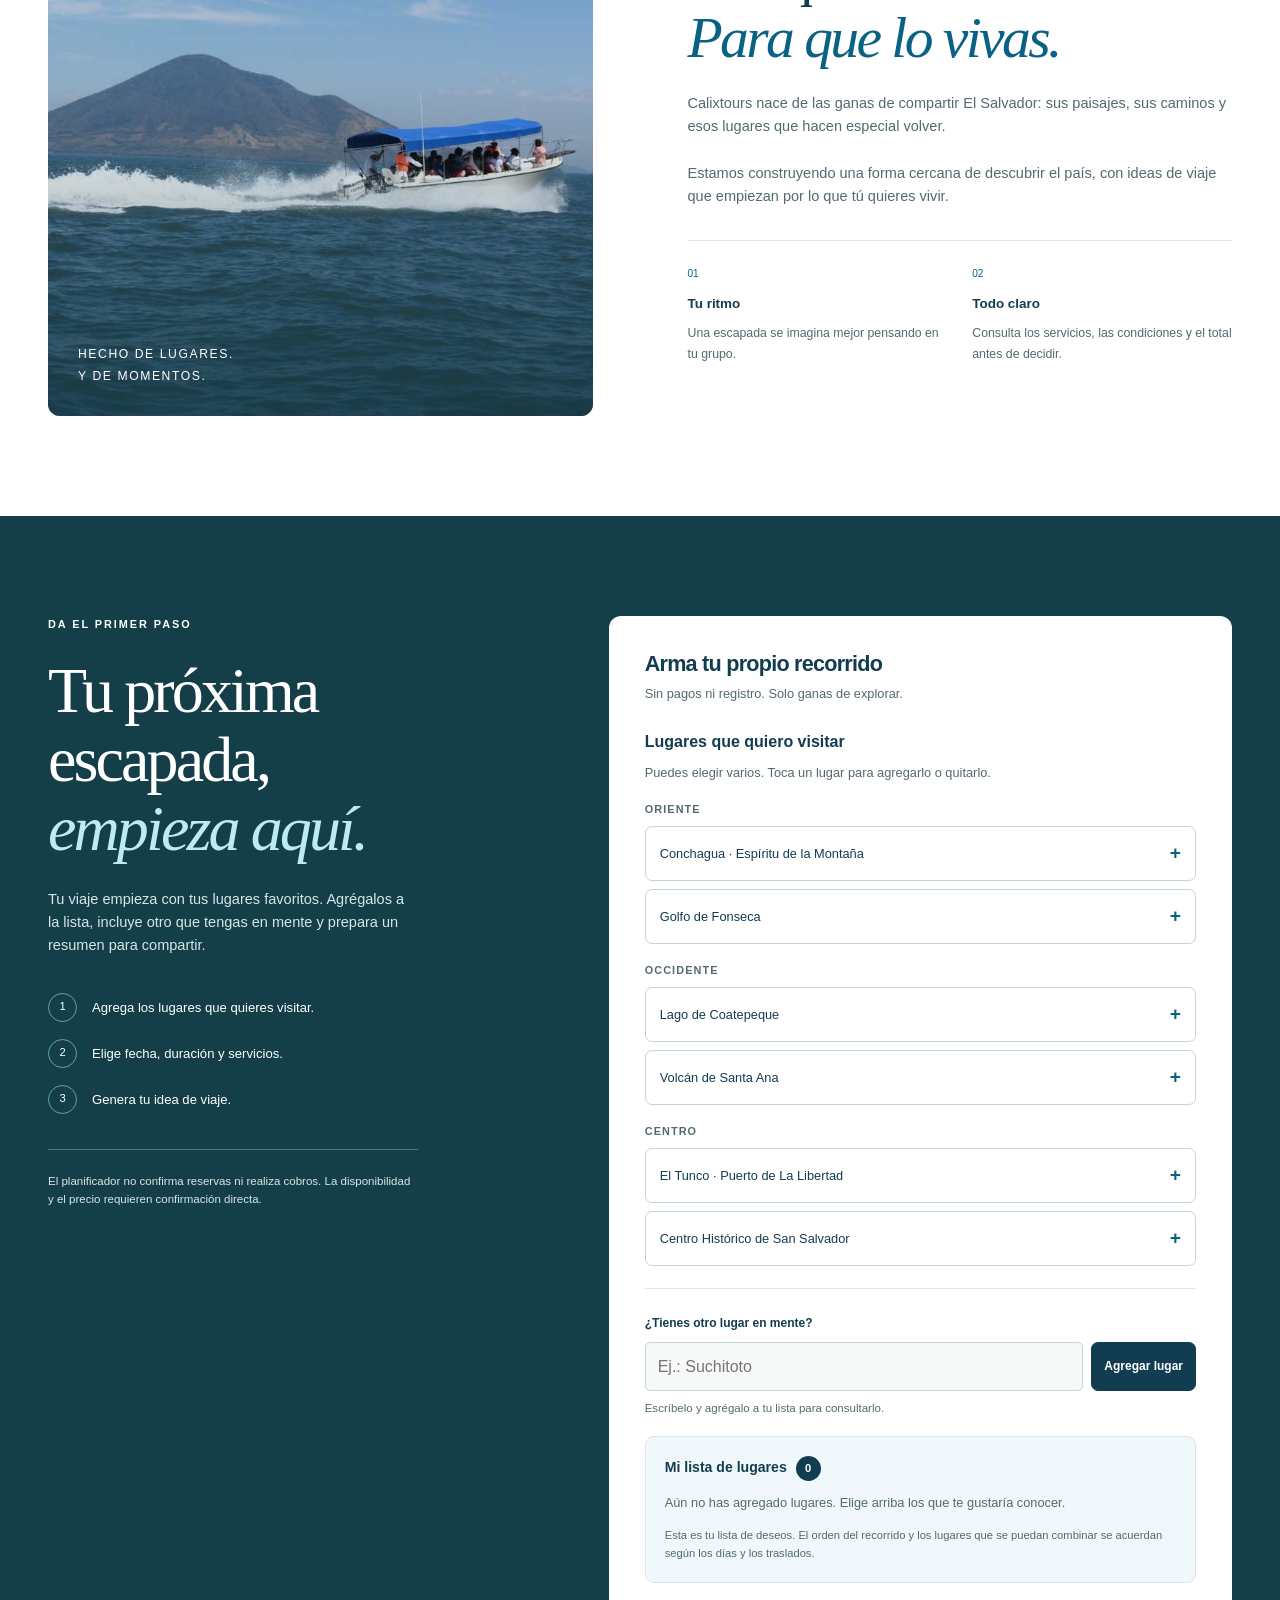
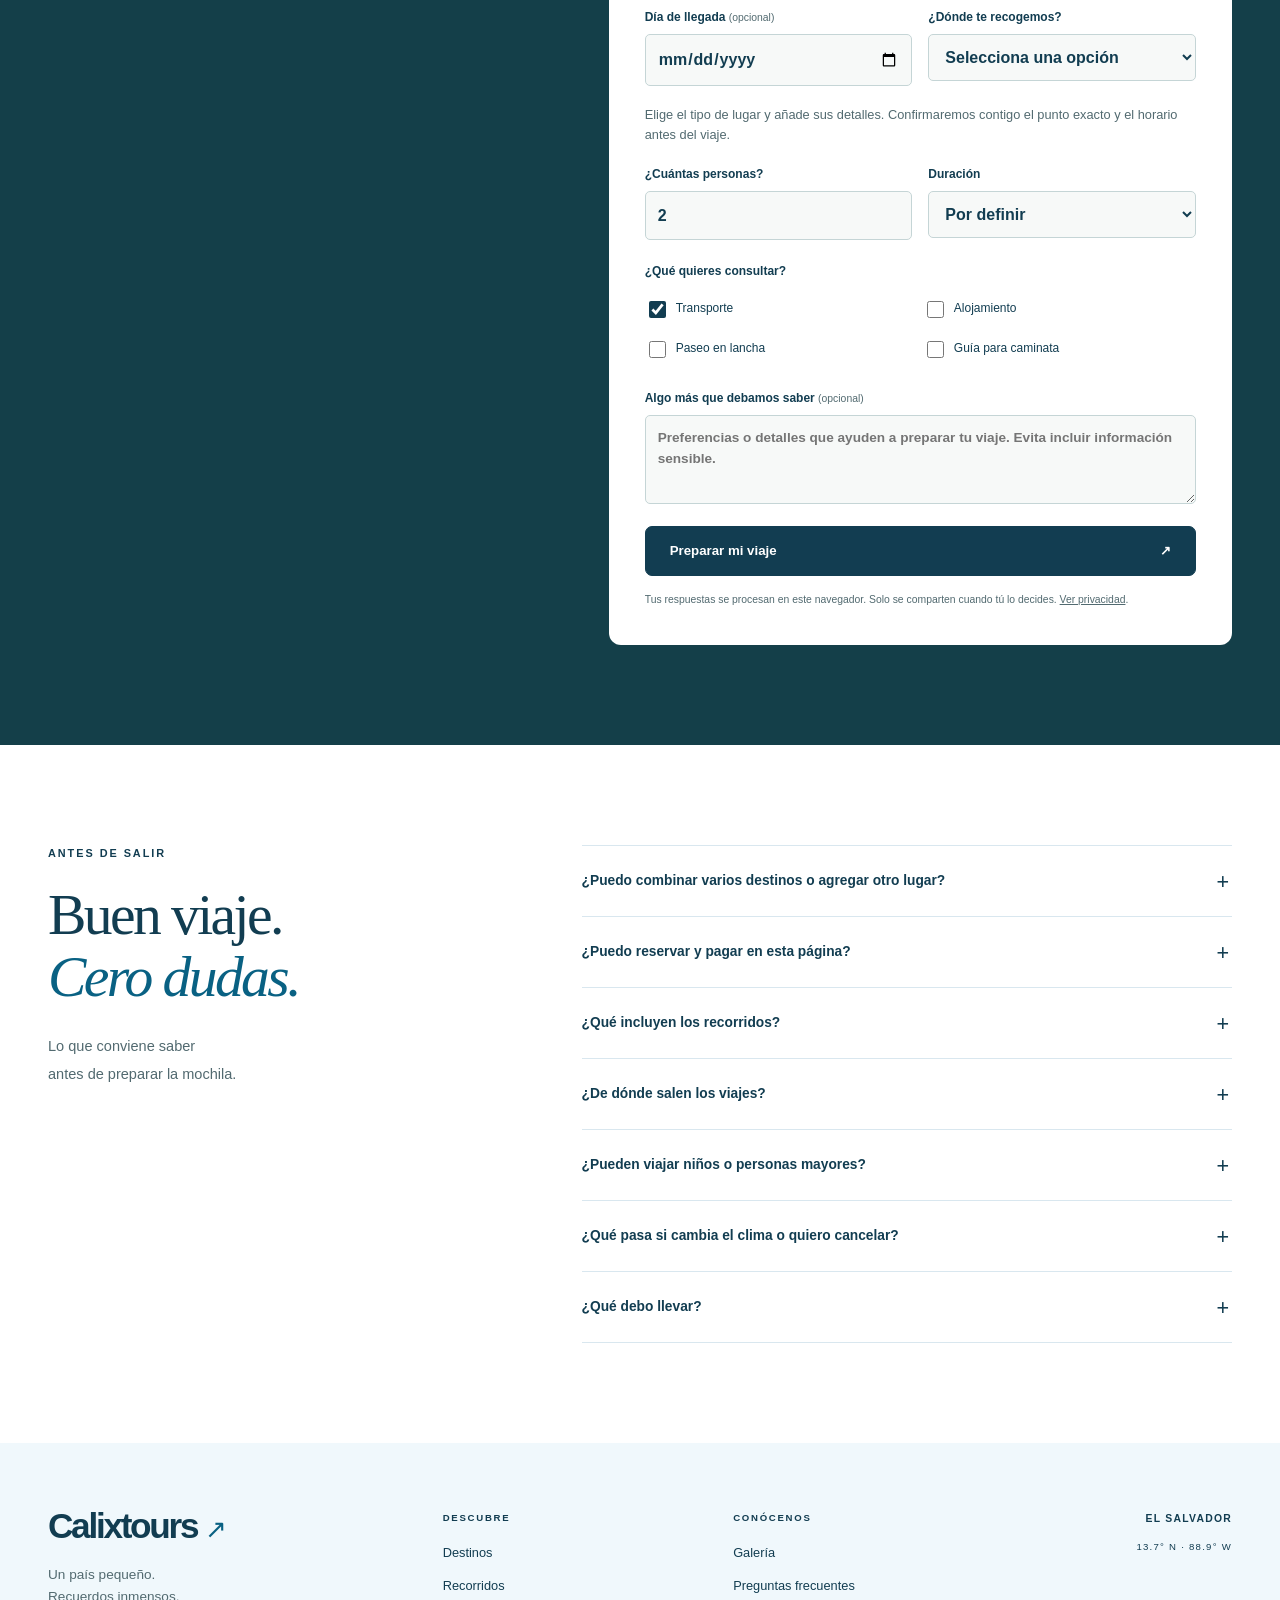
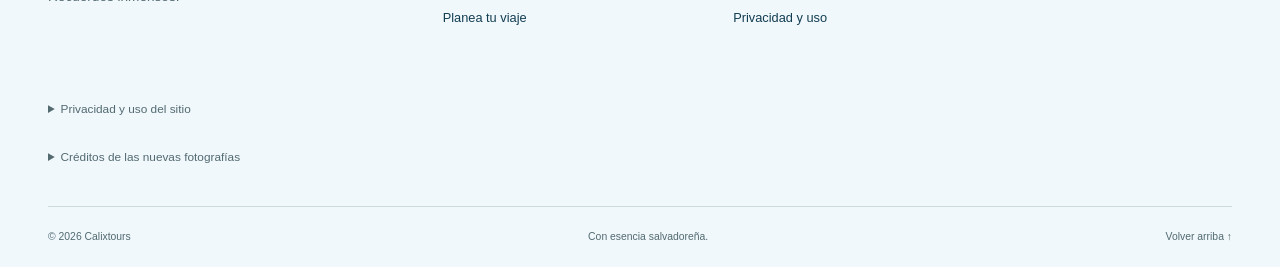
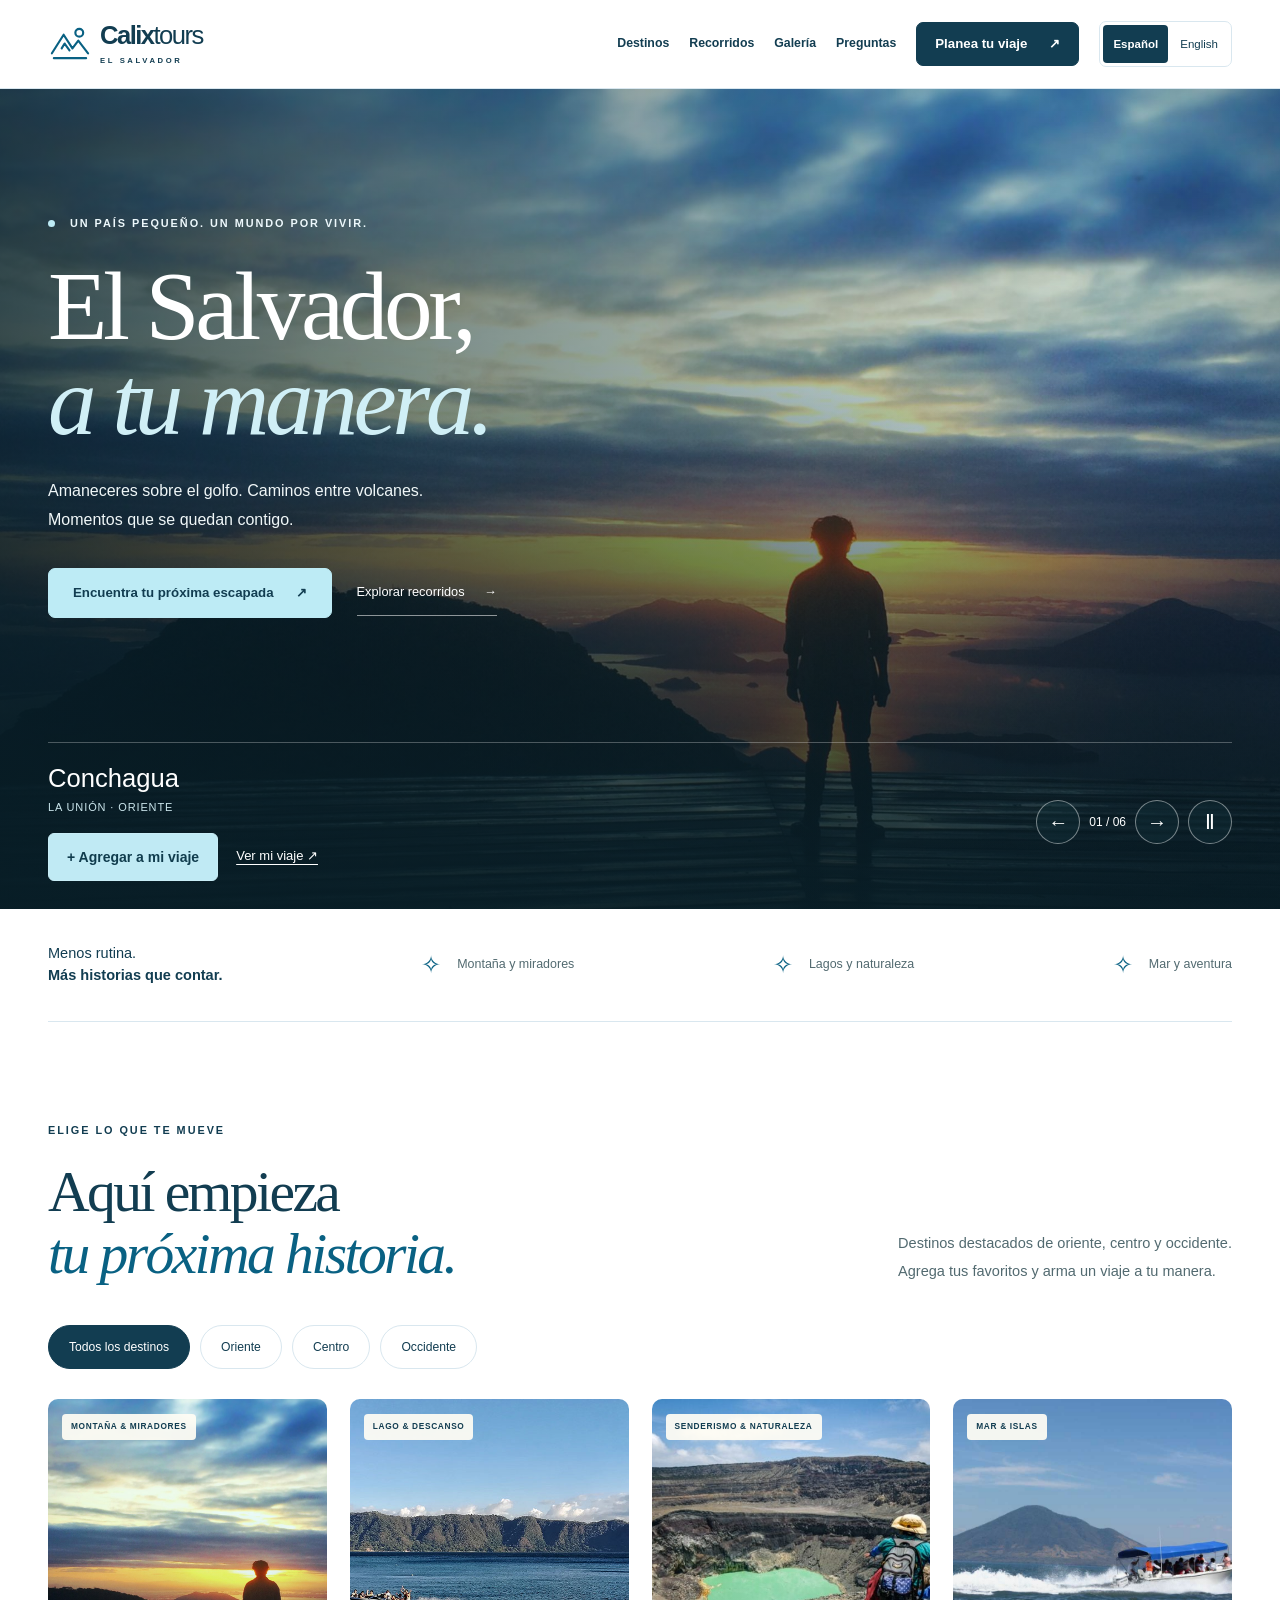
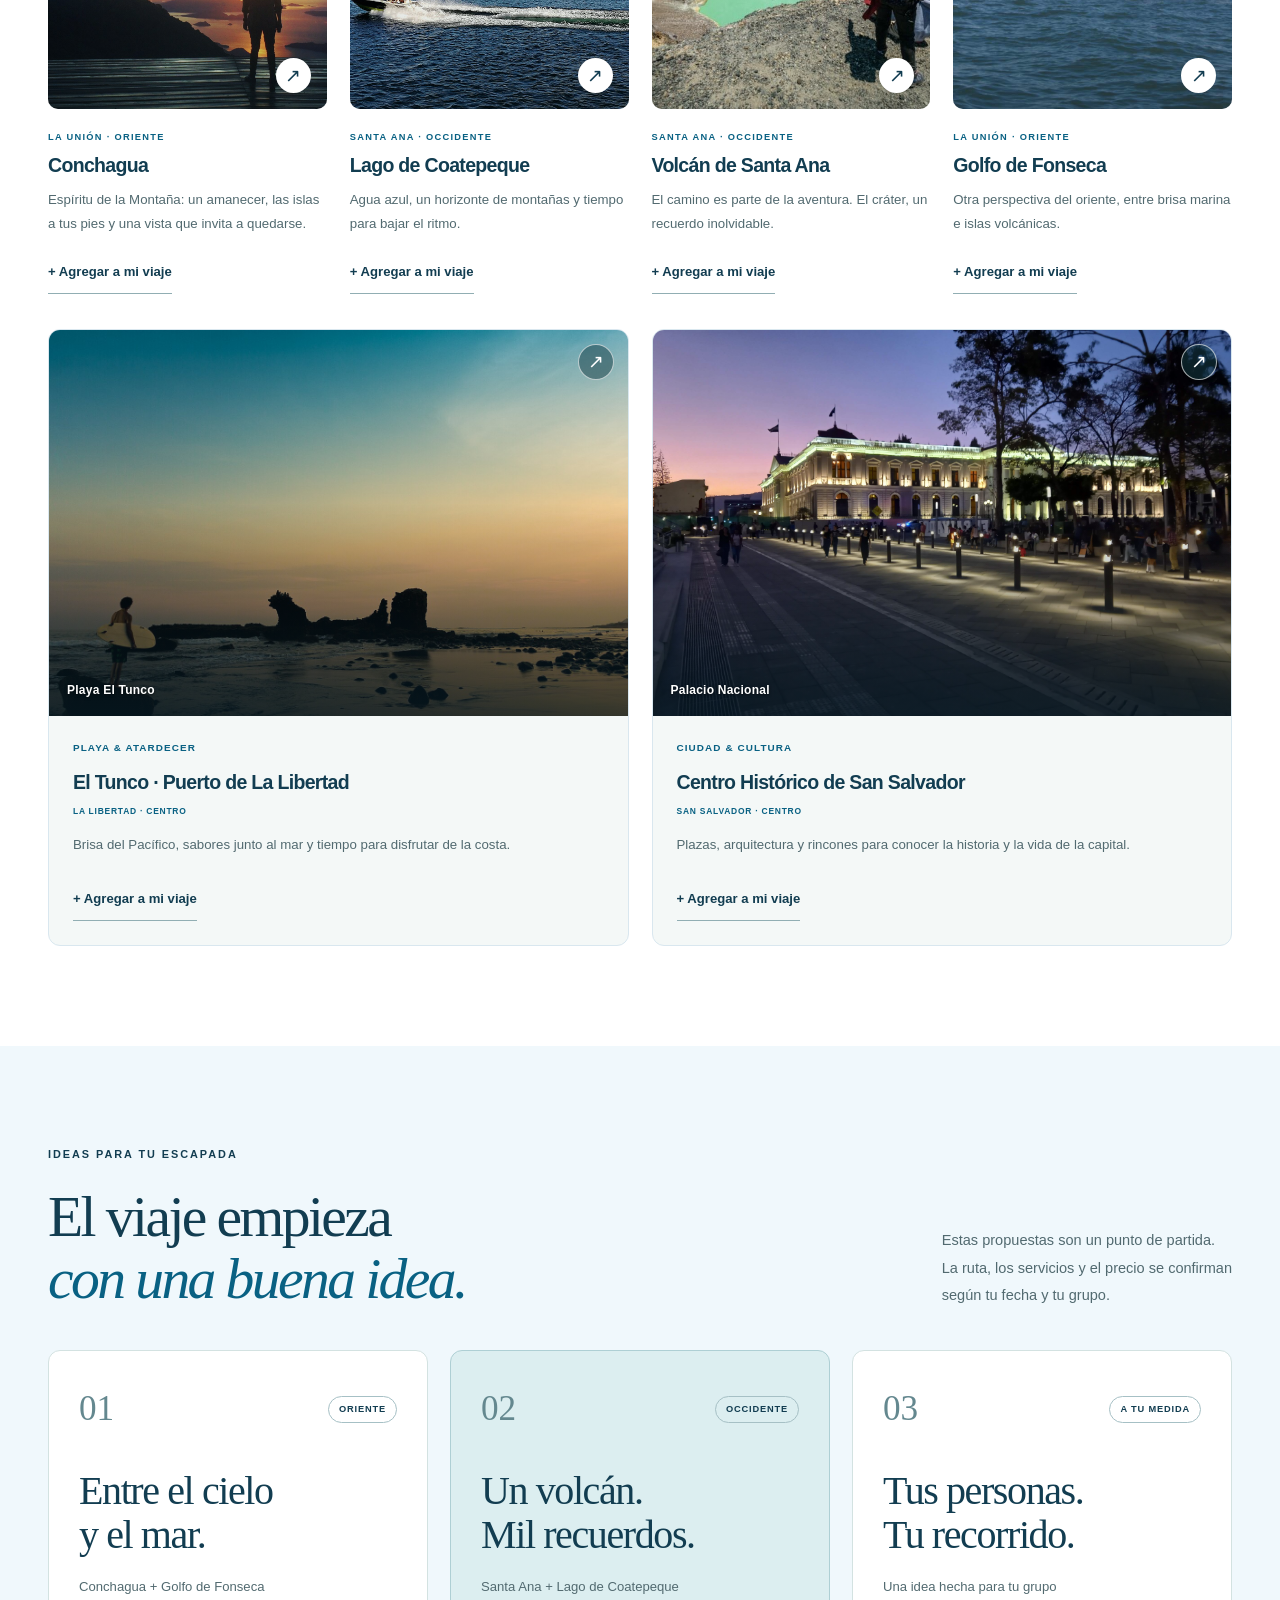
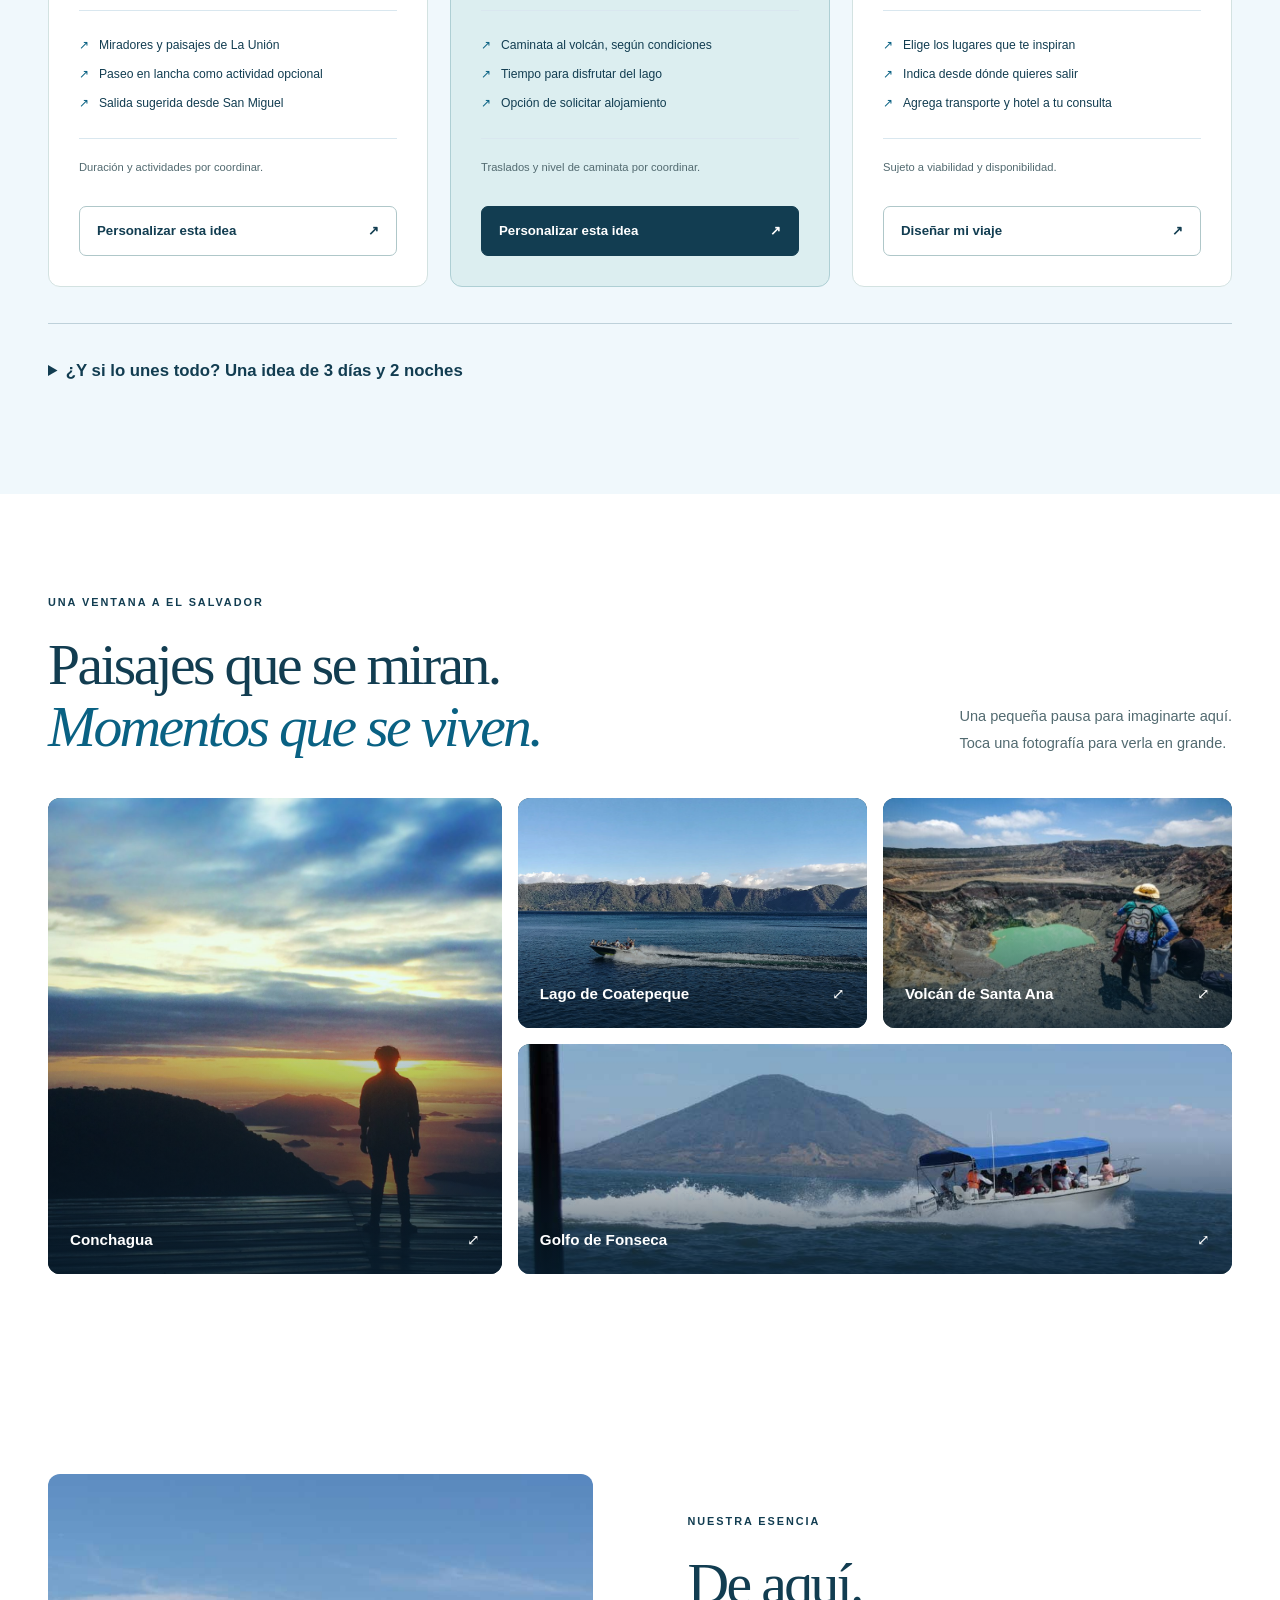
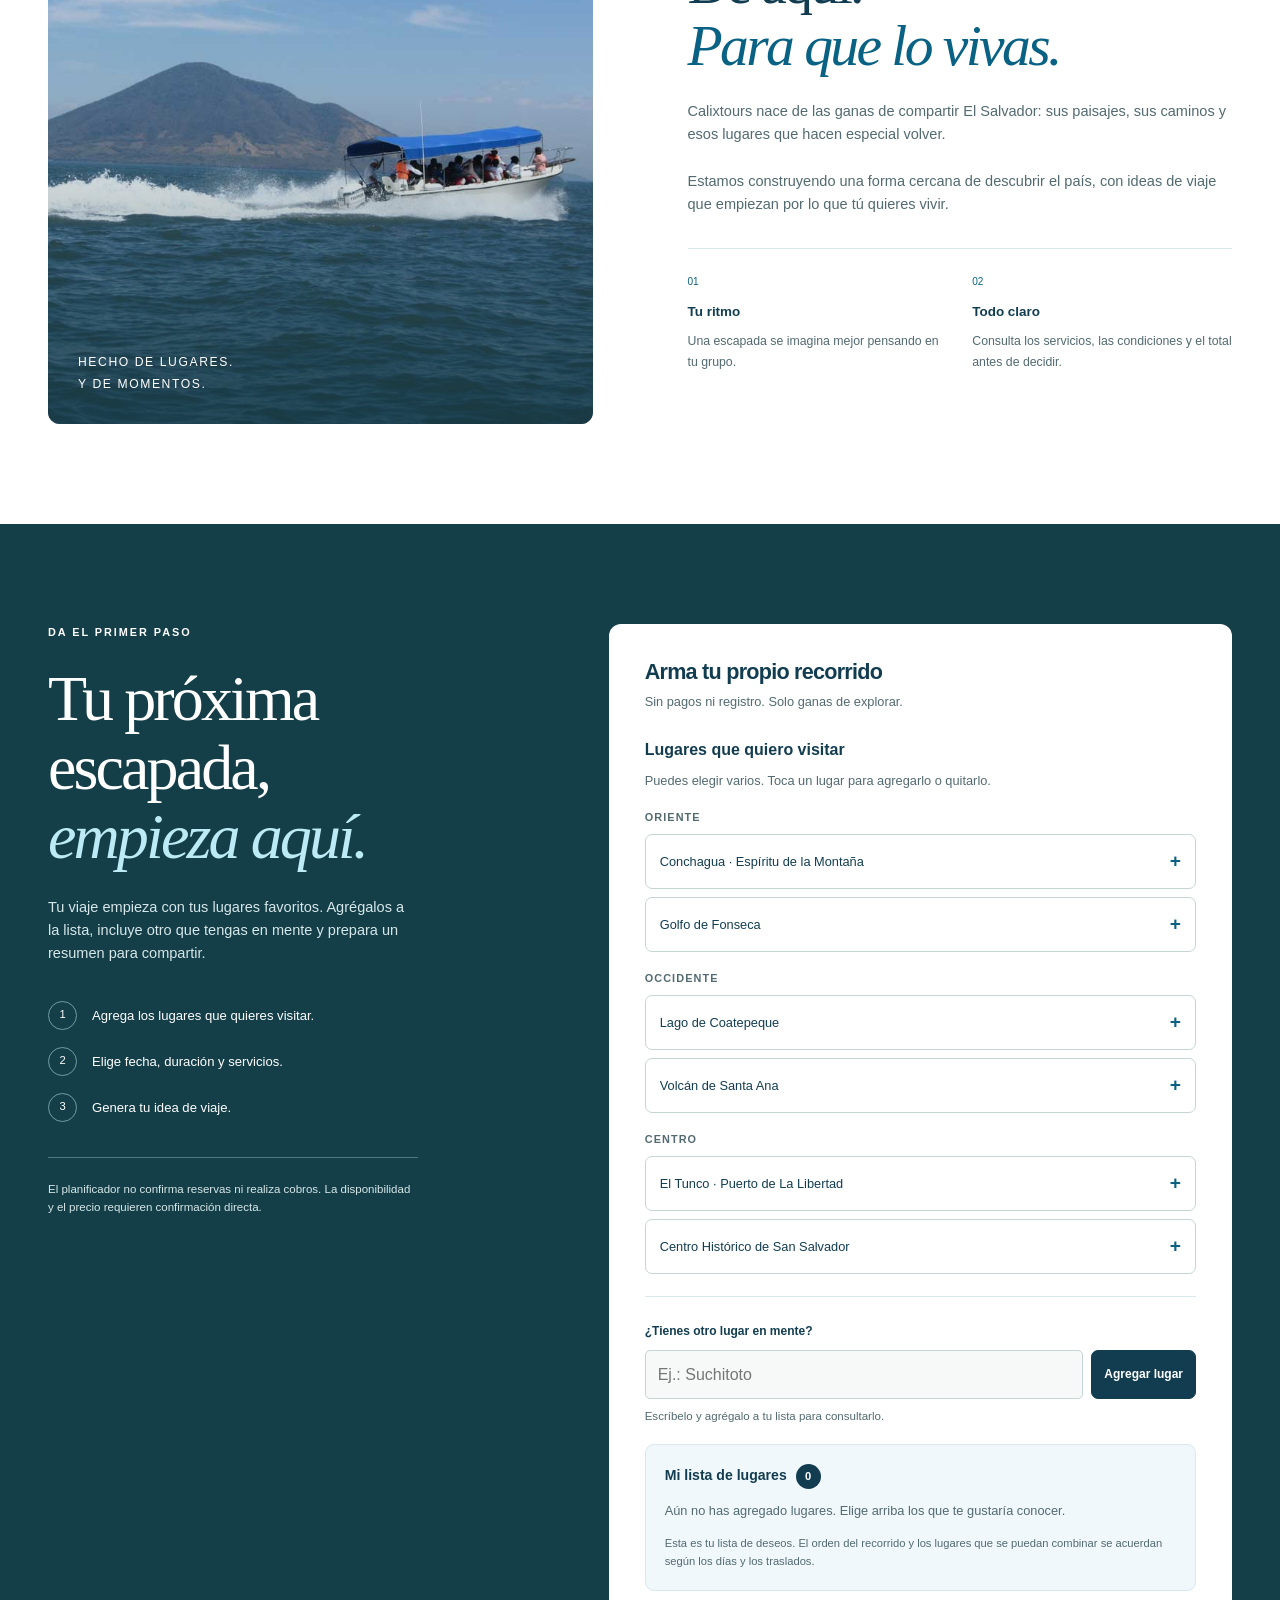
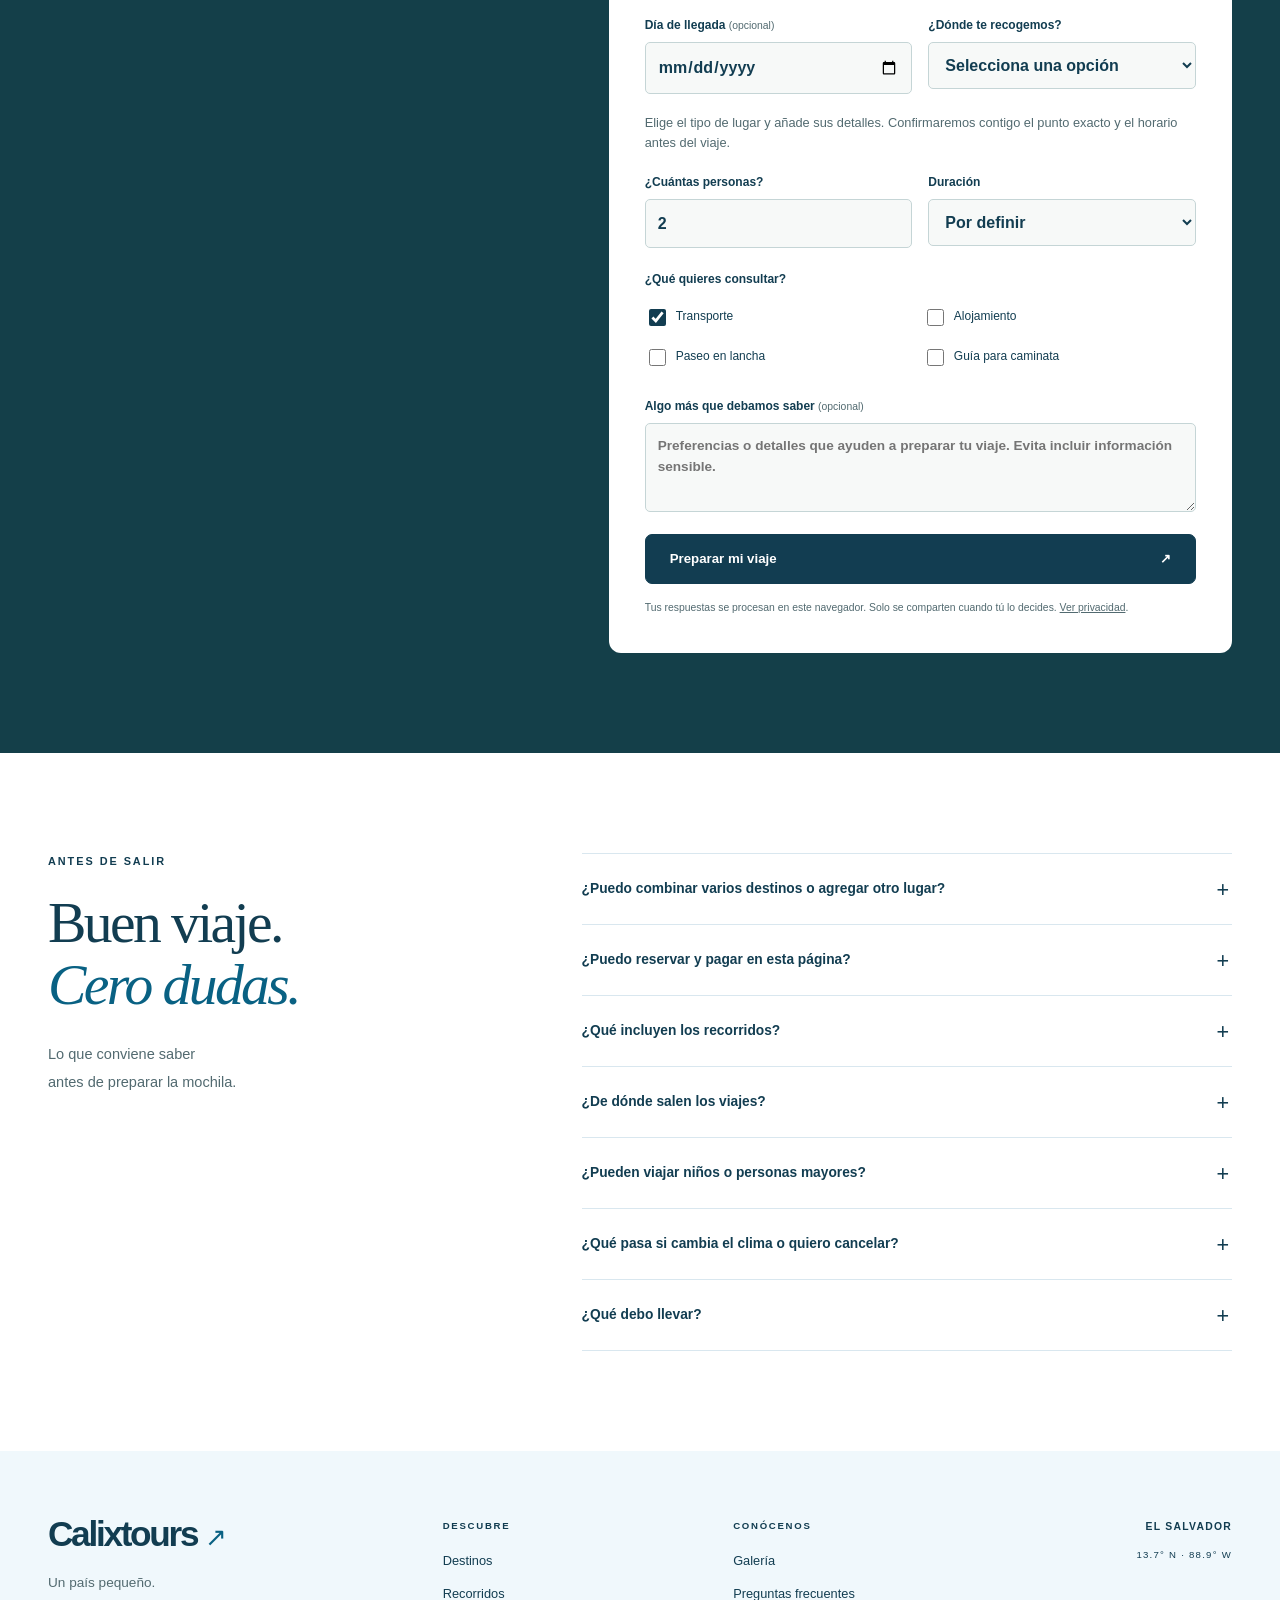
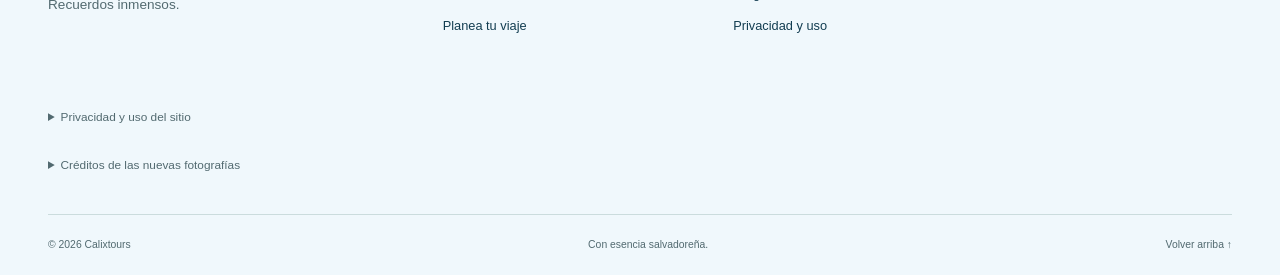
